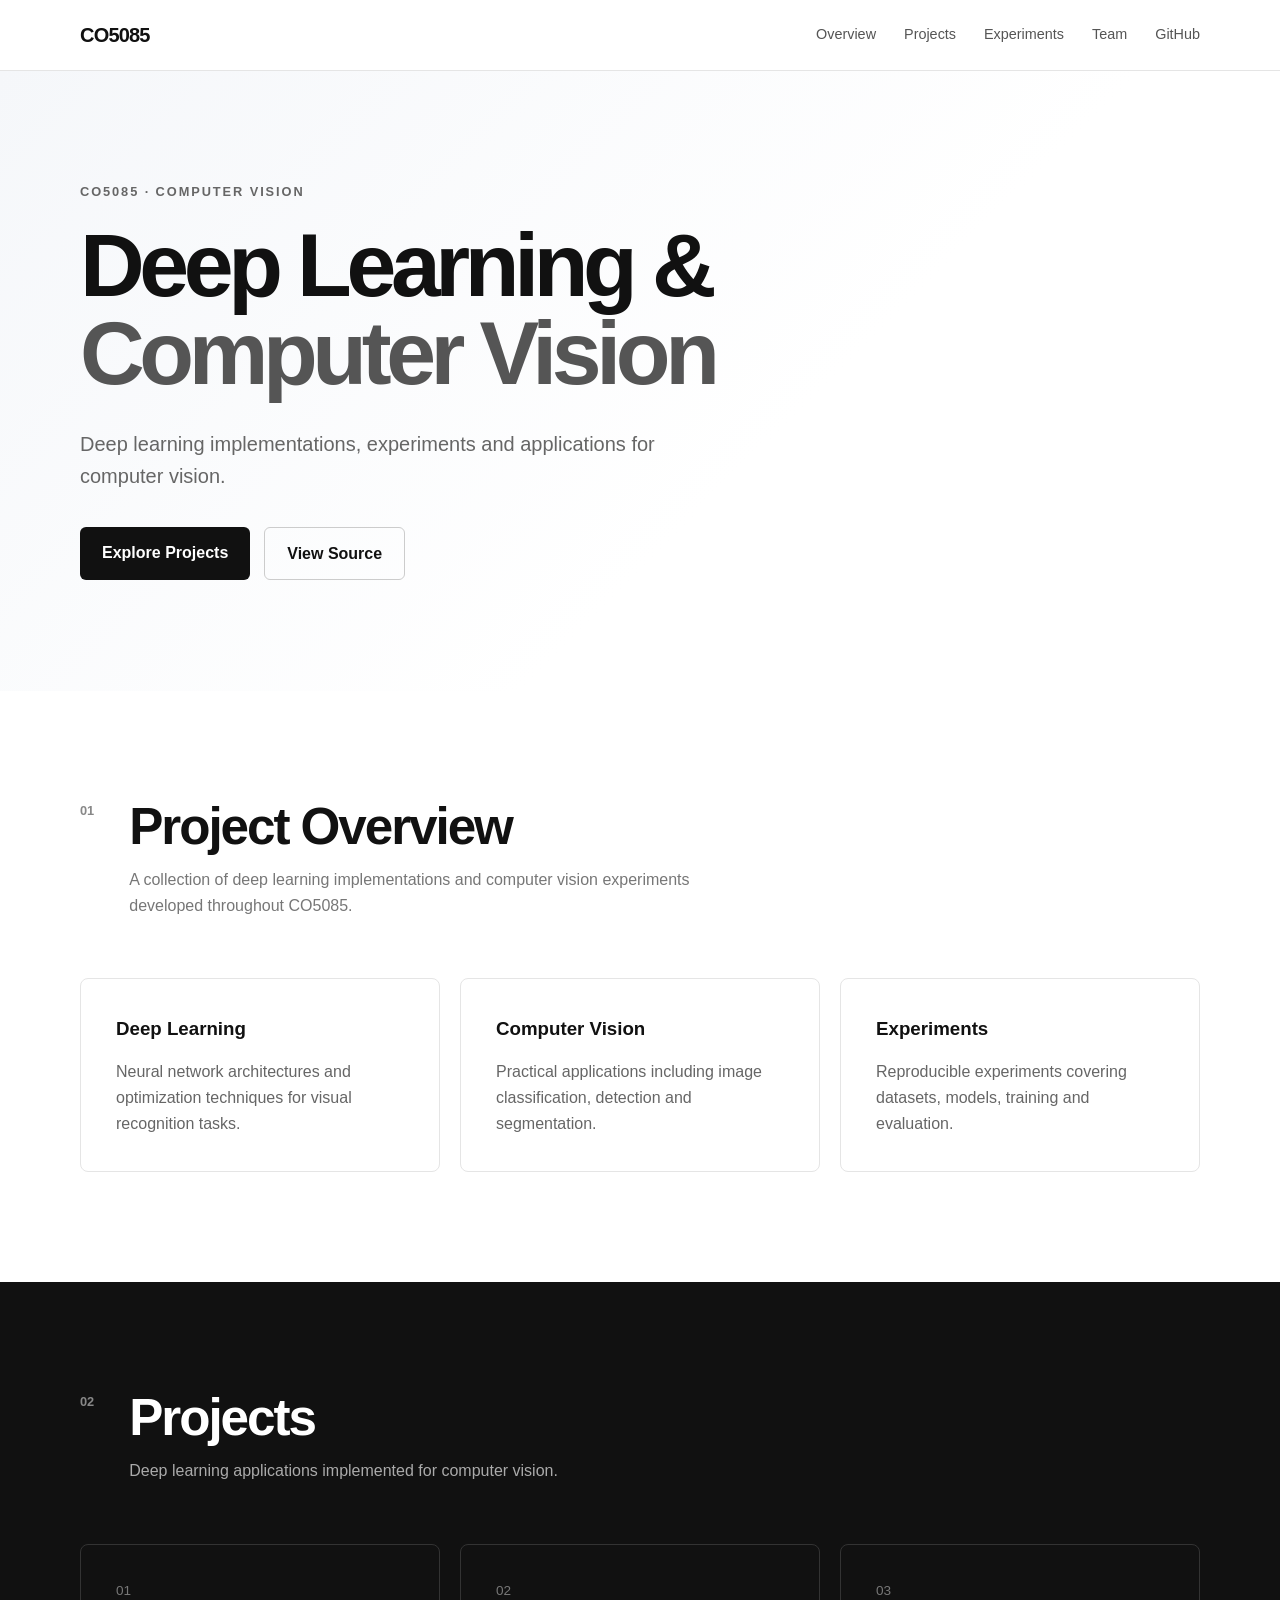
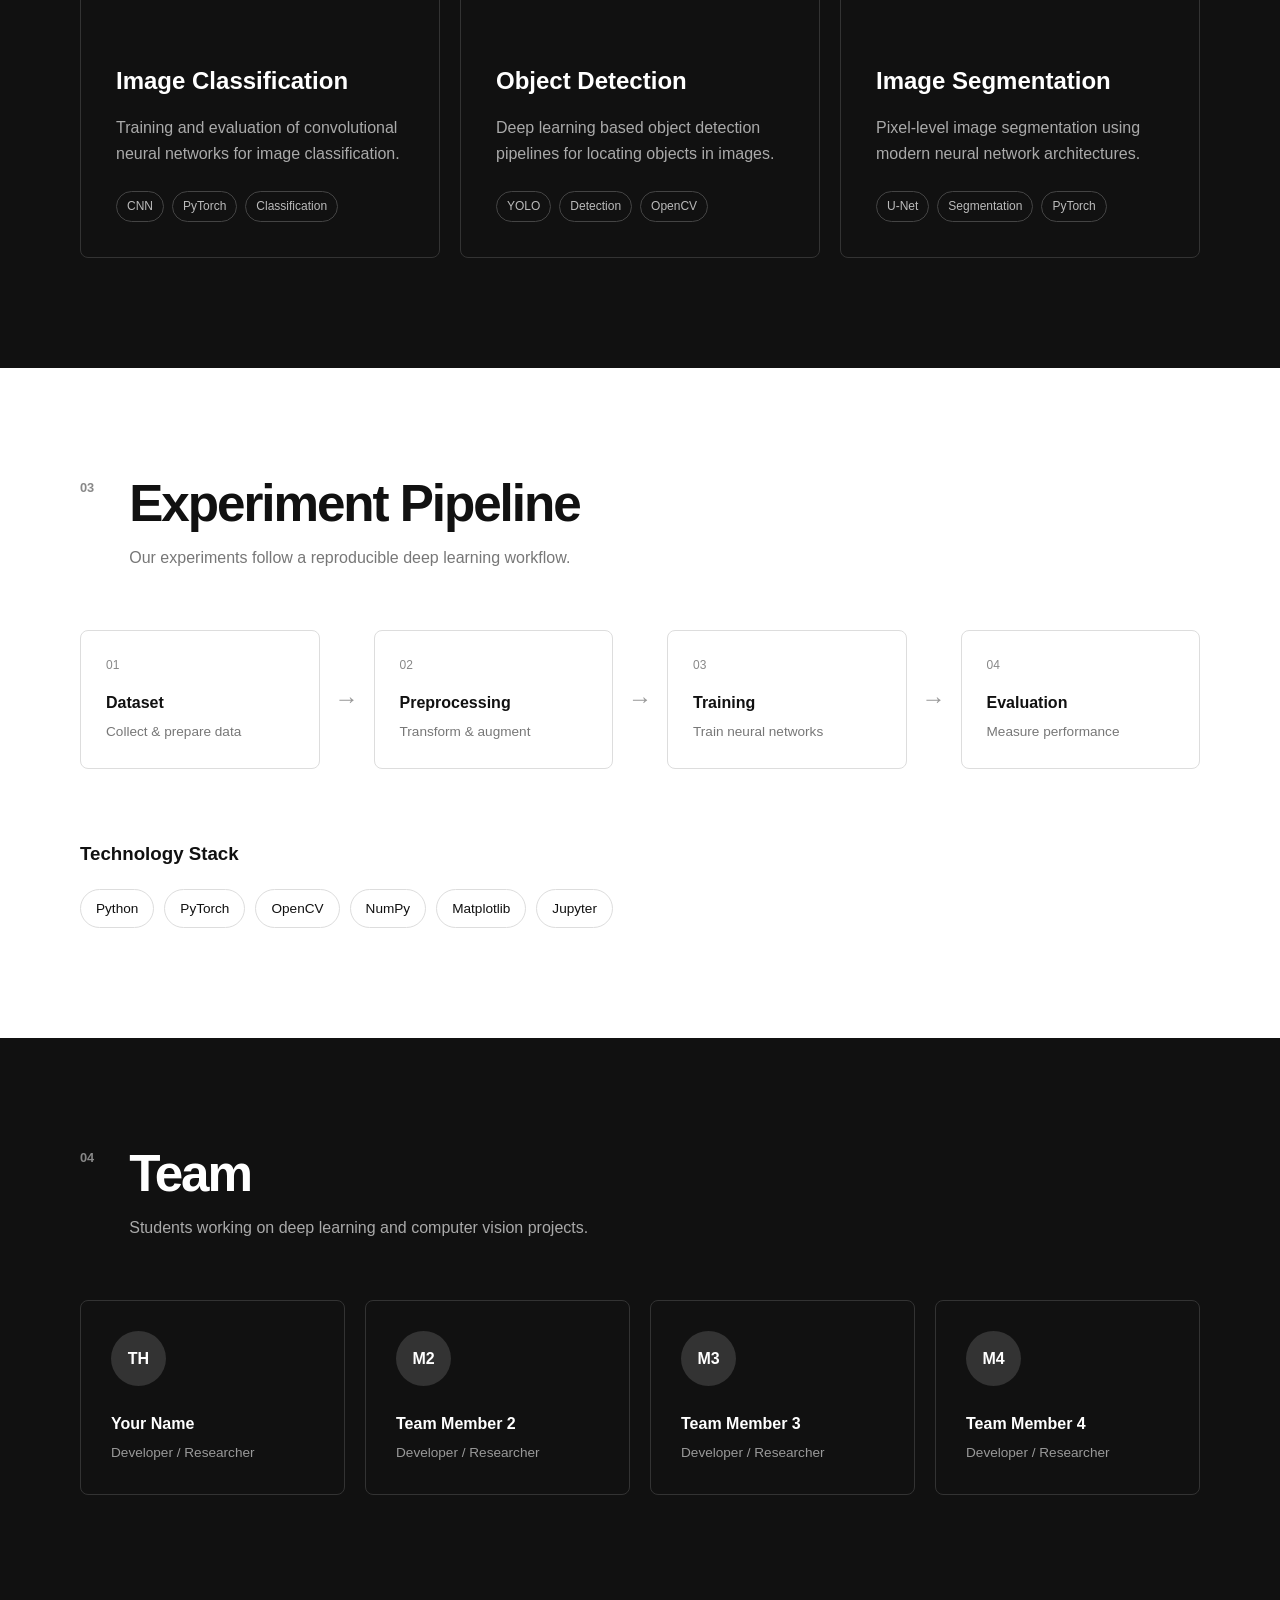
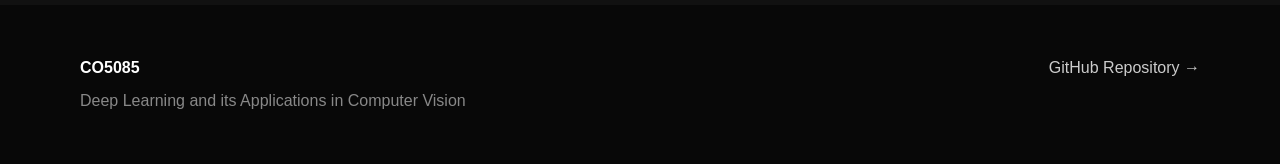
==== index.html @ f558cd43 "Create CO5085 computer vision project website" ====
<!DOCTYPE html>
<html lang="en">

<head>
    <meta charset="UTF-8">
    <meta name="viewport" content="width=device-width, initial-scale=1.0">

    <meta
        name="description"
        content="CO5085 Deep Learning and Computer Vision projects, implementations and experiments."
    >

    <title>CO5085 — Deep Learning & Computer Vision</title>

    <link rel="stylesheet" href="css/style.css">
</head>

<body>

    <!-- Navigation -->
    <header class="navbar">
        <div class="container nav-container">

            <a href="#" class="logo">
                CO5085
            </a>

            <nav>
                <a href="#overview">Overview</a>
                <a href="#projects">Projects</a>
                <a href="#experiments">Experiments</a>
                <a href="#team">Team</a>
                <a href="https://github.com/hoctran19-cyber/deep-learning-computer-vision-co5085"
                   target="_blank">
                    GitHub
                </a>
            </nav>

        </div>
    </header>


    <!-- Hero -->
    <main>

        <section class="hero">

            <div class="container hero-content">

                <div class="hero-label">
                    CO5085 · COMPUTER VISION
                </div>

                <h1>
                    Deep Learning &
                    <span>Computer Vision</span>
                </h1>

                <p class="hero-description">
                    Deep learning implementations, experiments and
                    applications for computer vision.
                </p>

                <div class="hero-buttons">
                    <a href="#projects" class="button primary">
                        Explore Projects
                    </a>

                    <a
                        href="https://github.com/hoctran19-cyber/deep-learning-computer-vision-co5085"
                        target="_blank"
                        class="button secondary"
                    >
                        View Source
                    </a>
                </div>

            </div>

        </section>


        <!-- Overview -->
        <section id="overview" class="section">

            <div class="container">

                <div class="section-header">

                    <span class="section-number">
                        01
                    </span>

                    <div>
                        <h2>Project Overview</h2>

                        <p>
                            A collection of deep learning implementations
                            and computer vision experiments developed
                            throughout CO5085.
                        </p>
                    </div>

                </div>


                <div class="overview-grid">

                    <div class="info-card">
                        <h3>Deep Learning</h3>

                        <p>
                            Neural network architectures and optimization
                            techniques for visual recognition tasks.
                        </p>
                    </div>


                    <div class="info-card">
                        <h3>Computer Vision</h3>

                        <p>
                            Practical applications including image
                            classification, detection and segmentation.
                        </p>
                    </div>


                    <div class="info-card">
                        <h3>Experiments</h3>

                        <p>
                            Reproducible experiments covering datasets,
                            models, training and evaluation.
                        </p>
                    </div>

                </div>

            </div>

        </section>


        <!-- Projects -->
        <section id="projects" class="section section-dark">

            <div class="container">

                <div class="section-header">

                    <span class="section-number">
                        02
                    </span>

                    <div>
                        <h2>Projects</h2>

                        <p>
                            Deep learning applications implemented
                            for computer vision.
                        </p>
                    </div>

                </div>


                <div class="projects-grid">

                    <article class="project-card">

                        <div class="project-number">
                            01
                        </div>

                        <h3>Image Classification</h3>

                        <p>
                            Training and evaluation of convolutional
                            neural networks for image classification.
                        </p>

                        <div class="tags">
                            <span>CNN</span>
                            <span>PyTorch</span>
                            <span>Classification</span>
                        </div>

                    </article>


                    <article class="project-card">

                        <div class="project-number">
                            02
                        </div>

                        <h3>Object Detection</h3>

                        <p>
                            Deep learning based object detection
                            pipelines for locating objects in images.
                        </p>

                        <div class="tags">
                            <span>YOLO</span>
                            <span>Detection</span>
                            <span>OpenCV</span>
                        </div>

                    </article>


                    <article class="project-card">

                        <div class="project-number">
                            03
                        </div>

                        <h3>Image Segmentation</h3>

                        <p>
                            Pixel-level image segmentation using
                            modern neural network architectures.
                        </p>

                        <div class="tags">
                            <span>U-Net</span>
                            <span>Segmentation</span>
                            <span>PyTorch</span>
                        </div>

                    </article>

                </div>

            </div>

        </section>


        <!-- Experiments -->
        <section id="experiments" class="section">

            <div class="container">

                <div class="section-header">

                    <span class="section-number">
                        03
                    </span>

                    <div>
                        <h2>Experiment Pipeline</h2>

                        <p>
                            Our experiments follow a reproducible
                            deep learning workflow.
                        </p>
                    </div>

                </div>


                <div class="pipeline">

                    <div class="pipeline-step">
                        <span>01</span>
                        <strong>Dataset</strong>
                        <p>Collect & prepare data</p>
                    </div>

                    <div class="pipeline-arrow">→</div>

                    <div class="pipeline-step">
                        <span>02</span>
                        <strong>Preprocessing</strong>
                        <p>Transform & augment</p>
                    </div>

                    <div class="pipeline-arrow">→</div>

                    <div class="pipeline-step">
                        <span>03</span>
                        <strong>Training</strong>
                        <p>Train neural networks</p>
                    </div>

                    <div class="pipeline-arrow">→</div>

                    <div class="pipeline-step">
                        <span>04</span>
                        <strong>Evaluation</strong>
                        <p>Measure performance</p>
                    </div>

                </div>


                <div class="technology">

                    <h3>Technology Stack</h3>

                    <div class="tech-list">
                        <span>Python</span>
                        <span>PyTorch</span>
                        <span>OpenCV</span>
                        <span>NumPy</span>
                        <span>Matplotlib</span>
                        <span>Jupyter</span>
                    </div>

                </div>

            </div>

        </section>


        <!-- Team -->
        <section id="team" class="section section-dark">

            <div class="container">

                <div class="section-header">

                    <span class="section-number">
                        04
                    </span>

                    <div>
                        <h2>Team</h2>

                        <p>
                            Students working on deep learning
                            and computer vision projects.
                        </p>
                    </div>

                </div>


                <div class="team-grid">

                    <div class="member-card">
                        <div class="avatar">TH</div>
                        <h3>Your Name</h3>
                        <p>Developer / Researcher</p>
                    </div>


                    <div class="member-card">
                        <div class="avatar">M2</div>
                        <h3>Team Member 2</h3>
                        <p>Developer / Researcher</p>
                    </div>


                    <div class="member-card">
                        <div class="avatar">M3</div>
                        <h3>Team Member 3</h3>
                        <p>Developer / Researcher</p>
                    </div>


                    <div class="member-card">
                        <div class="avatar">M4</div>
                        <h3>Team Member 4</h3>
                        <p>Developer / Researcher</p>
                    </div>

                </div>

            </div>

        </section>

    </main>


    <!-- Footer -->
    <footer>

        <div class="container footer-content">

            <div>
                <strong>CO5085</strong>

                <p>
                    Deep Learning and its Applications
                    in Computer Vision
                </p>
            </div>

            <div>
                <a
                    href="https://github.com/hoctran19-cyber/deep-learning-computer-vision-co5085"
                    target="_blank"
                >
                    GitHub Repository →
                </a>
            </div>

        </div>

    </footer>

</body>

</html>
---- css/style.css ----
* {
    margin: 0;
    padding: 0;
    box-sizing: border-box;
}

html {
    scroll-behavior: smooth;
}

body {
    font-family:
        Inter,
        -apple-system,
        BlinkMacSystemFont,
        "Segoe UI",
        sans-serif;

    line-height: 1.6;
    background: #ffffff;
    color: #111111;
}

a {
    color: inherit;
    text-decoration: none;
}

.container {
    width: min(1120px, 90%);
    margin: 0 auto;
}


/* =========================
   Navigation
========================= */

.navbar {
    position: sticky;
    top: 0;
    z-index: 100;

    background: rgba(255, 255, 255, 0.95);
    border-bottom: 1px solid #e5e5e5;
}

.nav-container {
    height: 70px;

    display: flex;
    align-items: center;
    justify-content: space-between;
}

.logo {
    font-size: 1.25rem;
    font-weight: 800;
    letter-spacing: -0.04em;
}

nav {
    display: flex;
    gap: 28px;
}

nav a {
    font-size: 0.9rem;
    color: #555;
}

nav a:hover {
    color: #000;
}


/* =========================
   Hero
========================= */

.hero {
    min-height: 620px;

    display: flex;
    align-items: center;

    background:
        linear-gradient(
            135deg,
            #f5f7fa 0%,
            #ffffff 60%
        );
}

.hero-content {
    padding: 100px 0;
}

.hero-label {
    margin-bottom: 20px;

    font-size: 0.8rem;
    font-weight: 700;

    letter-spacing: 0.15em;
    color: #666;
}

h1 {
    max-width: 850px;

    font-size: clamp(3rem, 7vw, 6rem);
    line-height: 0.98;
    letter-spacing: -0.06em;
}

h1 span {
    display: block;
    color: #555;
}

.hero-description {
    max-width: 650px;

    margin-top: 30px;

    font-size: 1.25rem;
    color: #666;
}

.hero-buttons {
    display: flex;
    gap: 14px;

    margin-top: 35px;
}

.button {
    padding: 13px 22px;

    border-radius: 6px;

    font-weight: 600;
}

.button.primary {
    background: #111;
    color: white;
}

.button.secondary {
    border: 1px solid #ccc;
}


/* =========================
   Sections
========================= */

.section {
    padding: 110px 0;
}

.section-dark {
    background: #111;
    color: white;
}

.section-header {
    display: flex;
    gap: 35px;

    margin-bottom: 60px;
}

.section-number {
    font-size: 0.8rem;
    font-weight: 700;
    color: #888;
}

.section-header h2 {
    font-size: clamp(2rem, 4vw, 3.5rem);

    line-height: 1;
    letter-spacing: -0.04em;
}

.section-header p {
    max-width: 600px;

    margin-top: 15px;

    color: #777;
}

.section-dark .section-header p {
    color: #aaa;
}


/* =========================
   Overview
========================= */

.overview-grid {
    display: grid;

    grid-template-columns:
        repeat(3, 1fr);

    gap: 20px;
}

.info-card {
    padding: 35px;

    border: 1px solid #e5e5e5;
    border-radius: 8px;
}

.info-card h3 {
    margin-bottom: 15px;
}

.info-card p {
    color: #666;
}


/* =========================
   Projects
========================= */

.projects-grid {
    display: grid;

    grid-template-columns:
        repeat(3, 1fr);

    gap: 20px;
}

.project-card {
    padding: 35px;

    border: 1px solid #333;
    border-radius: 8px;

    transition:
        transform 0.2s,
        border-color 0.2s;
}

.project-card:hover {
    transform: translateY(-5px);
    border-color: #777;
}

.project-number {
    margin-bottom: 60px;

    color: #777;
    font-size: 0.85rem;
}

.project-card h3 {
    font-size: 1.5rem;

    margin-bottom: 15px;
}

.project-card p {
    color: #aaa;
}

.tags {
    display: flex;
    flex-wrap: wrap;

    gap: 8px;

    margin-top: 25px;
}

.tags span {
    padding: 5px 10px;

    border: 1px solid #444;
    border-radius: 20px;

    font-size: 0.75rem;
    color: #bbb;
}


/* =========================
   Pipeline
========================= */

.pipeline {
    display: flex;
    align-items: center;

    gap: 15px;
}

.pipeline-step {
    flex: 1;

    padding: 25px;

    border: 1px solid #ddd;
    border-radius: 8px;
}

.pipeline-step span {
    display: block;

    margin-bottom: 15px;

    font-size: 0.75rem;
    color: #888;
}

.pipeline-step strong {
    display: block;

    margin-bottom: 5px;
}

.pipeline-step p {
    font-size: 0.85rem;
    color: #777;
}

.pipeline-arrow {
    font-size: 1.5rem;
    color: #999;
}

.technology {
    margin-top: 70px;
}

.technology h3 {
    margin-bottom: 20px;
}

.tech-list {
    display: flex;
    flex-wrap: wrap;

    gap: 10px;
}

.tech-list span {
    padding: 8px 15px;

    border: 1px solid #ddd;
    border-radius: 20px;

    font-size: 0.85rem;
}


/* =========================
   Team
========================= */

.team-grid {
    display: grid;

    grid-template-columns:
        repeat(4, 1fr);

    gap: 20px;
}

.member-card {
    padding: 30px;

    border: 1px solid #333;
    border-radius: 8px;
}

.avatar {
    width: 55px;
    height: 55px;

    display: flex;
    align-items: center;
    justify-content: center;

    margin-bottom: 25px;

    border-radius: 50%;

    background: #333;

    font-weight: 700;
}

.member-card h3 {
    font-size: 1rem;
}

.member-card p {
    margin-top: 5px;

    font-size: 0.85rem;
    color: #999;
}


/* =========================
   Footer
========================= */

footer {
    padding: 50px 0;

    background: #080808;
    color: white;
}

.footer-content {
    display: flex;
    justify-content: space-between;
    gap: 30px;
}

.footer-content p {
    margin-top: 8px;

    color: #888;
}

.footer-content a {
    color: #ccc;
}


/* =========================
   Responsive
========================= */

@media (max-width: 800px) {

    nav {
        display: none;
    }

    .overview-grid,
    .projects-grid,
    .team-grid {
        grid-template-columns: 1fr;
    }

    .pipeline {
        flex-direction: column;
        align-items: stretch;
    }

    .pipeline-arrow {
        text-align: center;
        transform: rotate(90deg);
    }

    .section {
        padding: 80px 0;
    }

    .section-header {
        gap: 15px;
    }

    .footer-content {
        flex-direction: column;
    }
}
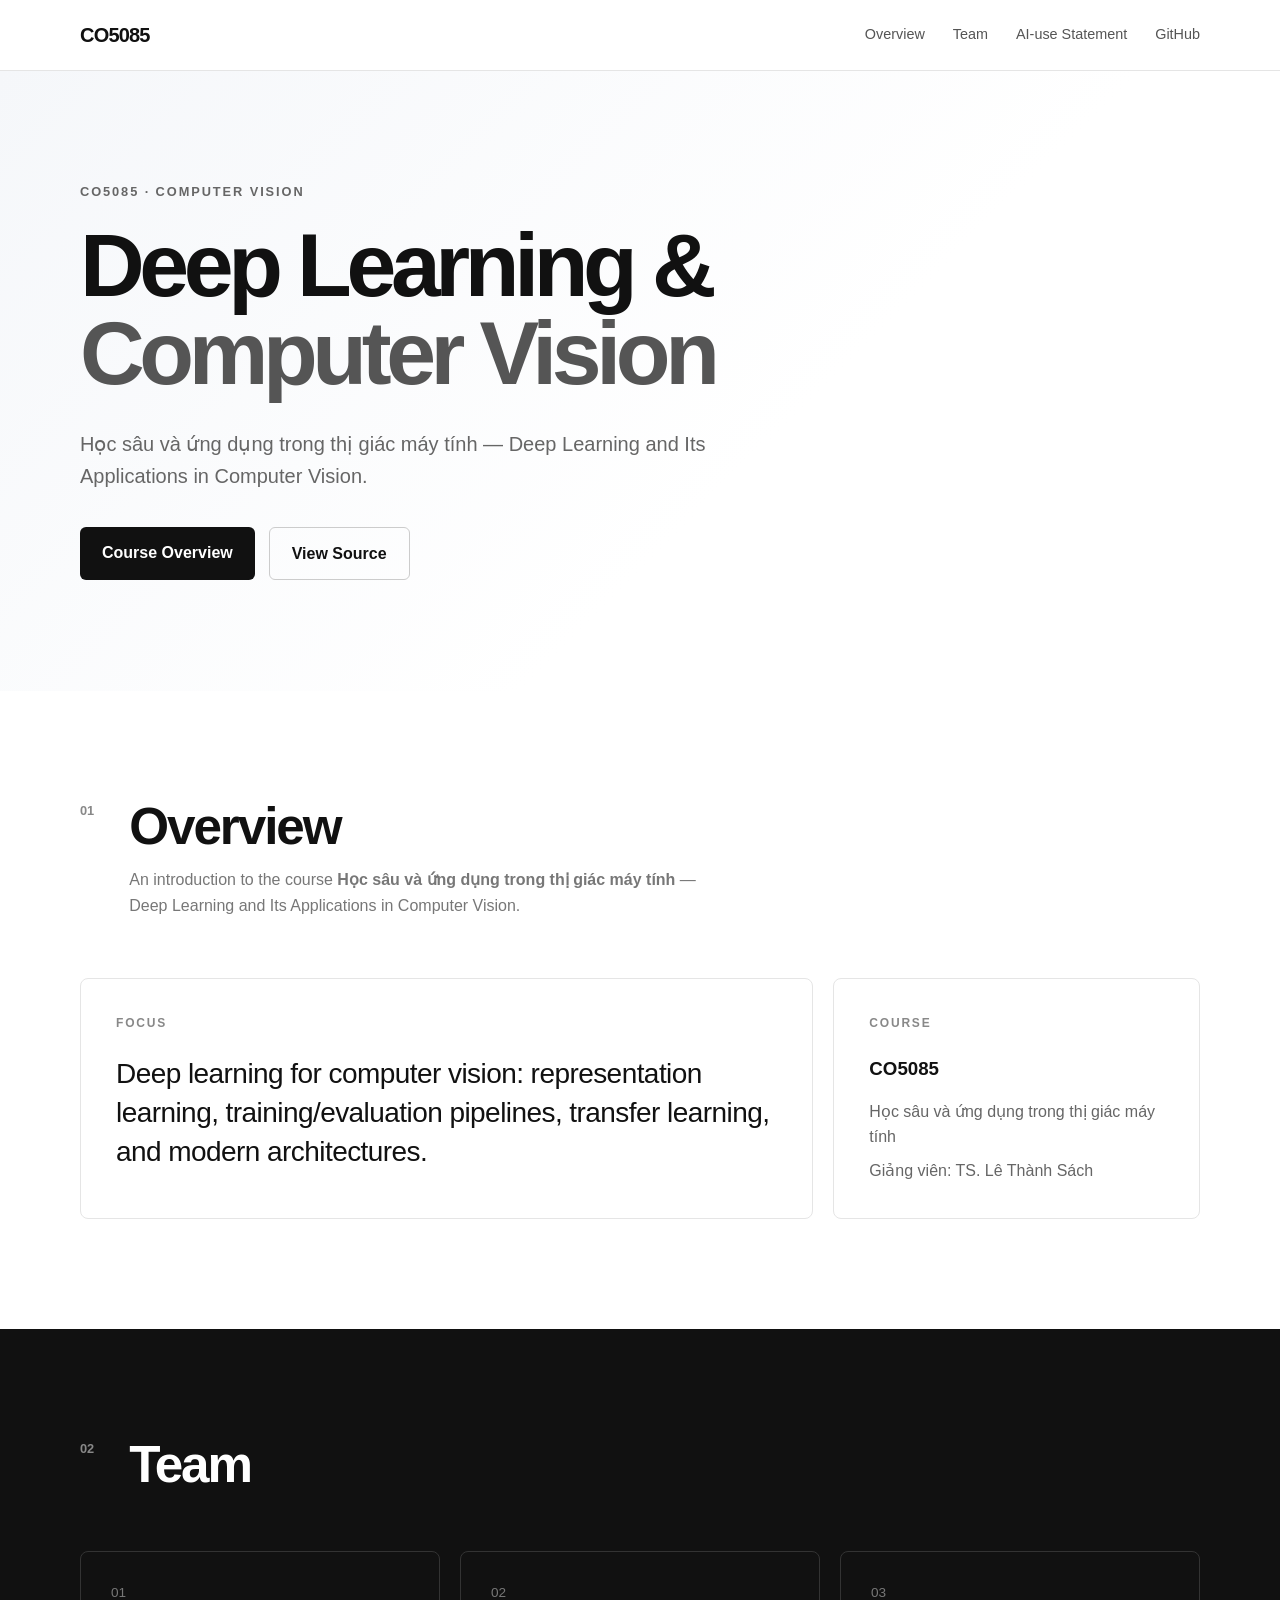
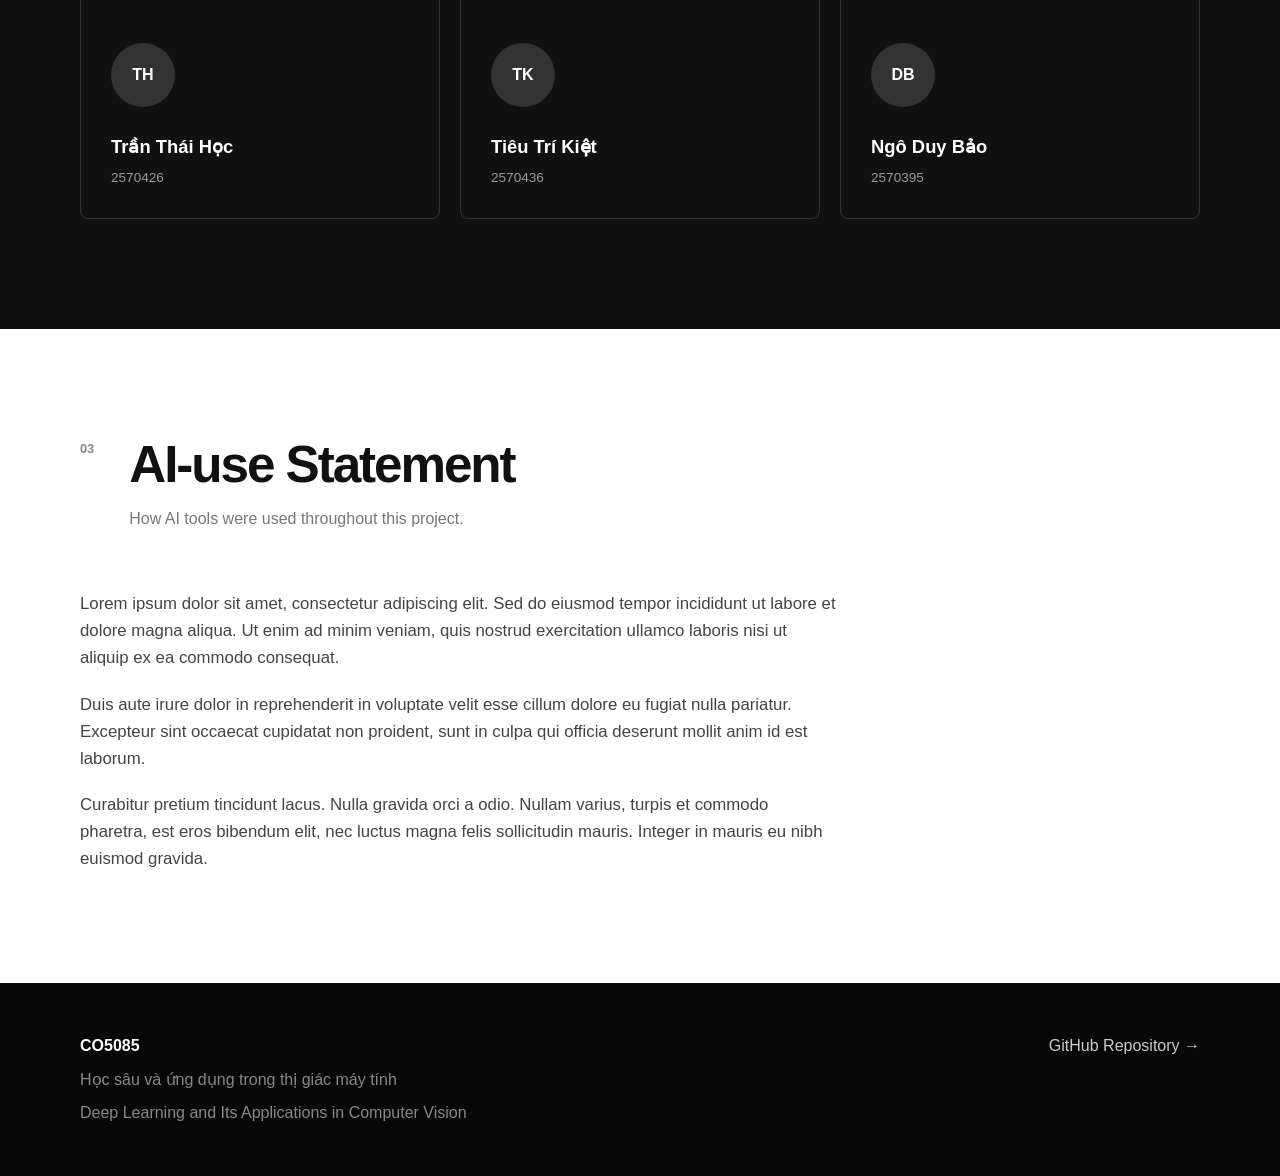
==== commit d2509854: "feat: update home page (index) layouts as 3 sections overview, team, AI-use statement" ====
--- a/index.html
+++ b/index.html
@@ -7,7 +7,7 @@
 
     <meta
         name="description"
-        content="CO5085 Deep Learning and Computer Vision projects, implementations and experiments."
+        content="CO5085 — Deep Learning and Its Applications in Computer Vision. Course overview, team and AI-use statement."
     >
 
     <title>CO5085 — Deep Learning & Computer Vision</title>
@@ -27,9 +27,8 @@
 
             <nav>
                 <a href="#overview">Overview</a>
-                <a href="#projects">Projects</a>
-                <a href="#experiments">Experiments</a>
                 <a href="#team">Team</a>
+                <a href="#ai-use">AI-use Statement</a>
                 <a href="https://github.com/hoctran19-cyber/deep-learning-computer-vision-co5085"
                    target="_blank">
                     GitHub
@@ -57,13 +56,13 @@
                 </h1>
 
                 <p class="hero-description">
-                    Deep learning implementations, experiments and
-                    applications for computer vision.
+                    Học sâu và ứng dụng trong thị giác máy tính —
+                    Deep Learning and Its Applications in Computer Vision.
                 </p>
 
                 <div class="hero-buttons">
-                    <a href="#projects" class="button primary">
-                        Explore Projects
+                    <a href="#overview" class="button primary">
+                        Course Overview
                     </a>
 
                     <a
@@ -80,7 +79,7 @@
         </section>
 
 
-        <!-- Overview -->
+        <!-- 01 · Overview -->
         <section id="overview" class="section">
 
             <div class="container">
@@ -92,12 +91,12 @@
                     </span>
 
                     <div>
-                        <h2>Project Overview</h2>
-
-                        <p>
-                            A collection of deep learning implementations
-                            and computer vision experiments developed
-                            throughout CO5085.
+                        <h2>Overview</h2>
+
+                        <p>
+                            An introduction to the course
+                            <strong>Học sâu và ứng dụng trong thị giác máy tính</strong>
+                            — Deep Learning and Its Applications in Computer Vision.
                         </p>
                     </div>
 
@@ -106,44 +105,41 @@
 
                 <div class="overview-grid">
 
+                    <div class="info-card info-card-wide">
+                        <span class="card-label">Focus</span>
+
+                        <p class="focus-text">
+                            Deep learning for computer vision:
+                            representation learning, training/evaluation
+                            pipelines, transfer learning, and modern
+                            architectures.
+                        </p>
+                    </div>
+
+
                     <div class="info-card">
-                        <h3>Deep Learning</h3>
-
-                        <p>
-                            Neural network architectures and optimization
-                            techniques for visual recognition tasks.
-                        </p>
-                    </div>
-
-
-                    <div class="info-card">
-                        <h3>Computer Vision</h3>
-
-                        <p>
-                            Practical applications including image
-                            classification, detection and segmentation.
-                        </p>
-                    </div>
-
-
-                    <div class="info-card">
-                        <h3>Experiments</h3>
-
-                        <p>
-                            Reproducible experiments covering datasets,
-                            models, training and evaluation.
-                        </p>
-                    </div>
-
-                </div>
-
-            </div>
-
-        </section>
-
-
-        <!-- Projects -->
-        <section id="projects" class="section section-dark">
+                        <span class="card-label">Course</span>
+
+                        <h3>CO5085</h3>
+
+                        <p>
+                            Học sâu và ứng dụng trong thị giác máy tính
+                        </p>
+
+                        <p>
+                            Giảng viên: TS. Lê Thành Sách
+                        </p>
+                    </div>
+
+                </div>
+
+            </div>
+
+        </section>
+
+
+        <!-- 02 · Team -->
+        <section id="team" class="section section-dark">
 
             <div class="container">
 
@@ -154,93 +150,60 @@
                     </span>
 
                     <div>
-                        <h2>Projects</h2>
-
-                        <p>
-                            Deep learning applications implemented
-                            for computer vision.
-                        </p>
-                    </div>
-
-                </div>
-
-
-                <div class="projects-grid">
-
-                    <article class="project-card">
-
-                        <div class="project-number">
-                            01
-                        </div>
-
-                        <h3>Image Classification</h3>
-
-                        <p>
-                            Training and evaluation of convolutional
-                            neural networks for image classification.
-                        </p>
-
-                        <div class="tags">
-                            <span>CNN</span>
-                            <span>PyTorch</span>
-                            <span>Classification</span>
-                        </div>
-
-                    </article>
-
-
-                    <article class="project-card">
-
-                        <div class="project-number">
-                            02
-                        </div>
-
-                        <h3>Object Detection</h3>
-
-                        <p>
-                            Deep learning based object detection
-                            pipelines for locating objects in images.
-                        </p>
-
-                        <div class="tags">
-                            <span>YOLO</span>
-                            <span>Detection</span>
-                            <span>OpenCV</span>
-                        </div>
-
-                    </article>
-
-
-                    <article class="project-card">
-
-                        <div class="project-number">
-                            03
-                        </div>
-
-                        <h3>Image Segmentation</h3>
-
-                        <p>
-                            Pixel-level image segmentation using
-                            modern neural network architectures.
-                        </p>
-
-                        <div class="tags">
-                            <span>U-Net</span>
-                            <span>Segmentation</span>
-                            <span>PyTorch</span>
-                        </div>
-
-                    </article>
-
-                </div>
-
-            </div>
-
-        </section>
-
-
-        <!-- Experiments -->
-        <section id="experiments" class="section">
+                        <h2>Team</h2>
+
+                    </div>
+
+                </div>
+
+
+                <div class="team-grid">
+
+                    <div class="member-card">
+                        <span class="member-number">01</span>
+
+                        <!-- <div class="avatar">
+                            <img
+                                src="assets/tranthaihoc_profile.jpg"
+                                alt="Trần Thái Học"
+                            >
+                        </div> -->
+
+                        <div class="avatar">TH</div>
+
+                        <h3>Trần Thái Học</h3>
+                        <p>2570426</p>
+                    </div>
+
+
+                    <div class="member-card">
+                        <span class="member-number">02</span>
+
+                        <div class="avatar">TK</div>
+
+                        <h3>Tiêu Trí Kiệt</h3>
+                        <p>2570436</p>
+                    </div>
+
+
+                    <div class="member-card">
+                        <span class="member-number">03</span>
+
+                        <div class="avatar">DB</div>
+
+                        <h3>Ngô Duy Bảo</h3>
+                        <p>2570395</p>
+                    </div>
+
+                </div>
+
+            </div>
+
+        </section>
+
+
+        <!-- 03 · AI-use Statement -->
+        <section id="ai-use" class="section">
 
             <div class="container">
 
@@ -251,123 +214,40 @@
                     </span>
 
                     <div>
-                        <h2>Experiment Pipeline</h2>
-
-                        <p>
-                            Our experiments follow a reproducible
-                            deep learning workflow.
-                        </p>
-                    </div>
-
-                </div>
-
-
-                <div class="pipeline">
-
-                    <div class="pipeline-step">
-                        <span>01</span>
-                        <strong>Dataset</strong>
-                        <p>Collect & prepare data</p>
-                    </div>
-
-                    <div class="pipeline-arrow">→</div>
-
-                    <div class="pipeline-step">
-                        <span>02</span>
-                        <strong>Preprocessing</strong>
-                        <p>Transform & augment</p>
-                    </div>
-
-                    <div class="pipeline-arrow">→</div>
-
-                    <div class="pipeline-step">
-                        <span>03</span>
-                        <strong>Training</strong>
-                        <p>Train neural networks</p>
-                    </div>
-
-                    <div class="pipeline-arrow">→</div>
-
-                    <div class="pipeline-step">
-                        <span>04</span>
-                        <strong>Evaluation</strong>
-                        <p>Measure performance</p>
-                    </div>
-
-                </div>
-
-
-                <div class="technology">
-
-                    <h3>Technology Stack</h3>
-
-                    <div class="tech-list">
-                        <span>Python</span>
-                        <span>PyTorch</span>
-                        <span>OpenCV</span>
-                        <span>NumPy</span>
-                        <span>Matplotlib</span>
-                        <span>Jupyter</span>
-                    </div>
-
-                </div>
-
-            </div>
-
-        </section>
-
-
-        <!-- Team -->
-        <section id="team" class="section section-dark">
-
-            <div class="container">
-
-                <div class="section-header">
-
-                    <span class="section-number">
-                        04
-                    </span>
-
-                    <div>
-                        <h2>Team</h2>
-
-                        <p>
-                            Students working on deep learning
-                            and computer vision projects.
-                        </p>
-                    </div>
-
-                </div>
-
-
-                <div class="team-grid">
-
-                    <div class="member-card">
-                        <div class="avatar">TH</div>
-                        <h3>Your Name</h3>
-                        <p>Developer / Researcher</p>
-                    </div>
-
-
-                    <div class="member-card">
-                        <div class="avatar">M2</div>
-                        <h3>Team Member 2</h3>
-                        <p>Developer / Researcher</p>
-                    </div>
-
-
-                    <div class="member-card">
-                        <div class="avatar">M3</div>
-                        <h3>Team Member 3</h3>
-                        <p>Developer / Researcher</p>
-                    </div>
-
-
-                    <div class="member-card">
-                        <div class="avatar">M4</div>
-                        <h3>Team Member 4</h3>
-                        <p>Developer / Researcher</p>
-                    </div>
+                        <h2>AI-use Statement</h2>
+
+                        <p>
+                            How AI tools were used throughout this project.
+                        </p>
+                    </div>
+
+                </div>
+
+
+                <div class="statement">
+
+                    <p>
+                        Lorem ipsum dolor sit amet, consectetur adipiscing elit.
+                        Sed do eiusmod tempor incididunt ut labore et dolore
+                        magna aliqua. Ut enim ad minim veniam, quis nostrud
+                        exercitation ullamco laboris nisi ut aliquip ex ea
+                        commodo consequat.
+                    </p>
+
+                    <p>
+                        Duis aute irure dolor in reprehenderit in voluptate
+                        velit esse cillum dolore eu fugiat nulla pariatur.
+                        Excepteur sint occaecat cupidatat non proident, sunt
+                        in culpa qui officia deserunt mollit anim id est
+                        laborum.
+                    </p>
+
+                    <p>
+                        Curabitur pretium tincidunt lacus. Nulla gravida orci
+                        a odio. Nullam varius, turpis et commodo pharetra, est
+                        eros bibendum elit, nec luctus magna felis sollicitudin
+                        mauris. Integer in mauris eu nibh euismod gravida.
+                    </p>
 
                 </div>
 
@@ -387,7 +267,11 @@
                 <strong>CO5085</strong>
 
                 <p>
-                    Deep Learning and its Applications
+                    Học sâu và ứng dụng trong thị giác máy tính
+                </p>
+
+                <p>
+                    Deep Learning and Its Applications
                     in Computer Vision
                 </p>
             </div>
@@ -407,4 +291,4 @@
 
 </body>
 
-</html>+</html>
--- a/css/style.css
+++ b/css/style.css
@@ -207,7 +207,7 @@
     display: grid;
 
     grid-template-columns:
-        repeat(3, 1fr);
+        2fr 1fr;
 
     gap: 20px;
 }
@@ -227,12 +227,36 @@
     color: #666;
 }
 
-
-/* =========================
-   Projects
-========================= */
-
-.projects-grid {
+.info-card p + p {
+    margin-top: 8px;
+}
+
+.card-label {
+    display: block;
+
+    margin-bottom: 20px;
+
+    font-size: 0.75rem;
+    font-weight: 700;
+
+    letter-spacing: 0.15em;
+    text-transform: uppercase;
+    color: #888;
+}
+
+.focus-text {
+    font-size: clamp(1.25rem, 2.2vw, 1.75rem);
+    line-height: 1.4;
+    letter-spacing: -0.02em;
+    color: #111 !important;
+}
+
+
+/* =========================
+   Team
+========================= */
+
+.team-grid {
     display: grid;
 
     grid-template-columns:
@@ -241,152 +265,25 @@
     gap: 20px;
 }
 
-.project-card {
-    padding: 35px;
+.member-card {
+    padding: 30px;
 
     border: 1px solid #333;
     border-radius: 8px;
-
-    transition:
-        transform 0.2s,
-        border-color 0.2s;
-}
-
-.project-card:hover {
-    transform: translateY(-5px);
-    border-color: #777;
-}
-
-.project-number {
-    margin-bottom: 60px;
-
-    color: #777;
-    font-size: 0.85rem;
-}
-
-.project-card h3 {
-    font-size: 1.5rem;
-
-    margin-bottom: 15px;
-}
-
-.project-card p {
-    color: #aaa;
-}
-
-.tags {
-    display: flex;
-    flex-wrap: wrap;
-
-    gap: 8px;
-
-    margin-top: 25px;
-}
-
-.tags span {
-    padding: 5px 10px;
-
-    border: 1px solid #444;
-    border-radius: 20px;
-
-    font-size: 0.75rem;
-    color: #bbb;
-}
-
-
-/* =========================
-   Pipeline
-========================= */
-
-.pipeline {
-    display: flex;
-    align-items: center;
-
-    gap: 15px;
-}
-
-.pipeline-step {
-    flex: 1;
-
-    padding: 25px;
-
-    border: 1px solid #ddd;
-    border-radius: 8px;
-}
-
-.pipeline-step span {
+}
+
+.member-number {
     display: block;
 
-    margin-bottom: 15px;
-
-    font-size: 0.75rem;
-    color: #888;
-}
-
-.pipeline-step strong {
-    display: block;
-
-    margin-bottom: 5px;
-}
-
-.pipeline-step p {
+    margin-bottom: 40px;
+
     font-size: 0.85rem;
     color: #777;
 }
 
-.pipeline-arrow {
-    font-size: 1.5rem;
-    color: #999;
-}
-
-.technology {
-    margin-top: 70px;
-}
-
-.technology h3 {
-    margin-bottom: 20px;
-}
-
-.tech-list {
-    display: flex;
-    flex-wrap: wrap;
-
-    gap: 10px;
-}
-
-.tech-list span {
-    padding: 8px 15px;
-
-    border: 1px solid #ddd;
-    border-radius: 20px;
-
-    font-size: 0.85rem;
-}
-
-
-/* =========================
-   Team
-========================= */
-
-.team-grid {
-    display: grid;
-
-    grid-template-columns:
-        repeat(4, 1fr);
-
-    gap: 20px;
-}
-
-.member-card {
-    padding: 30px;
-
-    border: 1px solid #333;
-    border-radius: 8px;
-}
-
 .avatar {
-    width: 55px;
-    height: 55px;
+    width: 64px;
+    height: 64px;
 
     display: flex;
     align-items: center;
@@ -395,14 +292,22 @@
     margin-bottom: 25px;
 
     border-radius: 50%;
+    overflow: hidden;
 
     background: #333;
 
     font-weight: 700;
 }
 
+.avatar img {
+    width: 100%;
+    height: 100%;
+
+    object-fit: cover;
+}
+
 .member-card h3 {
-    font-size: 1rem;
+    font-size: 1.15rem;
 }
 
 .member-card p {
@@ -414,6 +319,24 @@
 
 
 /* =========================
+   AI-use Statement
+========================= */
+
+.statement {
+    max-width: 760px;
+}
+
+.statement p {
+    font-size: 1.05rem;
+    color: #444;
+}
+
+.statement p + p {
+    margin-top: 20px;
+}
+
+
+/* =========================
    Footer
 ========================= */
 
@@ -452,21 +375,10 @@
     }
 
     .overview-grid,
-    .projects-grid,
     .team-grid {
         grid-template-columns: 1fr;
     }
 
-    .pipeline {
-        flex-direction: column;
-        align-items: stretch;
-    }
-
-    .pipeline-arrow {
-        text-align: center;
-        transform: rotate(90deg);
-    }
-
     .section {
         padding: 80px 0;
     }
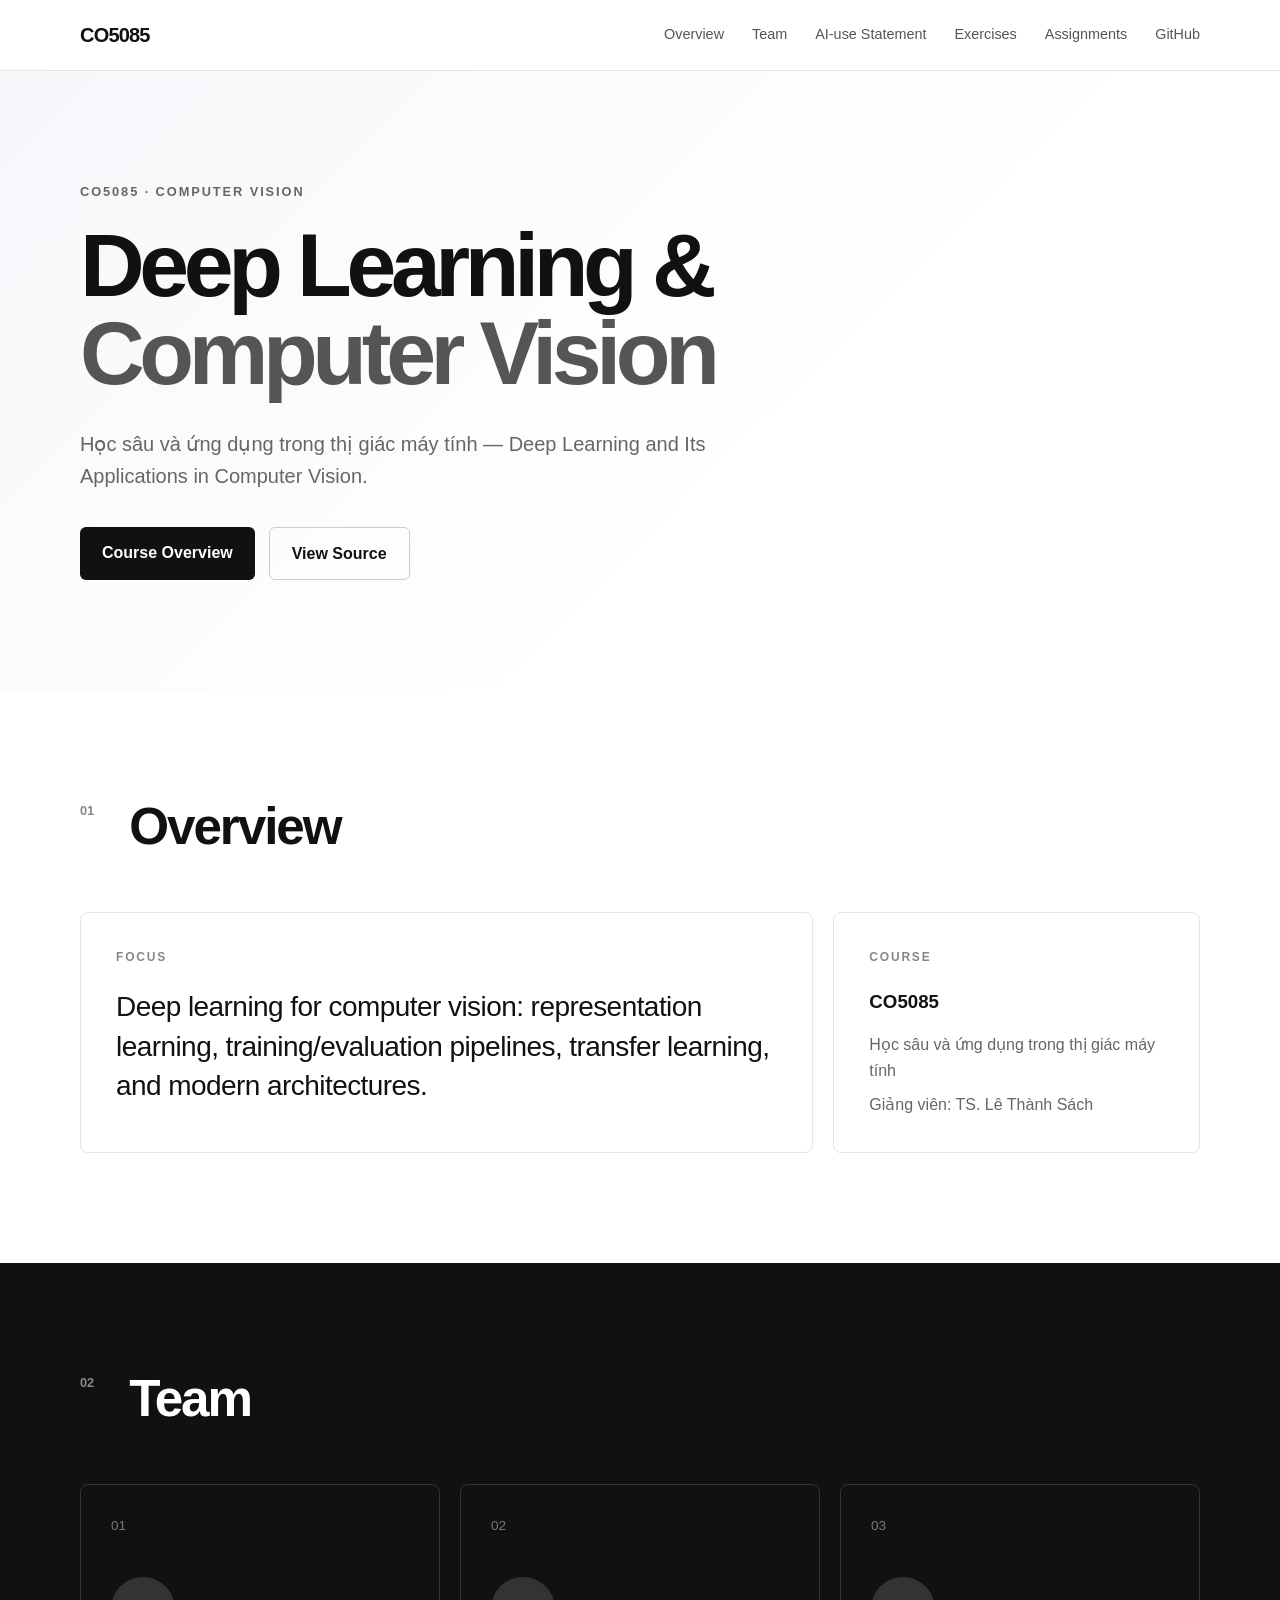
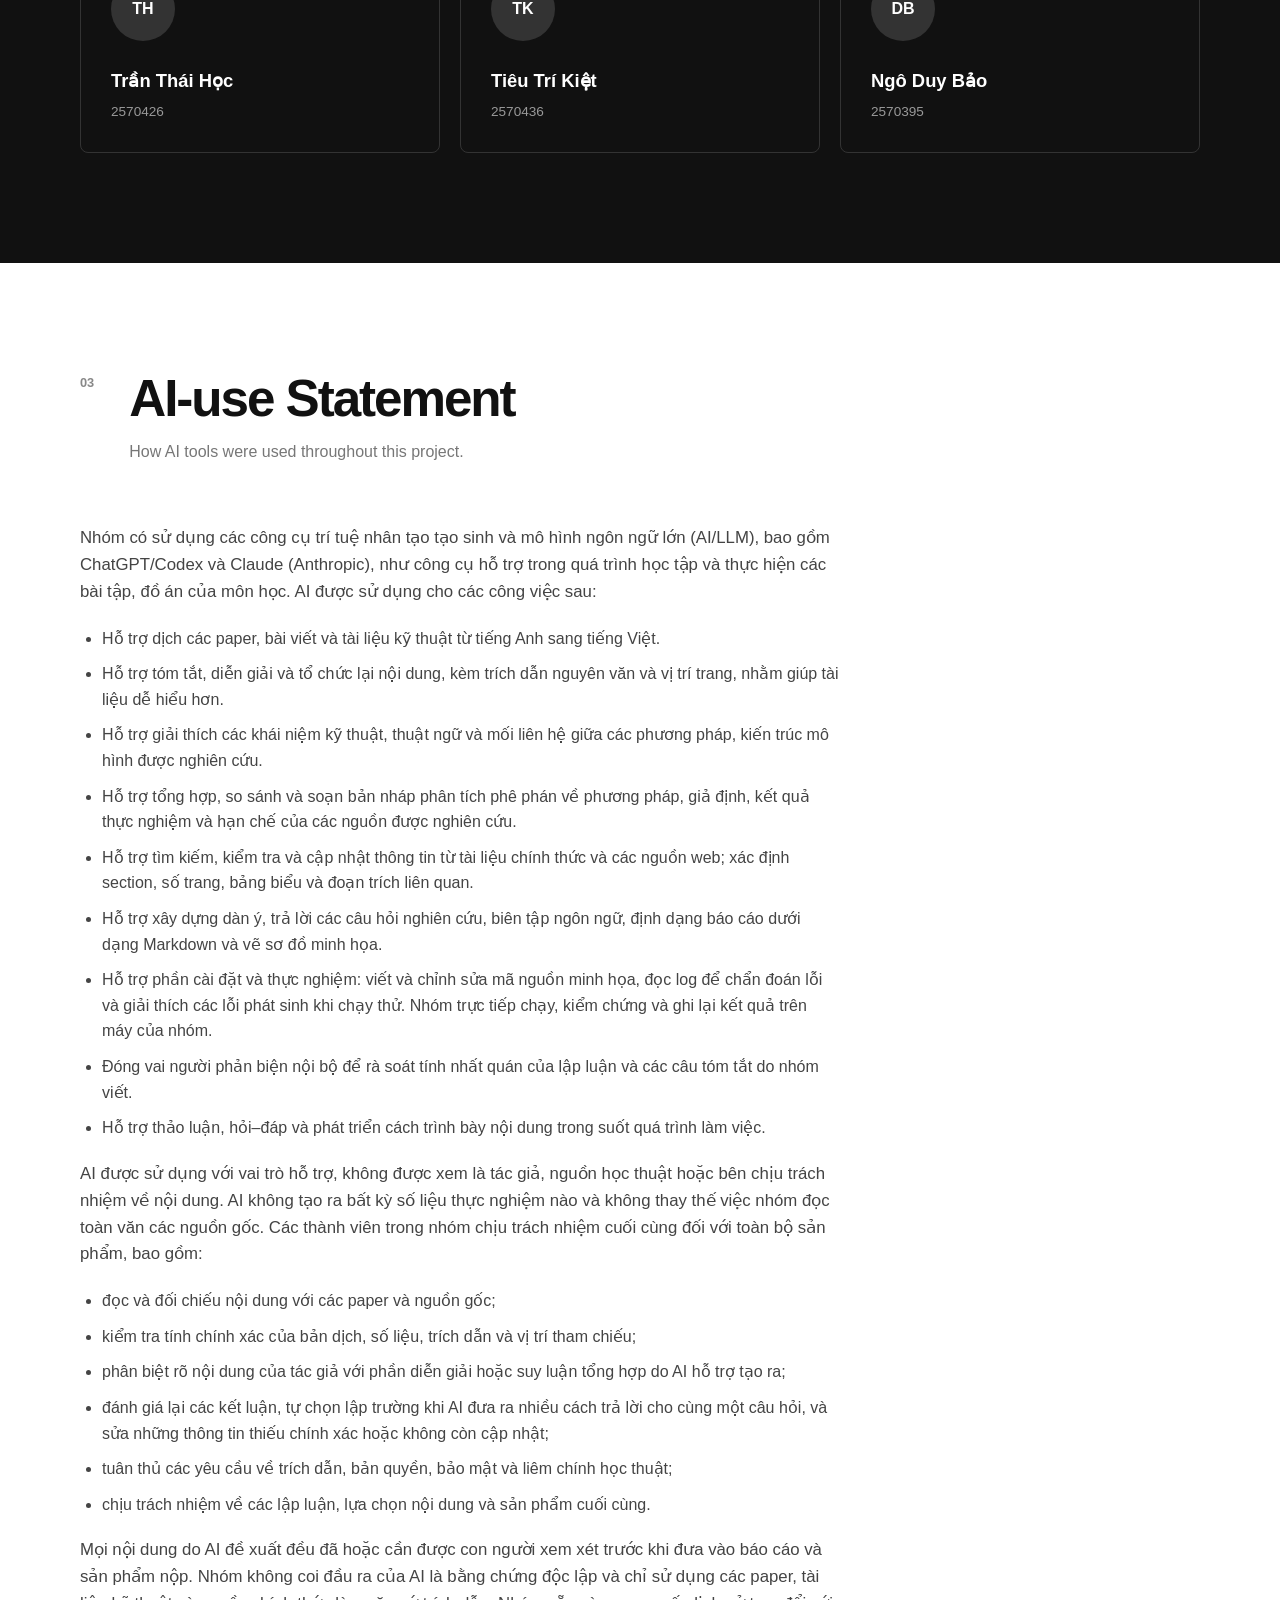
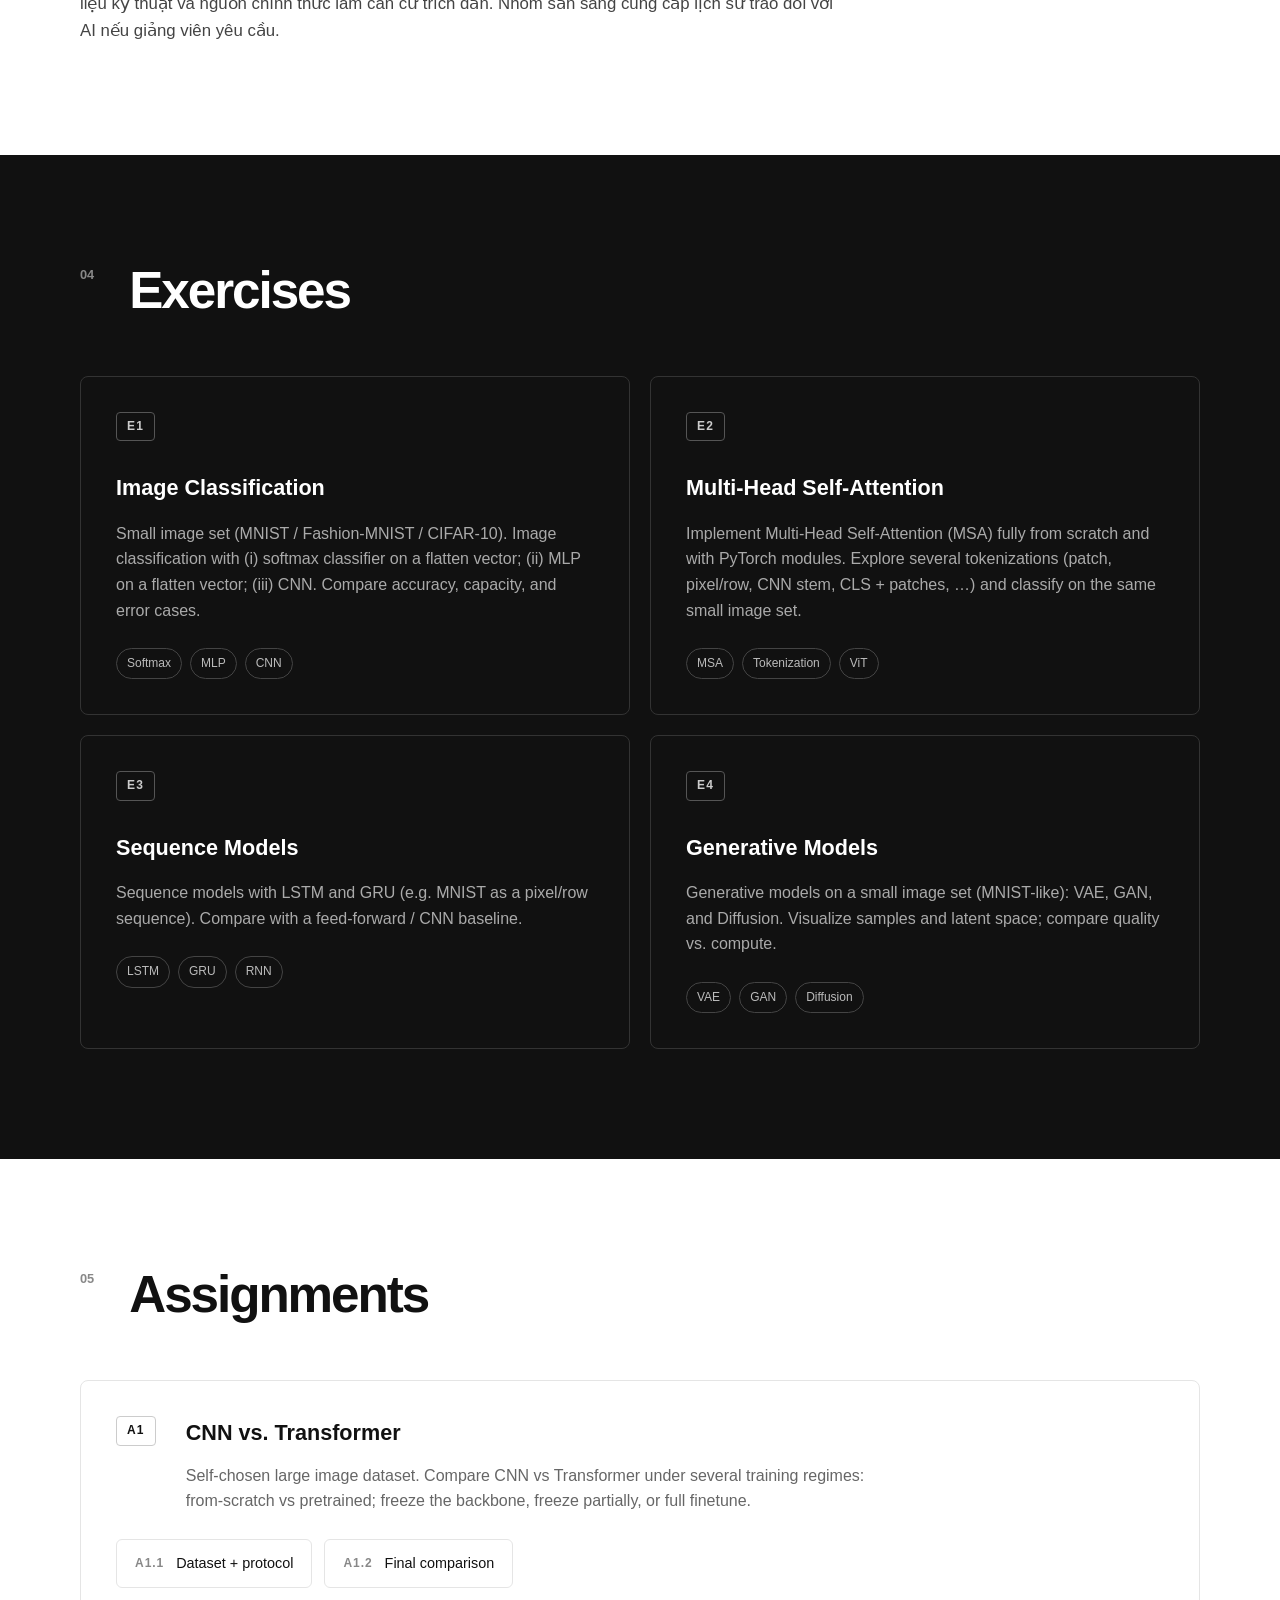
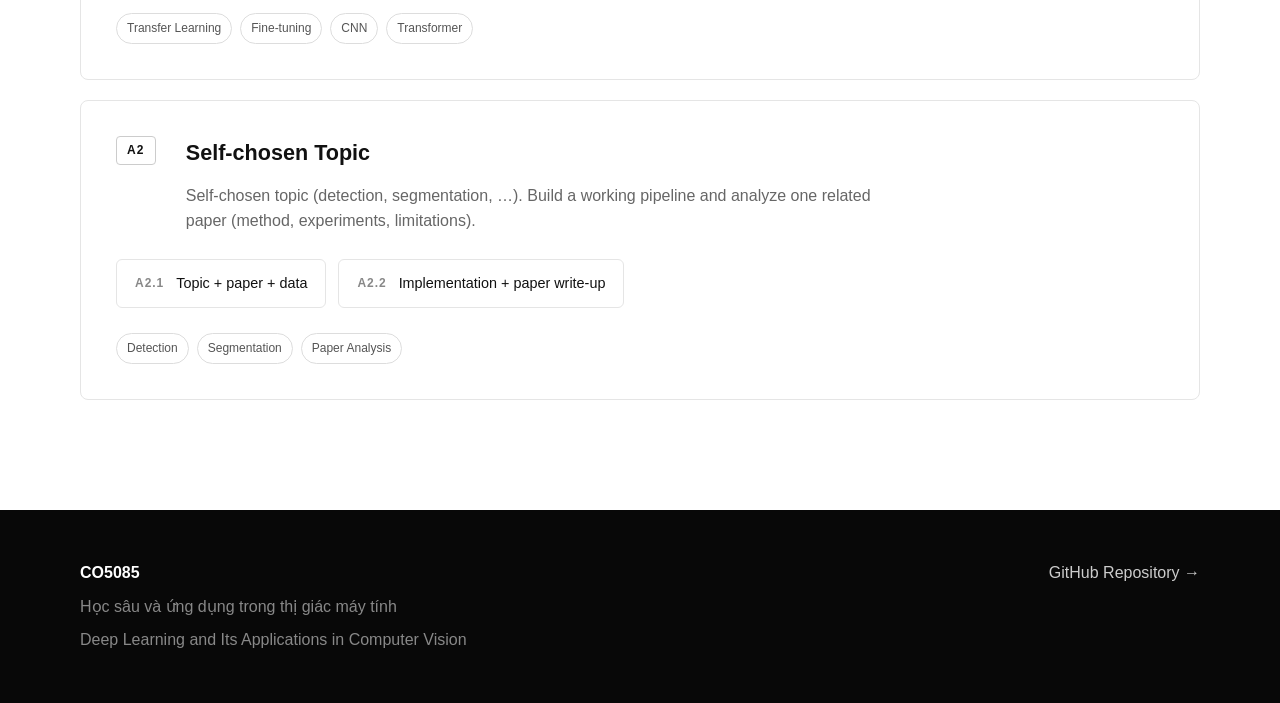
==== commit 3b037c11: "feat: update AI_USAGE and per-assignment disclosure" ====
--- a/index.html
+++ b/index.html
@@ -29,6 +29,8 @@
                 <a href="#overview">Overview</a>
                 <a href="#team">Team</a>
                 <a href="#ai-use">AI-use Statement</a>
+                <a href="#exercises">Exercises</a>
+                <a href="#assignments">Assignments</a>
                 <a href="https://github.com/hoctran19-cyber/deep-learning-computer-vision-co5085"
                    target="_blank">
                     GitHub
@@ -93,11 +95,11 @@
                     <div>
                         <h2>Overview</h2>
 
-                        <p>
+                        <!-- <p>
                             An introduction to the course
                             <strong>Học sâu và ứng dụng trong thị giác máy tính</strong>
                             — Deep Learning and Its Applications in Computer Vision.
-                        </p>
+                        </p> -->
                     </div>
 
                 </div>
@@ -227,27 +229,350 @@
                 <div class="statement">
 
                     <p>
-                        Lorem ipsum dolor sit amet, consectetur adipiscing elit.
-                        Sed do eiusmod tempor incididunt ut labore et dolore
-                        magna aliqua. Ut enim ad minim veniam, quis nostrud
-                        exercitation ullamco laboris nisi ut aliquip ex ea
-                        commodo consequat.
+                        Nhóm có sử dụng các công cụ trí tuệ nhân tạo tạo sinh
+                        và mô hình ngôn ngữ lớn (AI/LLM), bao gồm ChatGPT/Codex
+                        và Claude (Anthropic), như công cụ hỗ trợ trong quá
+                        trình học tập và thực hiện các bài tập, đồ án của môn
+                        học. AI được sử dụng cho các công việc sau:
                     </p>
 
+                    <ul>
+                        <li>
+                            Hỗ trợ dịch các paper, bài viết và tài liệu kỹ
+                            thuật từ tiếng Anh sang tiếng Việt.
+                        </li>
+                        <li>
+                            Hỗ trợ tóm tắt, diễn giải và tổ chức lại nội dung,
+                            kèm trích dẫn nguyên văn và vị trí trang, nhằm giúp
+                            tài liệu dễ hiểu hơn.
+                        </li>
+                        <li>
+                            Hỗ trợ giải thích các khái niệm kỹ thuật, thuật ngữ
+                            và mối liên hệ giữa các phương pháp, kiến trúc mô
+                            hình được nghiên cứu.
+                        </li>
+                        <li>
+                            Hỗ trợ tổng hợp, so sánh và soạn bản nháp phân tích
+                            phê phán về phương pháp, giả định, kết quả thực
+                            nghiệm và hạn chế của các nguồn được nghiên cứu.
+                        </li>
+                        <li>
+                            Hỗ trợ tìm kiếm, kiểm tra và cập nhật thông tin từ
+                            tài liệu chính thức và các nguồn web; xác định
+                            section, số trang, bảng biểu và đoạn trích liên
+                            quan.
+                        </li>
+                        <li>
+                            Hỗ trợ xây dựng dàn ý, trả lời các câu hỏi nghiên
+                            cứu, biên tập ngôn ngữ, định dạng báo cáo dưới dạng
+                            Markdown và vẽ sơ đồ minh họa.
+                        </li>
+                        <li>
+                            Hỗ trợ phần cài đặt và thực nghiệm: viết và chỉnh
+                            sửa mã nguồn minh họa, đọc log để chẩn đoán lỗi và
+                            giải thích các lỗi phát sinh khi chạy thử. Nhóm
+                            trực tiếp chạy, kiểm chứng và ghi lại kết quả trên
+                            máy của nhóm.
+                        </li>
+                        <li>
+                            Đóng vai người phản biện nội bộ để rà soát tính
+                            nhất quán của lập luận và các câu tóm tắt do nhóm
+                            viết.
+                        </li>
+                        <li>
+                            Hỗ trợ thảo luận, hỏi–đáp và phát triển cách trình
+                            bày nội dung trong suốt quá trình làm việc.
+                        </li>
+                    </ul>
+
                     <p>
-                        Duis aute irure dolor in reprehenderit in voluptate
-                        velit esse cillum dolore eu fugiat nulla pariatur.
-                        Excepteur sint occaecat cupidatat non proident, sunt
-                        in culpa qui officia deserunt mollit anim id est
-                        laborum.
+                        AI được sử dụng với vai trò hỗ trợ, không được xem là
+                        tác giả, nguồn học thuật hoặc bên chịu trách nhiệm về
+                        nội dung. AI không tạo ra bất kỳ số liệu thực nghiệm
+                        nào và không thay thế việc nhóm đọc toàn văn các nguồn
+                        gốc. Các thành viên trong nhóm chịu trách nhiệm cuối
+                        cùng đối với toàn bộ sản phẩm, bao gồm:
                     </p>
 
+                    <ul>
+                        <li>
+                            đọc và đối chiếu nội dung với các paper và nguồn
+                            gốc;
+                        </li>
+                        <li>
+                            kiểm tra tính chính xác của bản dịch, số liệu,
+                            trích dẫn và vị trí tham chiếu;
+                        </li>
+                        <li>
+                            phân biệt rõ nội dung của tác giả với phần diễn
+                            giải hoặc suy luận tổng hợp do AI hỗ trợ tạo ra;
+                        </li>
+                        <li>
+                            đánh giá lại các kết luận, tự chọn lập trường khi
+                            AI đưa ra nhiều cách trả lời cho cùng một câu hỏi,
+                            và sửa những thông tin thiếu chính xác hoặc không
+                            còn cập nhật;
+                        </li>
+                        <li>
+                            tuân thủ các yêu cầu về trích dẫn, bản quyền, bảo
+                            mật và liêm chính học thuật;
+                        </li>
+                        <li>
+                            chịu trách nhiệm về các lập luận, lựa chọn nội dung
+                            và sản phẩm cuối cùng.
+                        </li>
+                    </ul>
+
                     <p>
-                        Curabitur pretium tincidunt lacus. Nulla gravida orci
-                        a odio. Nullam varius, turpis et commodo pharetra, est
-                        eros bibendum elit, nec luctus magna felis sollicitudin
-                        mauris. Integer in mauris eu nibh euismod gravida.
+                        Mọi nội dung do AI đề xuất đều đã hoặc cần được con
+                        người xem xét trước khi đưa vào báo cáo và sản phẩm
+                        nộp. Nhóm không coi đầu ra của AI là bằng chứng độc lập
+                        và chỉ sử dụng các paper, tài liệu kỹ thuật và nguồn
+                        chính thức làm căn cứ trích dẫn. Nhóm sẵn sàng cung cấp
+                        lịch sử trao đổi với AI nếu giảng viên yêu cầu.
                     </p>
+
+                    <!-- <p class="statement-note">
+                        Full text:
+                        <a href="AI_USAGE.md" target="_blank">AI_USAGE.md</a>
+                    </p> -->
+
+                </div>
+
+            </div>
+
+        </section>
+
+
+        <!-- 04 · Exercises -->
+        <section id="exercises" class="section section-dark">
+
+            <div class="container">
+
+                <div class="section-header">
+
+                    <span class="section-number">
+                        04
+                    </span>
+
+                    <div>
+                        <h2>Exercises</h2>
+
+                        <!-- <p>
+                            Hands-on exercises on small image sets, covering
+                            classification, attention, sequence models and
+                            generative models.
+                        </p> -->
+                    </div>
+
+                </div>
+
+
+                <div class="work-grid">
+
+                    <a href="E1/" class="work-card">
+
+                        <span class="work-code">E1</span>
+
+                        <h3>Image Classification</h3>
+
+                        <p>
+                            Small image set (MNIST / Fashion-MNIST / CIFAR-10).
+                            Image classification with (i) softmax classifier
+                            on a flatten vector; (ii) MLP on a flatten vector;
+                            (iii) CNN. Compare accuracy, capacity, and error
+                            cases.
+                        </p>
+
+                        <div class="tags">
+                            <span>Softmax</span>
+                            <span>MLP</span>
+                            <span>CNN</span>
+                        </div>
+
+                    </a>
+
+
+                    <a href="E2/" class="work-card">
+
+                        <span class="work-code">E2</span>
+
+                        <h3>Multi-Head Self-Attention</h3>
+
+                        <p>
+                            Implement Multi-Head Self-Attention (MSA) fully
+                            from scratch and with PyTorch modules. Explore
+                            several tokenizations (patch, pixel/row, CNN stem,
+                            CLS + patches, …) and classify on the same small
+                            image set.
+                        </p>
+
+                        <div class="tags">
+                            <span>MSA</span>
+                            <span>Tokenization</span>
+                            <span>ViT</span>
+                        </div>
+
+                    </a>
+
+
+                    <a href="E3/" class="work-card">
+
+                        <span class="work-code">E3</span>
+
+                        <h3>Sequence Models</h3>
+
+                        <p>
+                            Sequence models with LSTM and GRU (e.g. MNIST as a
+                            pixel/row sequence). Compare with a feed-forward /
+                            CNN baseline.
+                        </p>
+
+                        <div class="tags">
+                            <span>LSTM</span>
+                            <span>GRU</span>
+                            <span>RNN</span>
+                        </div>
+
+                    </a>
+
+
+                    <a href="E4/" class="work-card">
+
+                        <span class="work-code">E4</span>
+
+                        <h3>Generative Models</h3>
+
+                        <p>
+                            Generative models on a small image set
+                            (MNIST-like): VAE, GAN, and Diffusion. Visualize
+                            samples and latent space; compare quality vs.
+                            compute.
+                        </p>
+
+                        <div class="tags">
+                            <span>VAE</span>
+                            <span>GAN</span>
+                            <span>Diffusion</span>
+                        </div>
+
+                    </a>
+
+                </div>
+
+            </div>
+
+        </section>
+
+
+        <!-- 05 · Assignments -->
+        <section id="assignments" class="section">
+
+            <div class="container">
+
+                <div class="section-header">
+
+                    <span class="section-number">
+                        05
+                    </span>
+
+                    <div>
+                        <h2>Assignments</h2>
+
+                        <!-- <p>
+                            Larger, self-chosen projects with a defined
+                            protocol, a working pipeline and a written
+                            analysis.
+                        </p> -->
+                    </div>
+
+                </div>
+
+
+                <div class="assignment-list">
+
+                    <article class="assignment-card">
+
+                        <div class="assignment-head">
+                            <div class="work-code">A1</div>
+
+                            <div>
+                                <h3>CNN vs. Transformer</h3>
+
+                                <p>
+                                    Self-chosen large image dataset. Compare
+                                    CNN vs Transformer under several training
+                                    regimes: from-scratch vs pretrained; freeze
+                                    the backbone, freeze partially, or full
+                                    finetune.
+                                </p>
+                            </div>
+                        </div>
+
+                        <ol class="milestones">
+                            <li>
+                                <a href="A1-1/">
+                                    <span>A1.1</span>
+                                    Dataset + protocol
+                                </a>
+                            </li>
+                            <li>
+                                <a href="A1-2/">
+                                    <span>A1.2</span>
+                                    Final comparison
+                                </a>
+                            </li>
+                        </ol>
+
+                        <div class="tags">
+                            <span>Transfer Learning</span>
+                            <span>Fine-tuning</span>
+                            <span>CNN</span>
+                            <span>Transformer</span>
+                        </div>
+
+                    </article>
+
+
+                    <article class="assignment-card">
+
+                        <div class="assignment-head">
+                            <div class="work-code">A2</div>
+
+                            <div>
+                                <h3>Self-chosen Topic</h3>
+
+                                <p>
+                                    Self-chosen topic (detection, segmentation,
+                                    …). Build a working pipeline and analyze
+                                    one related paper (method, experiments,
+                                    limitations).
+                                </p>
+                            </div>
+                        </div>
+
+                        <ol class="milestones">
+                            <li>
+                                <a href="A2-1/">
+                                    <span>A2.1</span>
+                                    Topic + paper + data
+                                </a>
+                            </li>
+                            <li>
+                                <a href="A2-2/">
+                                    <span>A2.2</span>
+                                    Implementation + paper write-up
+                                </a>
+                            </li>
+                        </ol>
+
+                        <div class="tags">
+                            <span>Detection</span>
+                            <span>Segmentation</span>
+                            <span>Paper Analysis</span>
+                        </div>
+
+                    </article>
 
                 </div>
 
--- a/css/style.css
+++ b/css/style.css
@@ -331,8 +331,256 @@
     color: #444;
 }
 
-.statement p + p {
+.statement p + p,
+.statement p + ul,
+.statement ul + p {
     margin-top: 20px;
+}
+
+.statement ul {
+    padding-left: 22px;
+}
+
+.statement li {
+    margin-bottom: 10px;
+
+    color: #444;
+}
+
+.statement-note {
+    font-size: 0.9rem;
+    color: #888;
+}
+
+.statement-note a {
+    color: #111;
+    text-decoration: underline;
+}
+
+
+/* =========================
+   Exercises & Assignments
+========================= */
+
+.work-grid {
+    display: grid;
+
+    grid-template-columns:
+        repeat(2, 1fr);
+
+    gap: 20px;
+}
+
+.work-card {
+    display: block;
+
+    padding: 35px;
+
+    border: 1px solid #333;
+    border-radius: 8px;
+
+    transition:
+        transform 0.2s,
+        border-color 0.2s;
+}
+
+.work-card:hover {
+    transform: translateY(-5px);
+    border-color: #777;
+}
+
+.work-code {
+    display: inline-block;
+
+    margin-bottom: 30px;
+    padding: 4px 10px;
+
+    border: 1px solid #555;
+    border-radius: 4px;
+
+    font-size: 0.75rem;
+    font-weight: 700;
+    letter-spacing: 0.1em;
+    color: #ccc;
+
+    transition:
+        background 0.2s,
+        color 0.2s,
+        border-color 0.2s;
+}
+
+.work-card:hover .work-code {
+    background: #fff;
+    border-color: #fff;
+    color: #111;
+}
+
+.work-card h3 {
+    font-size: 1.35rem;
+
+    margin-bottom: 15px;
+}
+
+.work-card p {
+    color: #aaa;
+}
+
+.tags {
+    display: flex;
+    flex-wrap: wrap;
+
+    gap: 8px;
+
+    margin-top: 25px;
+}
+
+.tags span {
+    padding: 5px 10px;
+
+    border: 1px solid #444;
+    border-radius: 20px;
+
+    font-size: 0.75rem;
+    color: #bbb;
+}
+
+
+.assignment-list {
+    display: grid;
+
+    gap: 20px;
+}
+
+.assignment-card {
+    padding: 35px;
+
+    border: 1px solid #e5e5e5;
+    border-radius: 8px;
+}
+
+.assignment-head {
+    display: flex;
+    align-items: flex-start;
+    gap: 30px;
+}
+
+.assignment-card .work-code {
+    flex-shrink: 0;
+
+    margin-bottom: 0;
+
+    border-color: #ccc;
+    color: #111;
+}
+
+.assignment-card h3 {
+    font-size: 1.35rem;
+
+    margin-bottom: 12px;
+}
+
+.assignment-card > .assignment-head p {
+    max-width: 720px;
+
+    color: #666;
+}
+
+.milestones {
+    display: flex;
+    flex-wrap: wrap;
+    gap: 12px;
+
+    margin-top: 25px;
+
+    list-style: none;
+}
+
+.milestones a {
+    display: flex;
+    align-items: center;
+    gap: 12px;
+
+    padding: 12px 18px;
+
+    border: 1px solid #e5e5e5;
+    border-radius: 6px;
+
+    font-size: 0.9rem;
+
+    transition:
+        border-color 0.2s,
+        background 0.2s;
+}
+
+.milestones a:hover {
+    background: #111;
+    border-color: #111;
+    color: #fff;
+}
+
+.milestones a span {
+    font-size: 0.75rem;
+    font-weight: 700;
+    letter-spacing: 0.08em;
+    color: #888;
+}
+
+.milestones a:hover span {
+    color: #aaa;
+}
+
+.assignment-card .tags span {
+    border-color: #ddd;
+    color: #555;
+}
+
+
+/* =========================
+   Sub-pages
+========================= */
+
+.subpage {
+    min-height: calc(100vh - 70px);
+}
+
+.back-link {
+    display: inline-block;
+
+    margin-bottom: 50px;
+
+    font-size: 0.9rem;
+    color: #666;
+}
+
+.back-link:hover {
+    color: #000;
+}
+
+.subpage .hero-label {
+    display: block;
+
+    margin-bottom: 12px;
+}
+
+.placeholder {
+    padding: 50px 35px;
+
+    border: 1px dashed #ccc;
+    border-radius: 8px;
+
+    text-align: center;
+}
+
+.placeholder strong {
+    display: block;
+
+    margin-bottom: 8px;
+
+    font-size: 1.1rem;
+}
+
+.placeholder p {
+    color: #777;
 }
 
 
@@ -375,8 +623,14 @@
     }
 
     .overview-grid,
-    .team-grid {
+    .team-grid,
+    .work-grid {
         grid-template-columns: 1fr;
+    }
+
+    .assignment-head {
+        flex-direction: column;
+        gap: 15px;
     }
 
     .section {
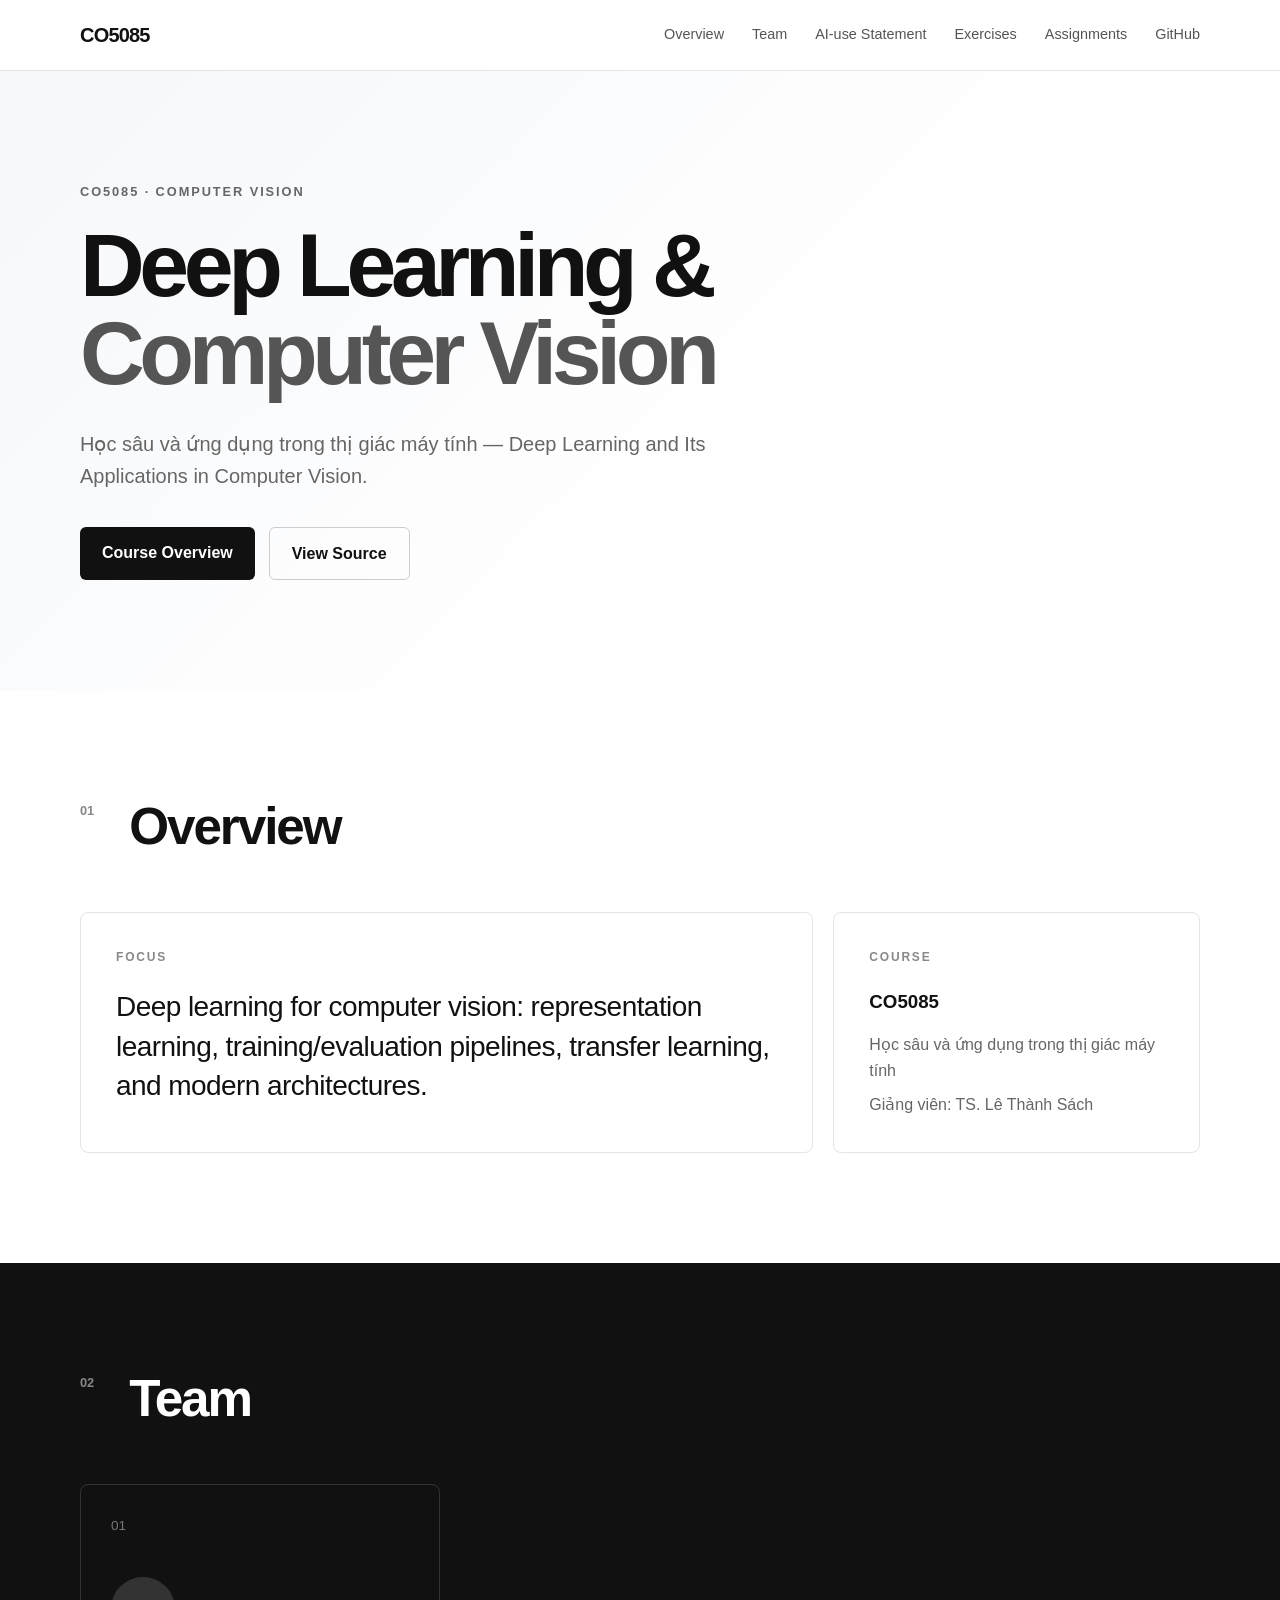
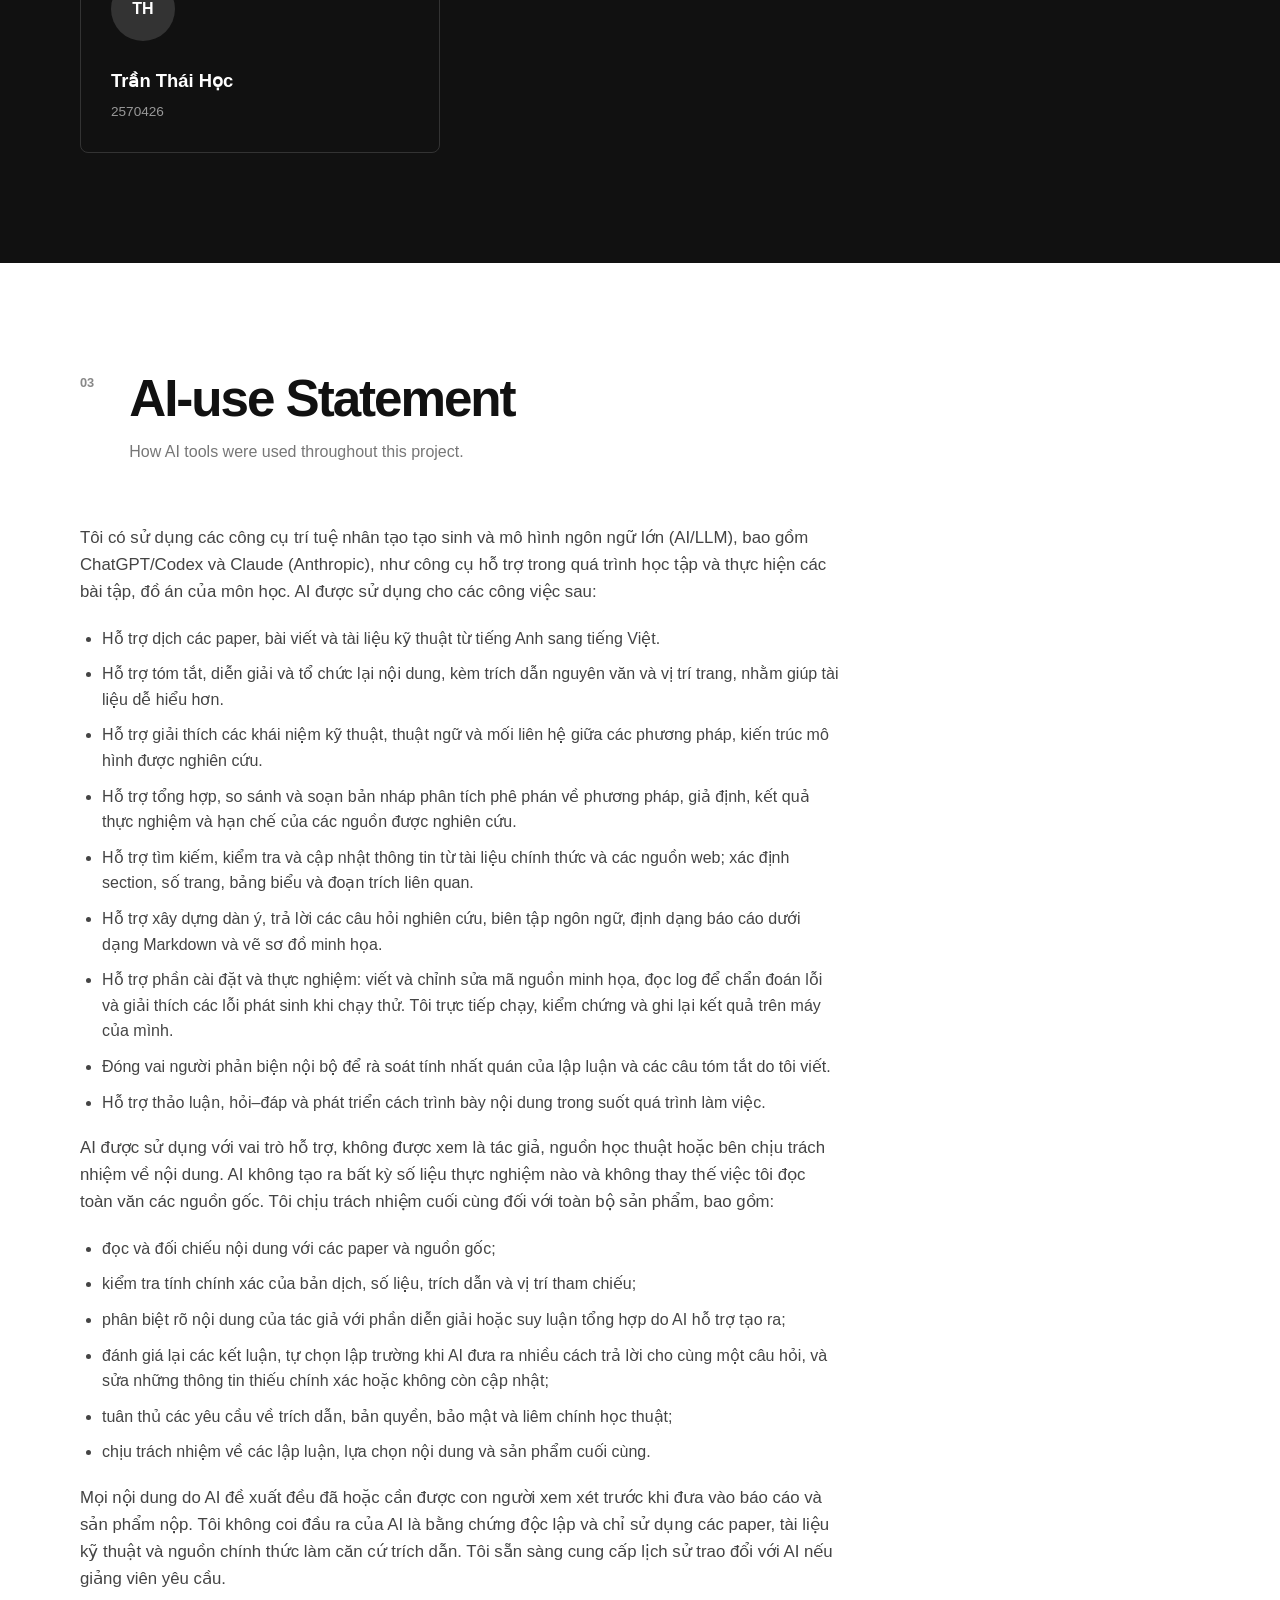
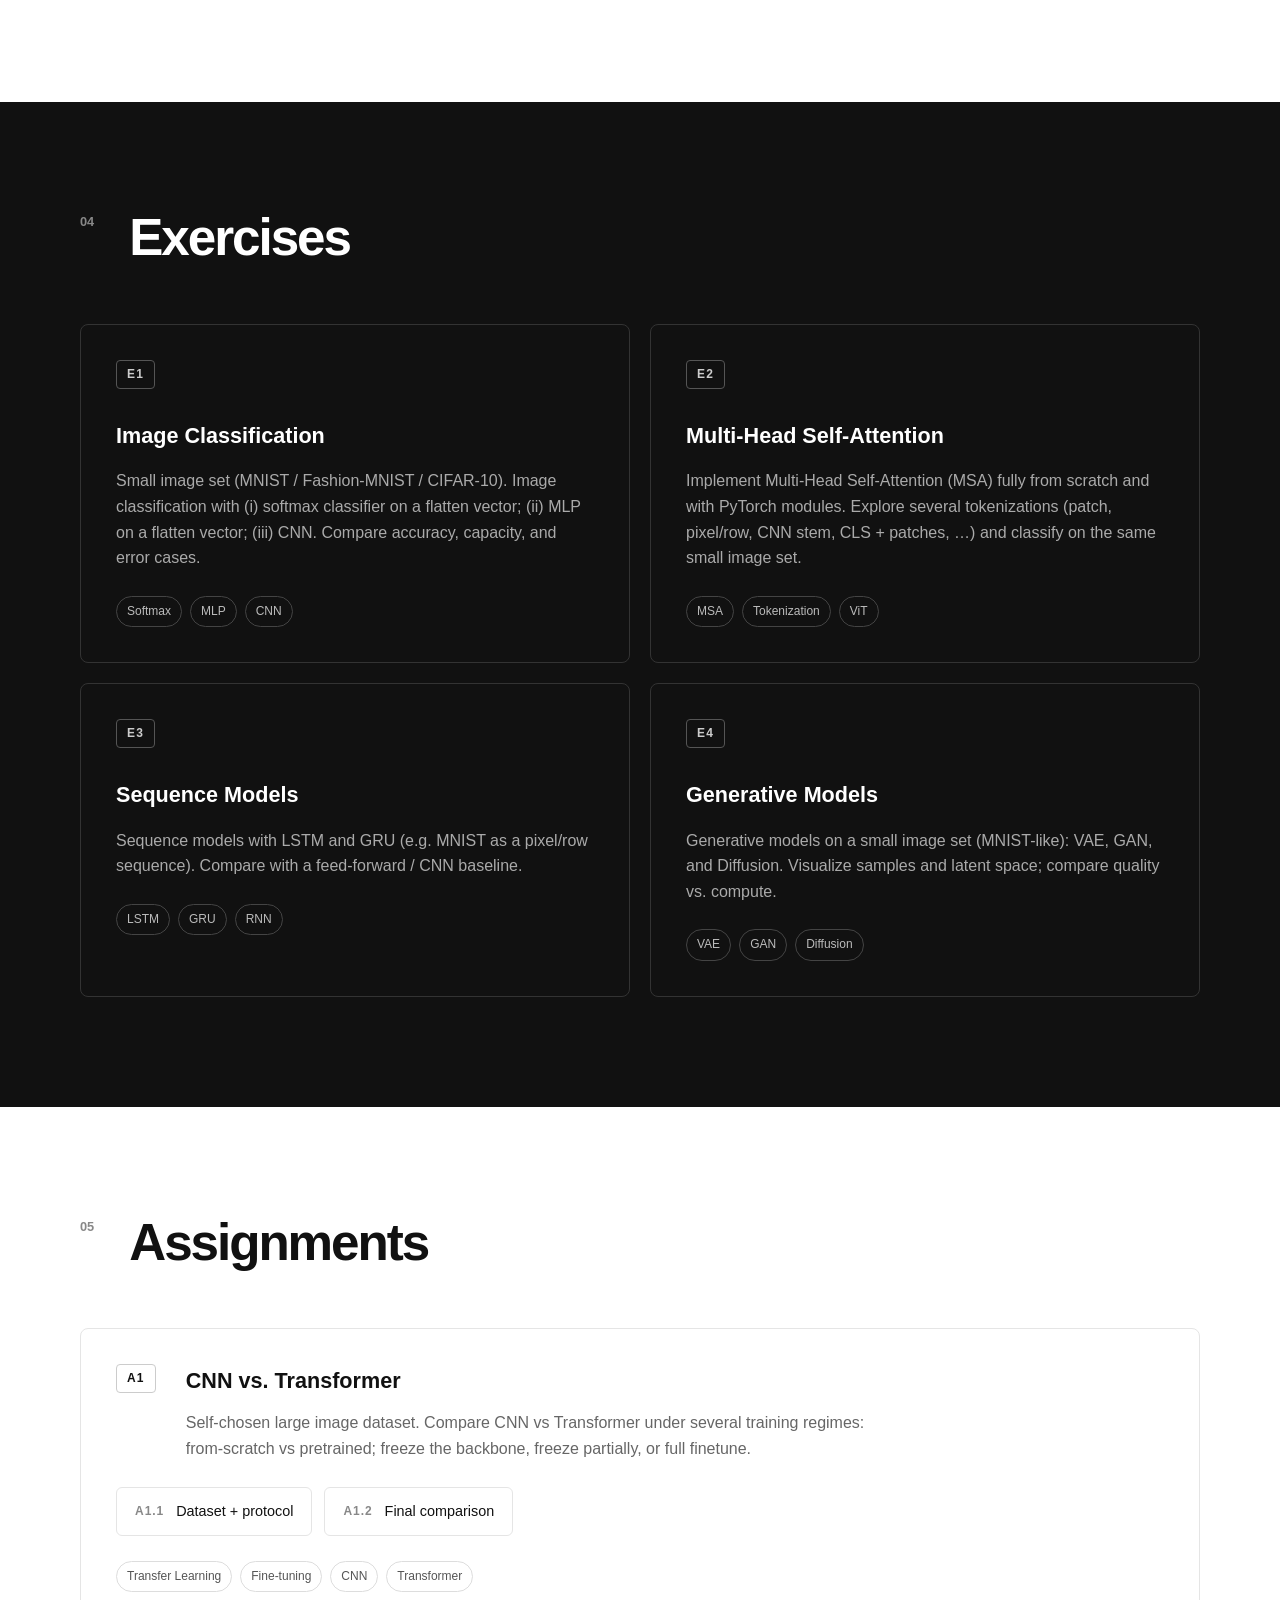
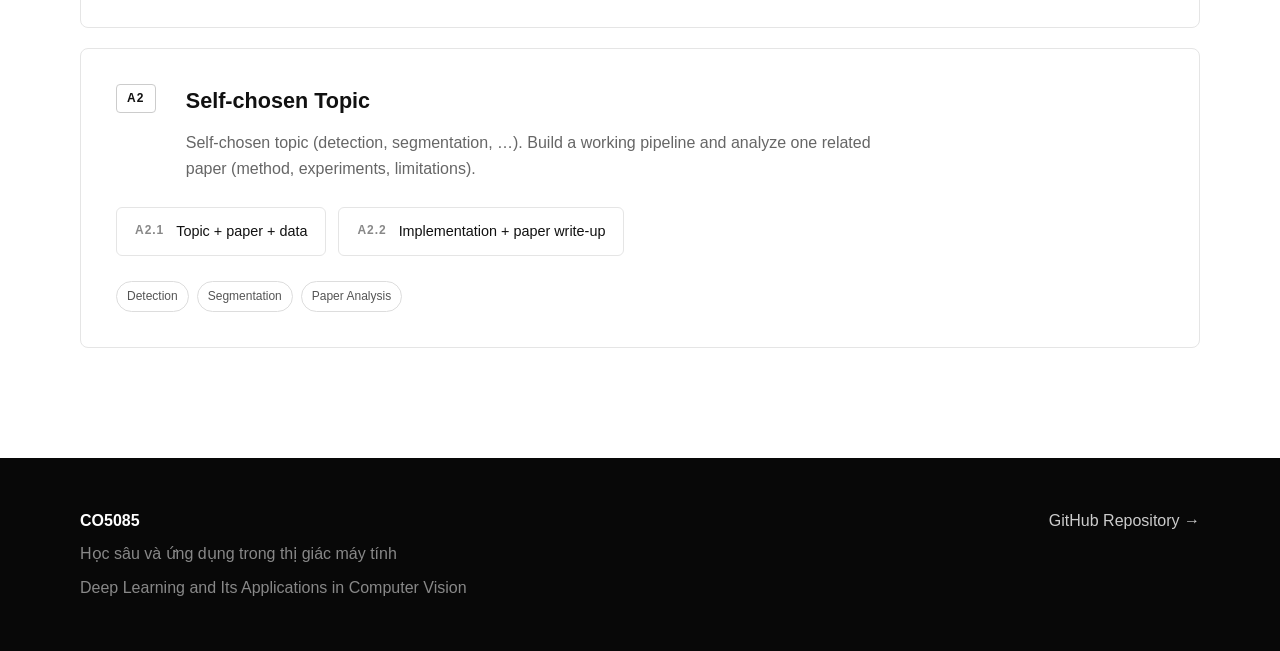
==== commit 69b8edcc: "Refactor attention mechanism and update HTML content - Added a line to improve clarity in the attent" ====
--- a/index.html
+++ b/index.html
@@ -178,25 +178,6 @@
                     </div>
 
 
-                    <div class="member-card">
-                        <span class="member-number">02</span>
-
-                        <div class="avatar">TK</div>
-
-                        <h3>Tiêu Trí Kiệt</h3>
-                        <p>2570436</p>
-                    </div>
-
-
-                    <div class="member-card">
-                        <span class="member-number">03</span>
-
-                        <div class="avatar">DB</div>
-
-                        <h3>Ngô Duy Bảo</h3>
-                        <p>2570395</p>
-                    </div>
-
                 </div>
 
             </div>
@@ -229,7 +210,7 @@
                 <div class="statement">
 
                     <p>
-                        Nhóm có sử dụng các công cụ trí tuệ nhân tạo tạo sinh
+                        Tôi có sử dụng các công cụ trí tuệ nhân tạo tạo sinh
                         và mô hình ngôn ngữ lớn (AI/LLM), bao gồm ChatGPT/Codex
                         và Claude (Anthropic), như công cụ hỗ trợ trong quá
                         trình học tập và thực hiện các bài tập, đồ án của môn
@@ -270,13 +251,13 @@
                         <li>
                             Hỗ trợ phần cài đặt và thực nghiệm: viết và chỉnh
                             sửa mã nguồn minh họa, đọc log để chẩn đoán lỗi và
-                            giải thích các lỗi phát sinh khi chạy thử. Nhóm
+                            giải thích các lỗi phát sinh khi chạy thử. Tôi
                             trực tiếp chạy, kiểm chứng và ghi lại kết quả trên
-                            máy của nhóm.
+                            máy của mình.
                         </li>
                         <li>
                             Đóng vai người phản biện nội bộ để rà soát tính
-                            nhất quán của lập luận và các câu tóm tắt do nhóm
+                            nhất quán của lập luận và các câu tóm tắt do tôi
                             viết.
                         </li>
                         <li>
@@ -289,8 +270,8 @@
                         AI được sử dụng với vai trò hỗ trợ, không được xem là
                         tác giả, nguồn học thuật hoặc bên chịu trách nhiệm về
                         nội dung. AI không tạo ra bất kỳ số liệu thực nghiệm
-                        nào và không thay thế việc nhóm đọc toàn văn các nguồn
-                        gốc. Các thành viên trong nhóm chịu trách nhiệm cuối
+                        nào và không thay thế việc tôi đọc toàn văn các nguồn
+                        gốc. Tôi chịu trách nhiệm cuối
                         cùng đối với toàn bộ sản phẩm, bao gồm:
                     </p>
 
@@ -326,9 +307,9 @@
                     <p>
                         Mọi nội dung do AI đề xuất đều đã hoặc cần được con
                         người xem xét trước khi đưa vào báo cáo và sản phẩm
-                        nộp. Nhóm không coi đầu ra của AI là bằng chứng độc lập
+                        nộp. Tôi không coi đầu ra của AI là bằng chứng độc lập
                         và chỉ sử dụng các paper, tài liệu kỹ thuật và nguồn
-                        chính thức làm căn cứ trích dẫn. Nhóm sẵn sàng cung cấp
+                        chính thức làm căn cứ trích dẫn. Tôi sẵn sàng cung cấp
                         lịch sử trao đổi với AI nếu giảng viên yêu cầu.
                     </p>
 
@@ -370,7 +351,8 @@
 
                 <div class="work-grid">
 
-                    <a href="E1/" class="work-card">
+                    <a href="https://github.com/hoctran19-cyber/deep-learning-computer-vision-co5085/tree/main/E1"
+                        target="_blank" rel="noopener" class="work-card">
 
                         <span class="work-code">E1</span>
 
@@ -393,7 +375,8 @@
                     </a>
 
 
-                    <a href="E2/" class="work-card">
+                    <a href="https://github.com/hoctran19-cyber/deep-learning-computer-vision-co5085/tree/main/E2"
+                        target="_blank" rel="noopener" class="work-card">
 
                         <span class="work-code">E2</span>
 
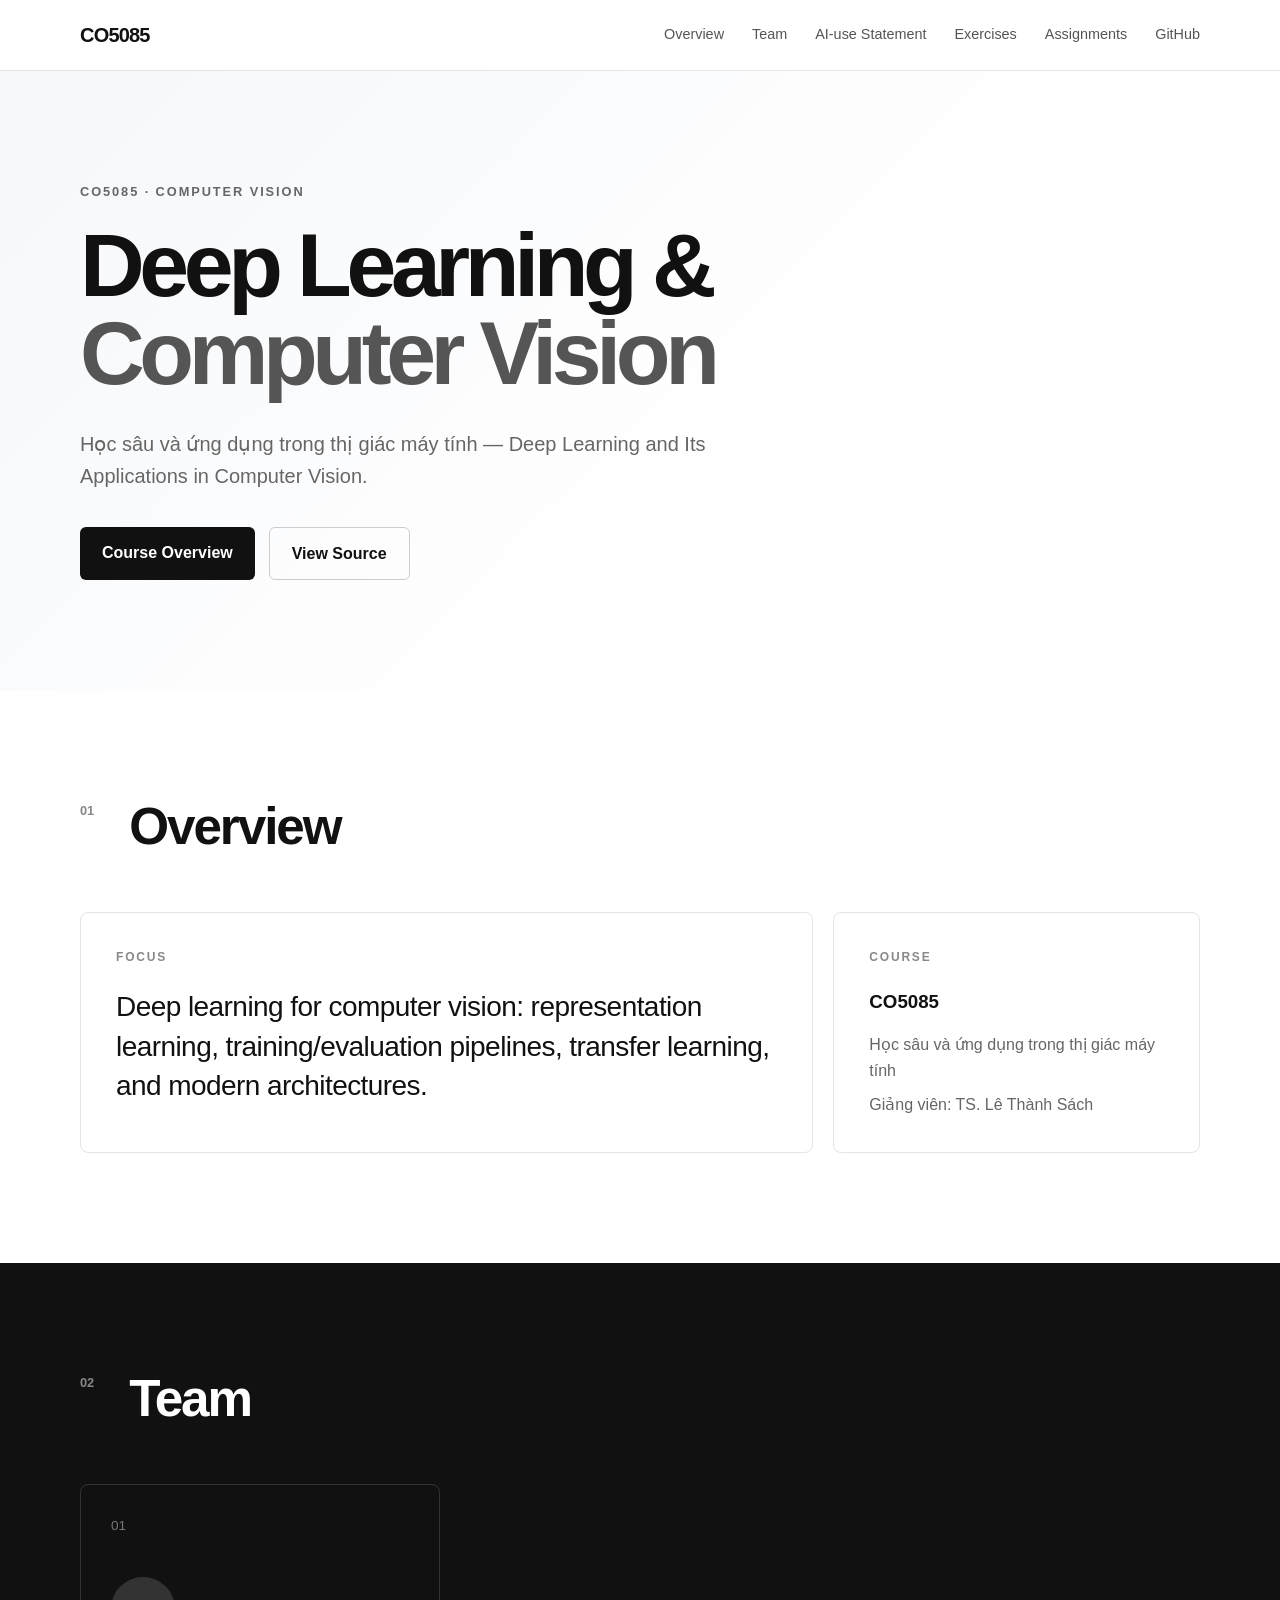
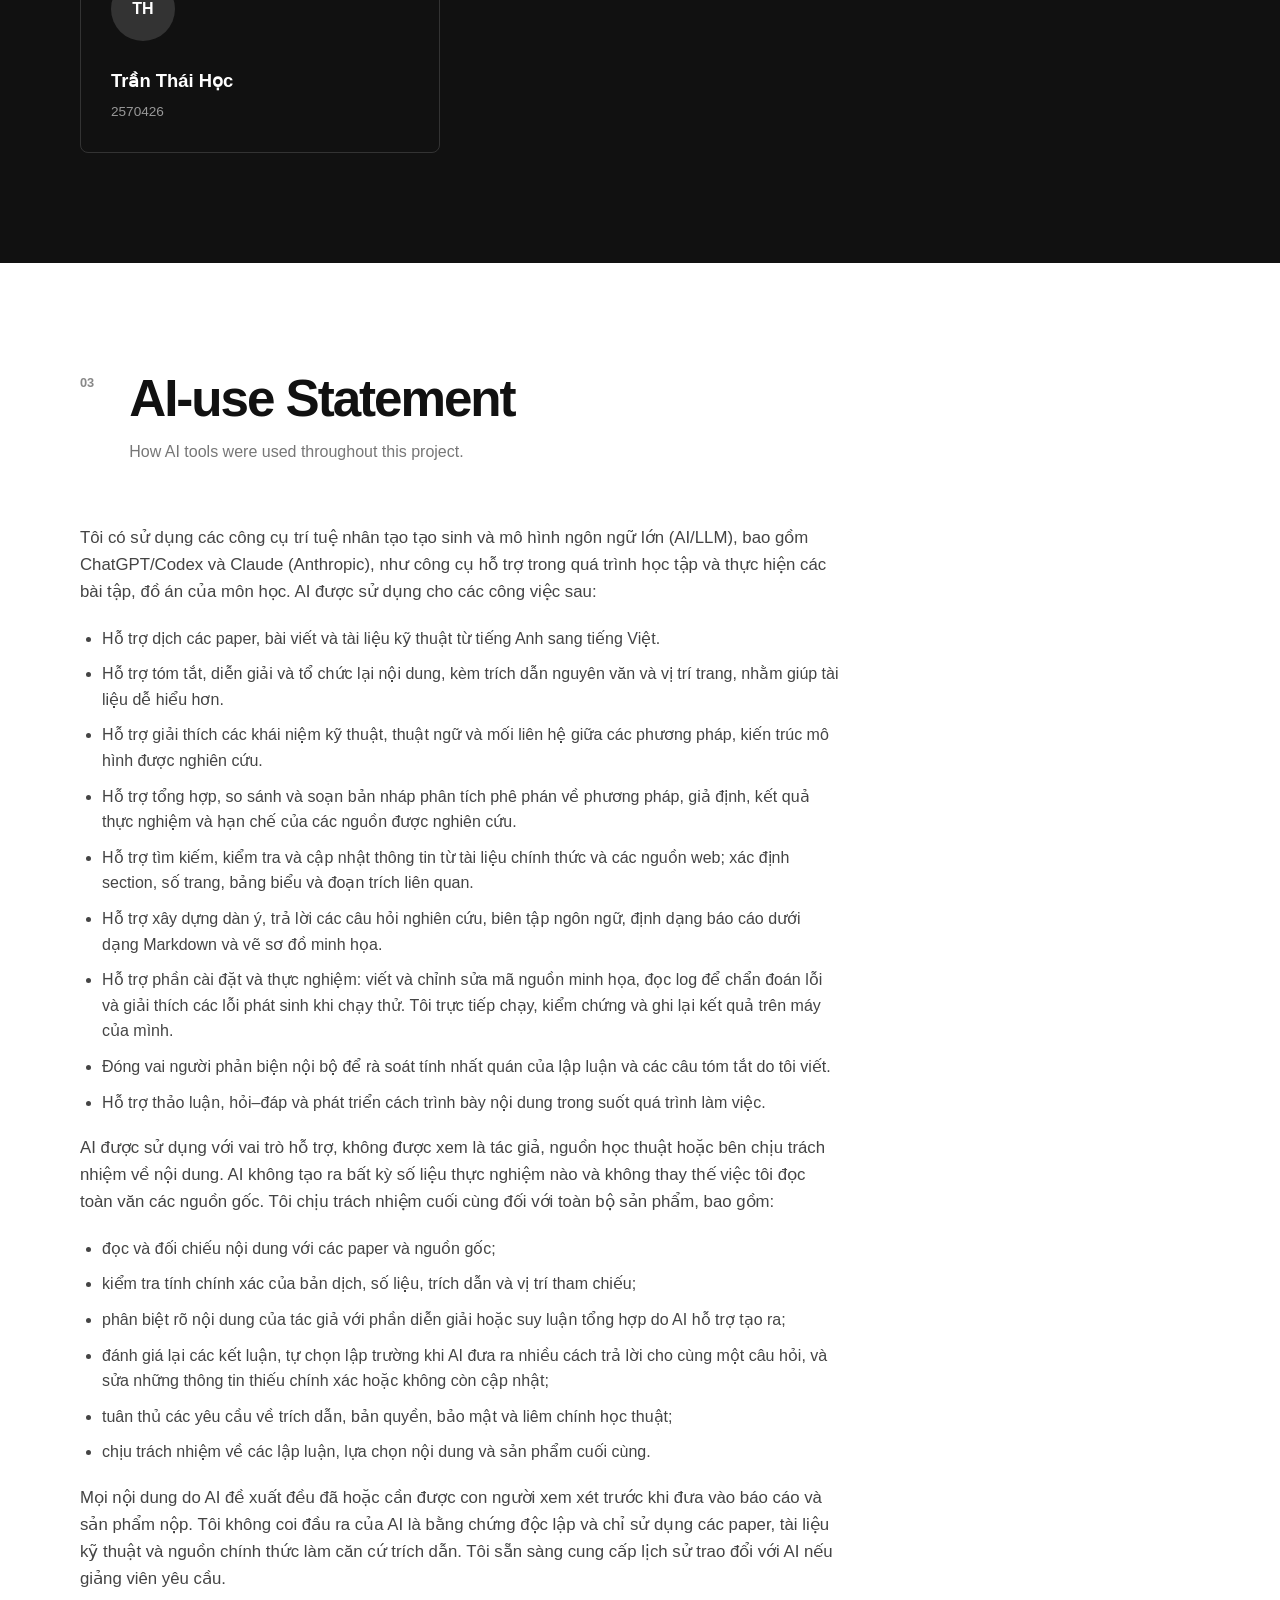
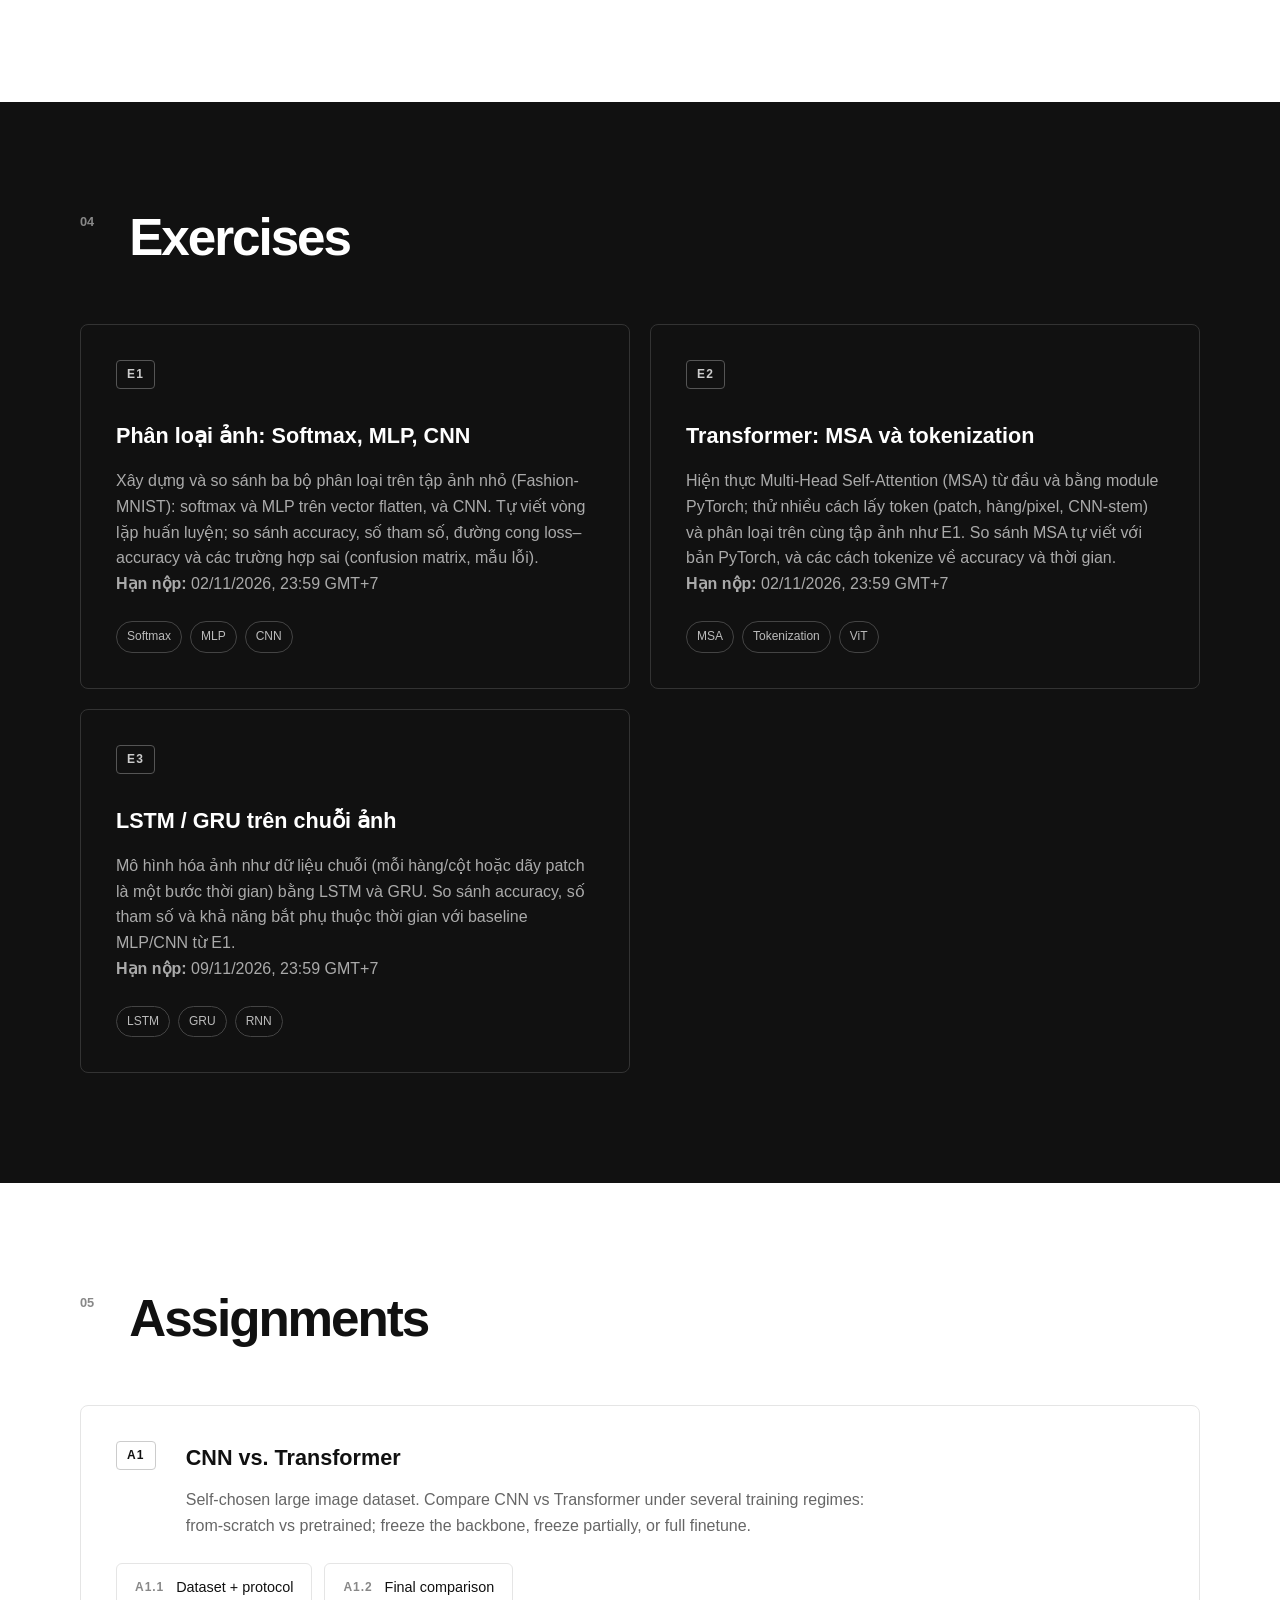
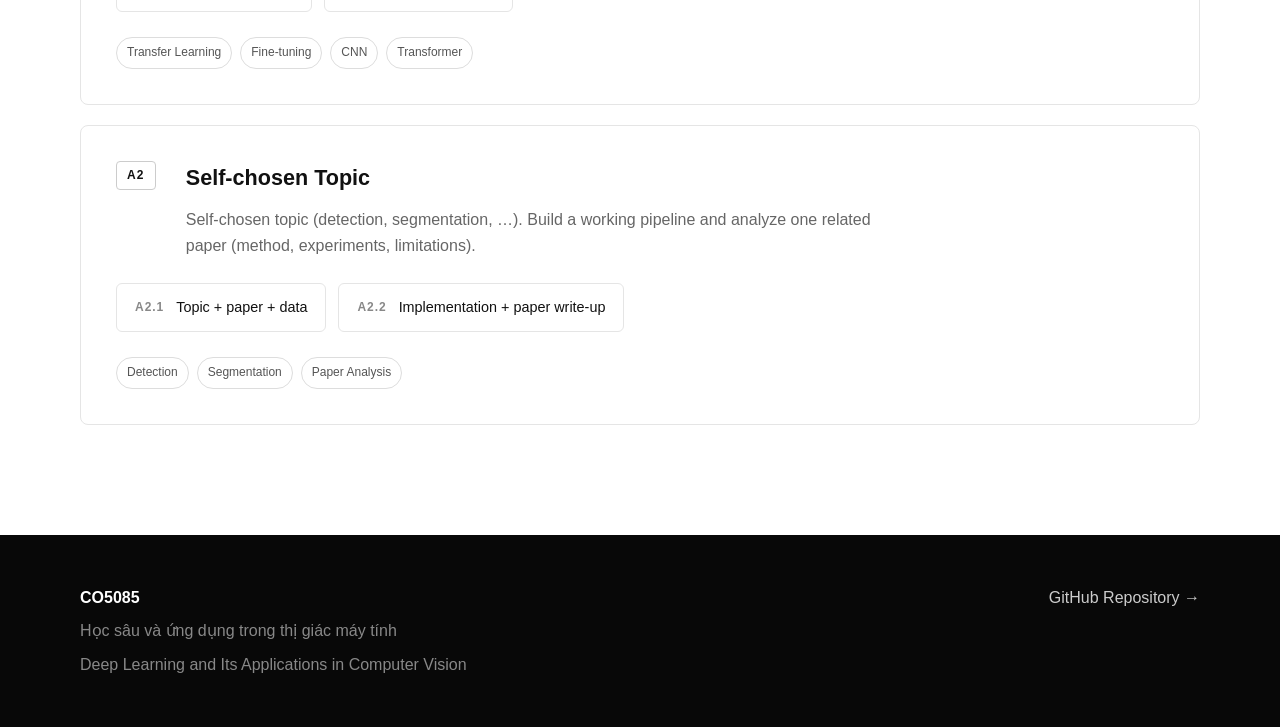
==== commit 5f1429f3: "Update exercise descriptions in index.html with Vietnamese translations and deadlines" ====
--- a/index.html
+++ b/index.html
@@ -356,15 +356,17 @@
 
                         <span class="work-code">E1</span>
 
-                        <h3>Image Classification</h3>
+                        <h3>Phân loại ảnh: Softmax, MLP, CNN</h3>
 
                         <p>
-                            Small image set (MNIST / Fashion-MNIST / CIFAR-10).
-                            Image classification with (i) softmax classifier
-                            on a flatten vector; (ii) MLP on a flatten vector;
-                            (iii) CNN. Compare accuracy, capacity, and error
-                            cases.
-                        </p>
+                            Xây dựng và so sánh ba bộ phân loại trên tập ảnh
+                            nhỏ (Fashion-MNIST): softmax và MLP trên vector
+                            flatten, và CNN. Tự viết vòng lặp huấn luyện; so
+                            sánh accuracy, số tham số, đường cong loss–accuracy
+                            và các trường hợp sai (confusion matrix, mẫu lỗi).
+                        </p>
+
+                        <p><strong>Hạn nộp:</strong> 02/11/2026, 23:59 GMT+7</p>
 
                         <div class="tags">
                             <span>Softmax</span>
@@ -380,15 +382,18 @@
 
                         <span class="work-code">E2</span>
 
-                        <h3>Multi-Head Self-Attention</h3>
+                        <h3>Transformer: MSA và tokenization</h3>
 
                         <p>
-                            Implement Multi-Head Self-Attention (MSA) fully
-                            from scratch and with PyTorch modules. Explore
-                            several tokenizations (patch, pixel/row, CNN stem,
-                            CLS + patches, …) and classify on the same small
-                            image set.
-                        </p>
+                            Hiện thực Multi-Head Self-Attention (MSA) từ đầu
+                            và bằng module PyTorch; thử nhiều cách lấy token
+                            (patch, hàng/pixel, CNN-stem) và phân loại trên
+                            cùng tập ảnh như E1. So sánh MSA tự viết với bản
+                            PyTorch, và các cách tokenize về accuracy và thời
+                            gian.
+                        </p>
+
+                        <p><strong>Hạn nộp:</strong> 02/11/2026, 23:59 GMT+7</p>
 
                         <div class="tags">
                             <span>MSA</span>
@@ -403,40 +408,21 @@
 
                         <span class="work-code">E3</span>
 
-                        <h3>Sequence Models</h3>
+                        <h3>LSTM / GRU trên chuỗi ảnh</h3>
 
                         <p>
-                            Sequence models with LSTM and GRU (e.g. MNIST as a
-                            pixel/row sequence). Compare with a feed-forward /
-                            CNN baseline.
-                        </p>
+                            Mô hình hóa ảnh như dữ liệu chuỗi (mỗi hàng/cột
+                            hoặc dãy patch là một bước thời gian) bằng LSTM và
+                            GRU. So sánh accuracy, số tham số và khả năng bắt
+                            phụ thuộc thời gian với baseline MLP/CNN từ E1.
+                        </p>
+
+                        <p><strong>Hạn nộp:</strong> 09/11/2026, 23:59 GMT+7</p>
 
                         <div class="tags">
                             <span>LSTM</span>
                             <span>GRU</span>
                             <span>RNN</span>
-                        </div>
-
-                    </a>
-
-
-                    <a href="E4/" class="work-card">
-
-                        <span class="work-code">E4</span>
-
-                        <h3>Generative Models</h3>
-
-                        <p>
-                            Generative models on a small image set
-                            (MNIST-like): VAE, GAN, and Diffusion. Visualize
-                            samples and latent space; compare quality vs.
-                            compute.
-                        </p>
-
-                        <div class="tags">
-                            <span>VAE</span>
-                            <span>GAN</span>
-                            <span>Diffusion</span>
                         </div>
 
                     </a>
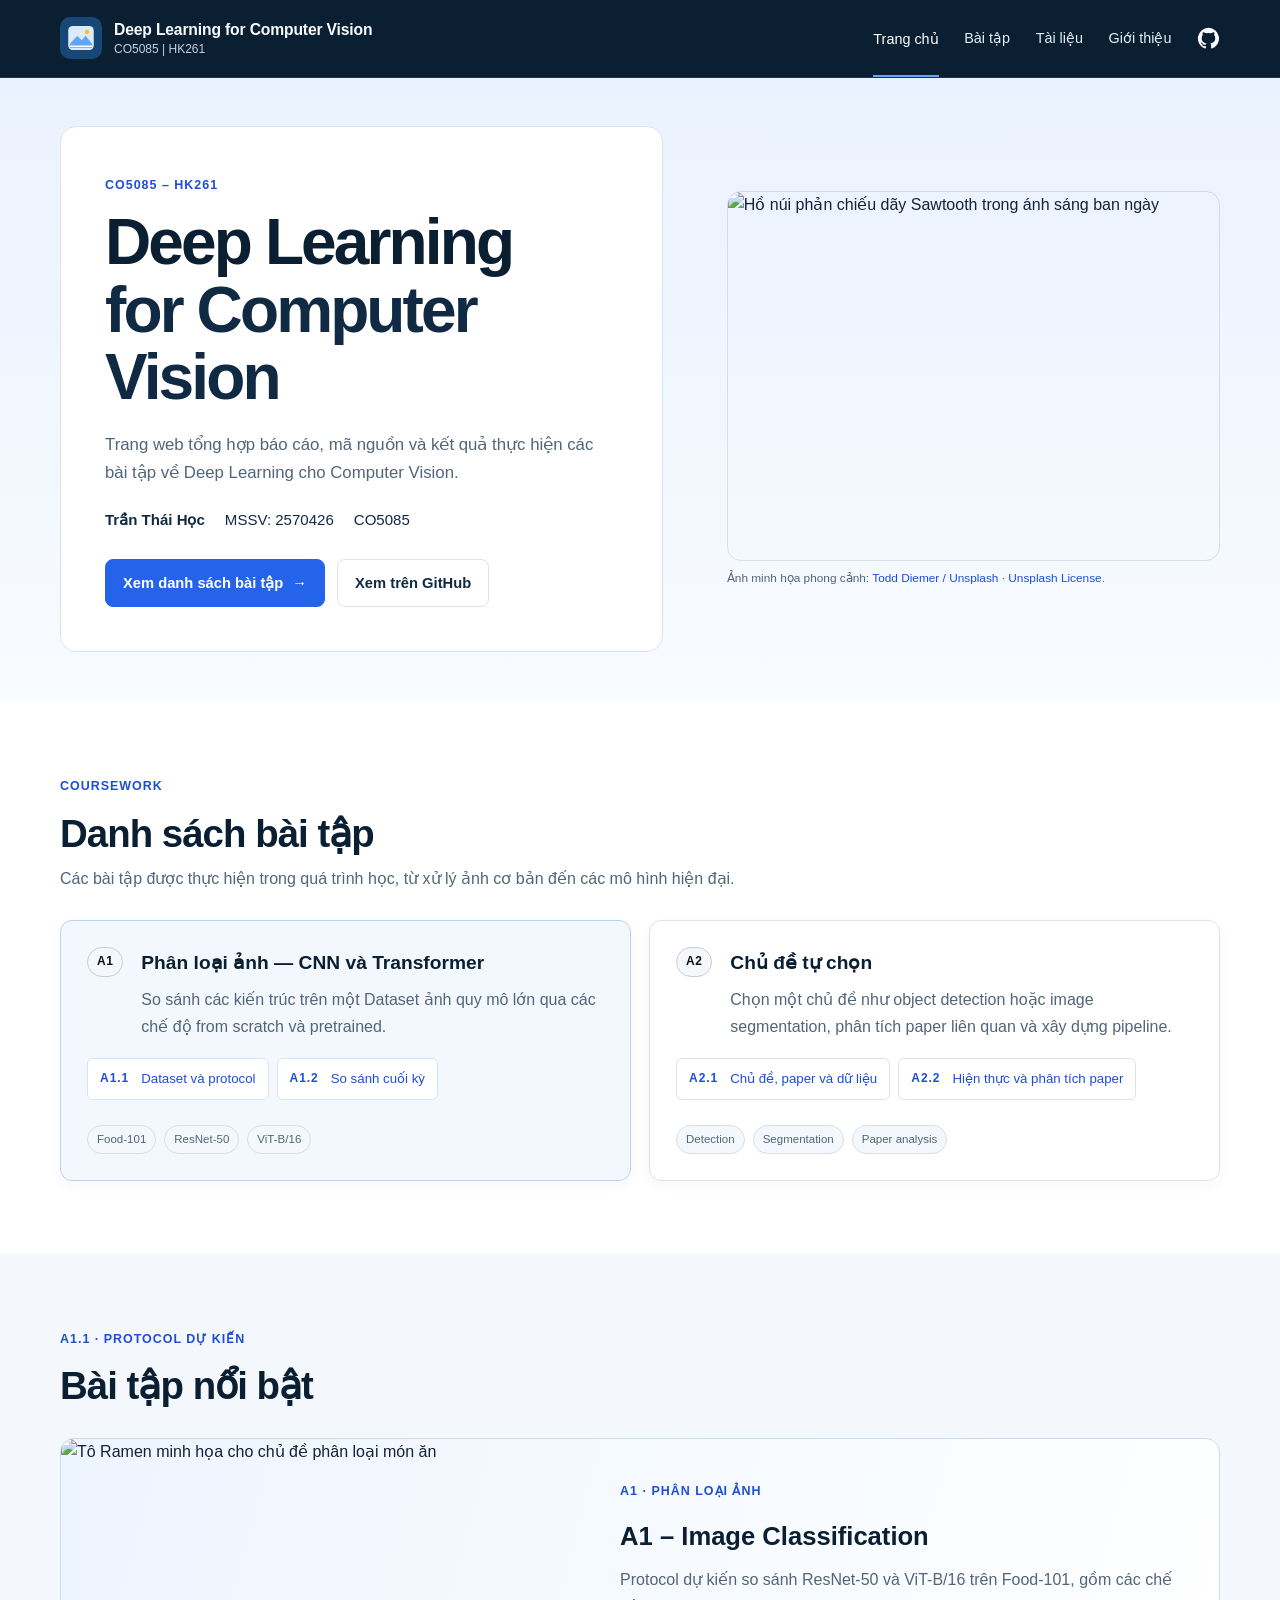
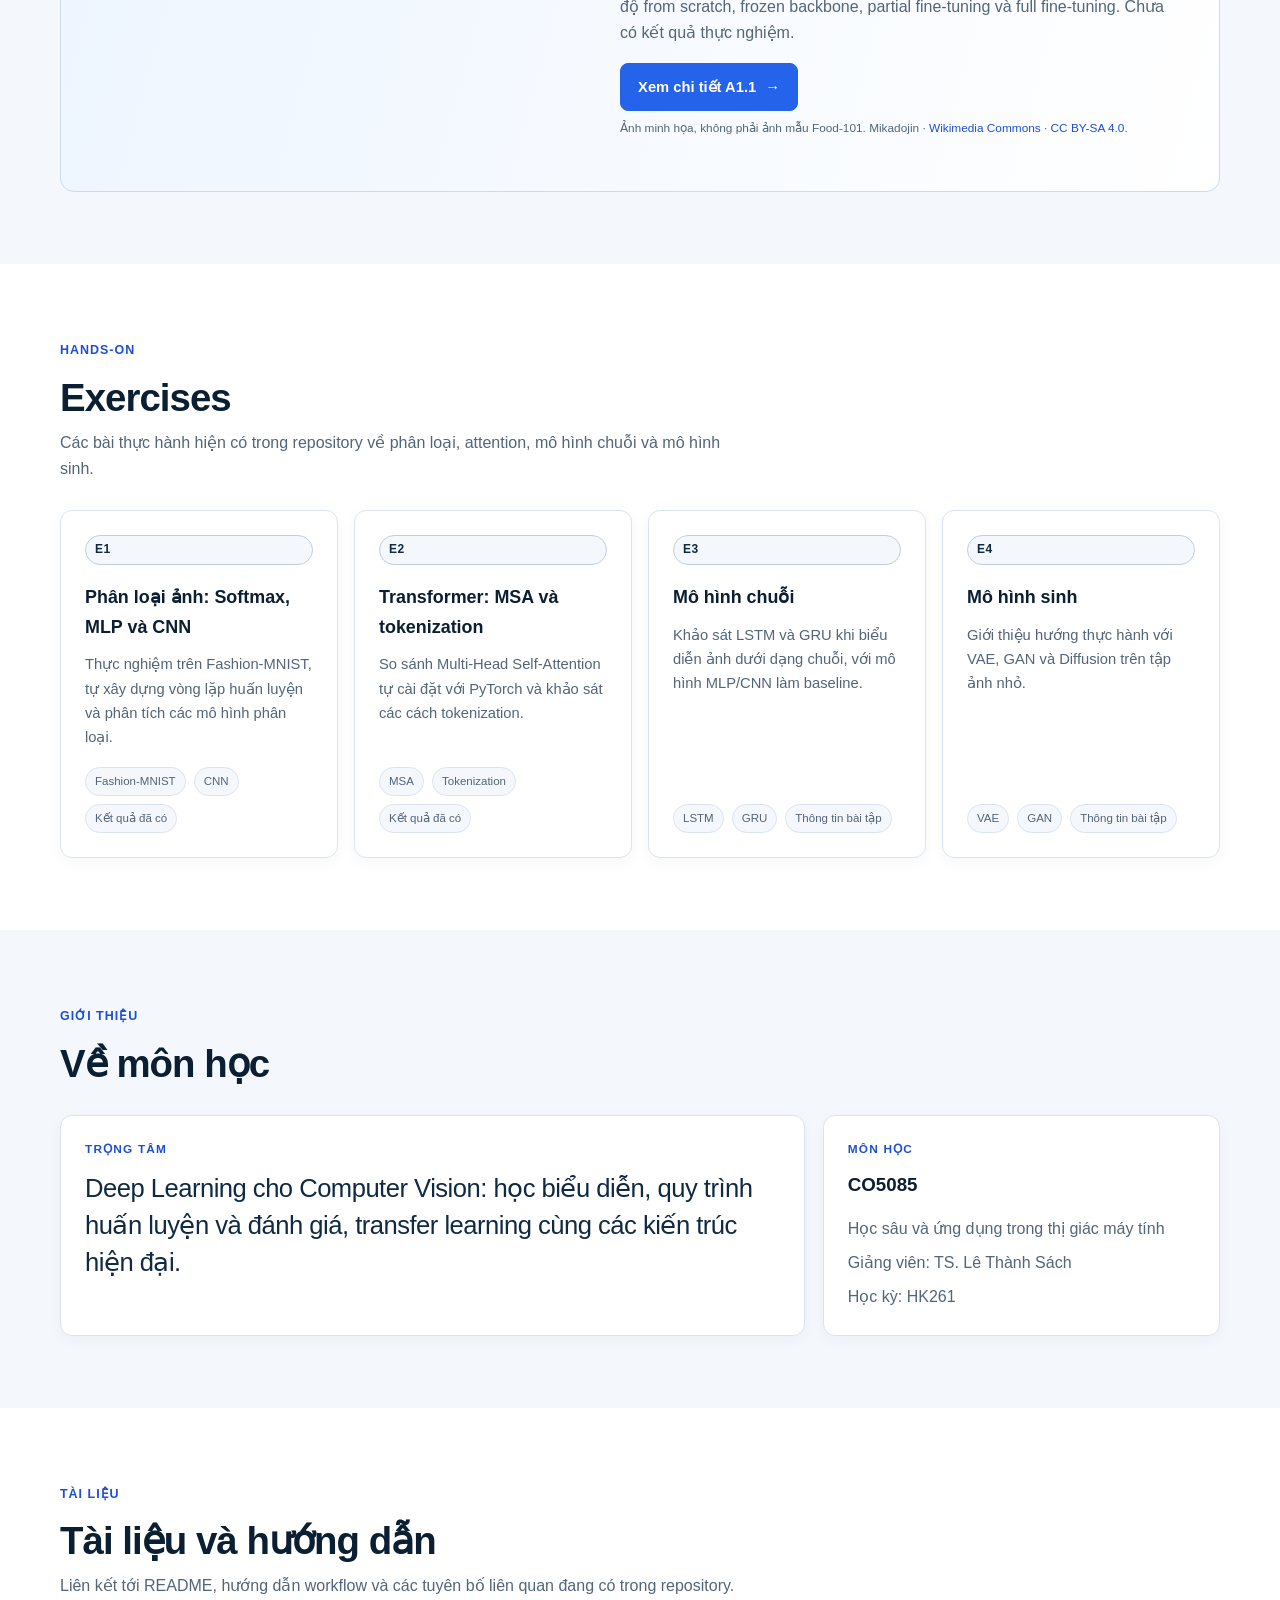
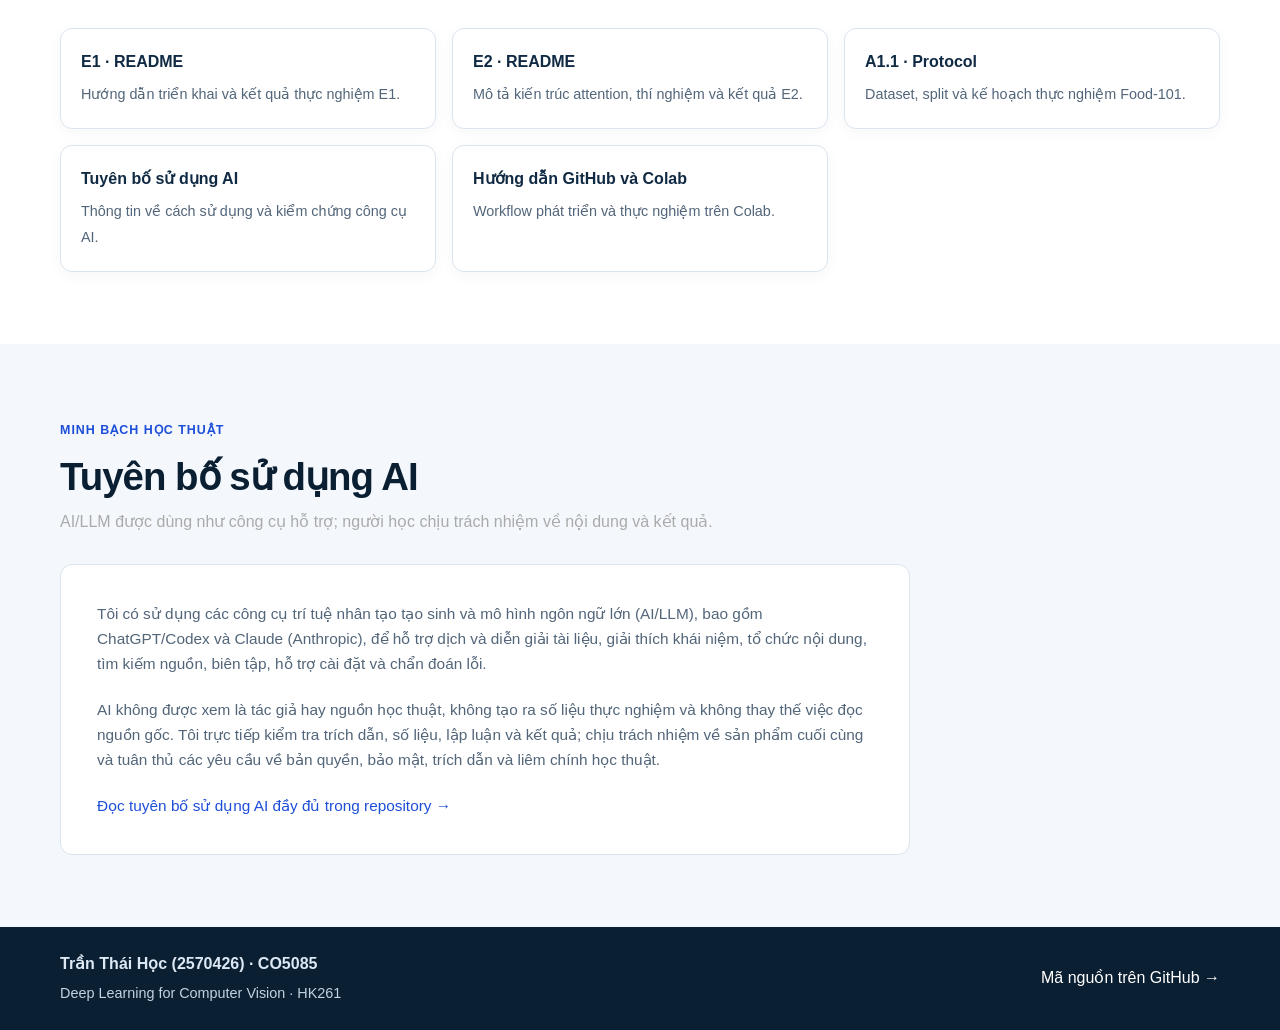
==== commit 12829ce5: "Update index.html for Vietnamese localization and course details; restructure navigation and content" ====
--- a/index.html
+++ b/index.html
@@ -1,588 +1,294 @@
 <!DOCTYPE html>
-<html lang="en">
+<html lang="vi">
 
 <head>
     <meta charset="UTF-8">
     <meta name="viewport" content="width=device-width, initial-scale=1.0">
-
-    <meta
-        name="description"
-        content="CO5085 — Deep Learning and Its Applications in Computer Vision. Course overview, team and AI-use statement."
-    >
-
-    <title>CO5085 — Deep Learning & Computer Vision</title>
-
+    <meta name="description" content="Trang học tập cá nhân môn CO5085 — Deep Learning and its Applications in Computer Vision, học kỳ HK261.">
+    <title>Deep Learning for Computer Vision — CO5085 HK261</title>
     <link rel="stylesheet" href="css/style.css">
 </head>
 
 <body>
-
-    <!-- Navigation -->
     <header class="navbar">
         <div class="container nav-container">
-
-            <a href="#" class="logo">
-                CO5085
+            <a class="brand" href="#home" aria-label="Deep Learning for Computer Vision — Trang chủ">
+                <span class="brand-mark" aria-hidden="true">
+                    <svg viewBox="0 0 40 40" width="30" height="30" fill="none">
+                        <rect x="3" y="4" width="34" height="32" rx="6" fill="#DCEBFA"/>
+                        <path d="M5 28 15 17l6 6 5-6 9 11v5H5z" fill="#60A5FA"/>
+                        <circle cx="28" cy="12" r="3" fill="#FBBF24"/>
+                        <path d="M5 31h30" stroke="#fff" stroke-width="2"/>
+                    </svg>
+                </span>
+                <span class="brand-copy">
+                    <span class="brand-title">Deep Learning for Computer Vision</span>
+                    <span class="brand-subtitle">CO5085 | HK261</span>
+                </span>
             </a>
 
-            <nav>
-                <a href="#overview">Overview</a>
-                <a href="#team">Team</a>
-                <a href="#ai-use">AI-use Statement</a>
-                <a href="#exercises">Exercises</a>
-                <a href="#assignments">Assignments</a>
-                <a href="https://github.com/hoctran19-cyber/deep-learning-computer-vision-co5085"
-                   target="_blank">
-                    GitHub
+            <nav class="primary-nav" aria-label="Điều hướng chính">
+                <a href="#home" aria-current="page">Trang chủ</a>
+                <a href="#assignments">Bài tập</a>
+                <a href="#documents">Tài liệu</a>
+                <a href="#about">Giới thiệu</a>
+                <a class="github-link" href="https://github.com/hoctran19-cyber/deep-learning-computer-vision-co5085" target="_blank" rel="noopener noreferrer" aria-label="Mở repository CO5085 trên GitHub">
+                    <svg viewBox="0 0 24 24" fill="currentColor" aria-hidden="true">
+                        <path d="M12 .9a11.1 11.1 0 0 0-3.51 21.63c.55.1.76-.24.76-.54v-2.1c-3.1.67-3.76-1.32-3.76-1.32-.5-1.29-1.23-1.63-1.23-1.63-1.01-.69.08-.68.08-.68 1.12.08 1.7 1.15 1.7 1.15.99 1.7 2.6 1.21 3.23.93.1-.72.39-1.21.7-1.49-2.47-.28-5.07-1.24-5.07-5.5 0-1.22.44-2.21 1.15-2.99-.12-.28-.5-1.42.11-2.95 0 0 .94-.3 3.05 1.14a10.6 10.6 0 0 1 5.55 0c2.12-1.44 3.05-1.14 3.05-1.14.61 1.53.23 2.67.11 2.95.72.78 1.15 1.77 1.15 2.99 0 4.27-2.6 5.21-5.08 5.49.4.35.75 1.02.75 2.06v3.06c0 .3.2.65.76.54A11.1 11.1 0 0 0 12 .9Z"/>
+                    </svg>
                 </a>
             </nav>
 
+            <details class="mobile-nav">
+                <summary aria-label="Mở menu điều hướng">☰</summary>
+                <nav class="mobile-nav-panel" aria-label="Điều hướng trên thiết bị di động">
+                    <a href="#home" aria-current="page">Trang chủ</a>
+                    <a href="#assignments">Bài tập</a>
+                    <a href="#documents">Tài liệu</a>
+                    <a href="#about">Giới thiệu</a>
+                    <a href="https://github.com/hoctran19-cyber/deep-learning-computer-vision-co5085" target="_blank" rel="noopener noreferrer">GitHub</a>
+                </nav>
+            </details>
         </div>
     </header>
 
-
-    <!-- Hero -->
     <main>
-
-        <section class="hero">
-
+        <section class="hero" id="home">
             <div class="container hero-content">
-
-                <div class="hero-label">
-                    CO5085 · COMPUTER VISION
-                </div>
-
-                <h1>
-                    Deep Learning &
-                    <span>Computer Vision</span>
-                </h1>
-
-                <p class="hero-description">
-                    Học sâu và ứng dụng trong thị giác máy tính —
-                    Deep Learning and Its Applications in Computer Vision.
-                </p>
-
-                <div class="hero-buttons">
-                    <a href="#overview" class="button primary">
-                        Course Overview
-                    </a>
-
-                    <a
-                        href="https://github.com/hoctran19-cyber/deep-learning-computer-vision-co5085"
-                        target="_blank"
-                        class="button secondary"
-                    >
-                        View Source
-                    </a>
-                </div>
-
-            </div>
-
-        </section>
-
-
-        <!-- 01 · Overview -->
-        <section id="overview" class="section">
-
-            <div class="container">
-
-                <div class="section-header">
-
-                    <span class="section-number">
-                        01
-                    </span>
-
-                    <div>
-                        <h2>Overview</h2>
-
-                        <!-- <p>
-                            An introduction to the course
-                            <strong>Học sâu và ứng dụng trong thị giác máy tính</strong>
-                            — Deep Learning and Its Applications in Computer Vision.
-                        </p> -->
-                    </div>
-
-                </div>
-
-
-                <div class="overview-grid">
-
-                    <div class="info-card info-card-wide">
-                        <span class="card-label">Focus</span>
-
-                        <p class="focus-text">
-                            Deep learning for computer vision:
-                            representation learning, training/evaluation
-                            pipelines, transfer learning, and modern
-                            architectures.
-                        </p>
-                    </div>
-
-
-                    <div class="info-card">
-                        <span class="card-label">Course</span>
-
-                        <h3>CO5085</h3>
-
-                        <p>
-                            Học sâu và ứng dụng trong thị giác máy tính
-                        </p>
-
-                        <p>
-                            Giảng viên: TS. Lê Thành Sách
-                        </p>
-                    </div>
-
-                </div>
-
-            </div>
-
-        </section>
-
-
-        <!-- 02 · Team -->
-        <section id="team" class="section section-dark">
-
-            <div class="container">
-
-                <div class="section-header">
-
-                    <span class="section-number">
-                        02
-                    </span>
-
-                    <div>
-                        <h2>Team</h2>
-
-                    </div>
-
-                </div>
-
-
-                <div class="team-grid">
-
-                    <div class="member-card">
-                        <span class="member-number">01</span>
-
-                        <!-- <div class="avatar">
-                            <img
-                                src="assets/tranthaihoc_profile.jpg"
-                                alt="Trần Thái Học"
-                            >
-                        </div> -->
-
-                        <div class="avatar">TH</div>
-
-                        <h3>Trần Thái Học</h3>
-                        <p>2570426</p>
-                    </div>
-
-
-                </div>
-
-            </div>
-
-        </section>
-
-
-        <!-- 03 · AI-use Statement -->
-        <section id="ai-use" class="section">
-
-            <div class="container">
-
-                <div class="section-header">
-
-                    <span class="section-number">
-                        03
-                    </span>
-
-                    <div>
-                        <h2>AI-use Statement</h2>
-
-                        <p>
-                            How AI tools were used throughout this project.
-                        </p>
-                    </div>
-
-                </div>
-
-
-                <div class="statement">
-
-                    <p>
-                        Tôi có sử dụng các công cụ trí tuệ nhân tạo tạo sinh
-                        và mô hình ngôn ngữ lớn (AI/LLM), bao gồm ChatGPT/Codex
-                        và Claude (Anthropic), như công cụ hỗ trợ trong quá
-                        trình học tập và thực hiện các bài tập, đồ án của môn
-                        học. AI được sử dụng cho các công việc sau:
-                    </p>
-
-                    <ul>
-                        <li>
-                            Hỗ trợ dịch các paper, bài viết và tài liệu kỹ
-                            thuật từ tiếng Anh sang tiếng Việt.
-                        </li>
-                        <li>
-                            Hỗ trợ tóm tắt, diễn giải và tổ chức lại nội dung,
-                            kèm trích dẫn nguyên văn và vị trí trang, nhằm giúp
-                            tài liệu dễ hiểu hơn.
-                        </li>
-                        <li>
-                            Hỗ trợ giải thích các khái niệm kỹ thuật, thuật ngữ
-                            và mối liên hệ giữa các phương pháp, kiến trúc mô
-                            hình được nghiên cứu.
-                        </li>
-                        <li>
-                            Hỗ trợ tổng hợp, so sánh và soạn bản nháp phân tích
-                            phê phán về phương pháp, giả định, kết quả thực
-                            nghiệm và hạn chế của các nguồn được nghiên cứu.
-                        </li>
-                        <li>
-                            Hỗ trợ tìm kiếm, kiểm tra và cập nhật thông tin từ
-                            tài liệu chính thức và các nguồn web; xác định
-                            section, số trang, bảng biểu và đoạn trích liên
-                            quan.
-                        </li>
-                        <li>
-                            Hỗ trợ xây dựng dàn ý, trả lời các câu hỏi nghiên
-                            cứu, biên tập ngôn ngữ, định dạng báo cáo dưới dạng
-                            Markdown và vẽ sơ đồ minh họa.
-                        </li>
-                        <li>
-                            Hỗ trợ phần cài đặt và thực nghiệm: viết và chỉnh
-                            sửa mã nguồn minh họa, đọc log để chẩn đoán lỗi và
-                            giải thích các lỗi phát sinh khi chạy thử. Tôi
-                            trực tiếp chạy, kiểm chứng và ghi lại kết quả trên
-                            máy của mình.
-                        </li>
-                        <li>
-                            Đóng vai người phản biện nội bộ để rà soát tính
-                            nhất quán của lập luận và các câu tóm tắt do tôi
-                            viết.
-                        </li>
-                        <li>
-                            Hỗ trợ thảo luận, hỏi–đáp và phát triển cách trình
-                            bày nội dung trong suốt quá trình làm việc.
-                        </li>
-                    </ul>
-
-                    <p>
-                        AI được sử dụng với vai trò hỗ trợ, không được xem là
-                        tác giả, nguồn học thuật hoặc bên chịu trách nhiệm về
-                        nội dung. AI không tạo ra bất kỳ số liệu thực nghiệm
-                        nào và không thay thế việc tôi đọc toàn văn các nguồn
-                        gốc. Tôi chịu trách nhiệm cuối
-                        cùng đối với toàn bộ sản phẩm, bao gồm:
-                    </p>
-
-                    <ul>
-                        <li>
-                            đọc và đối chiếu nội dung với các paper và nguồn
-                            gốc;
-                        </li>
-                        <li>
-                            kiểm tra tính chính xác của bản dịch, số liệu,
-                            trích dẫn và vị trí tham chiếu;
-                        </li>
-                        <li>
-                            phân biệt rõ nội dung của tác giả với phần diễn
-                            giải hoặc suy luận tổng hợp do AI hỗ trợ tạo ra;
-                        </li>
-                        <li>
-                            đánh giá lại các kết luận, tự chọn lập trường khi
-                            AI đưa ra nhiều cách trả lời cho cùng một câu hỏi,
-                            và sửa những thông tin thiếu chính xác hoặc không
-                            còn cập nhật;
-                        </li>
-                        <li>
-                            tuân thủ các yêu cầu về trích dẫn, bản quyền, bảo
-                            mật và liêm chính học thuật;
-                        </li>
-                        <li>
-                            chịu trách nhiệm về các lập luận, lựa chọn nội dung
-                            và sản phẩm cuối cùng.
-                        </li>
-                    </ul>
-
-                    <p>
-                        Mọi nội dung do AI đề xuất đều đã hoặc cần được con
-                        người xem xét trước khi đưa vào báo cáo và sản phẩm
-                        nộp. Tôi không coi đầu ra của AI là bằng chứng độc lập
-                        và chỉ sử dụng các paper, tài liệu kỹ thuật và nguồn
-                        chính thức làm căn cứ trích dẫn. Tôi sẵn sàng cung cấp
-                        lịch sử trao đổi với AI nếu giảng viên yêu cầu.
-                    </p>
-
-                    <!-- <p class="statement-note">
-                        Full text:
-                        <a href="AI_USAGE.md" target="_blank">AI_USAGE.md</a>
-                    </p> -->
-
-                </div>
-
-            </div>
-
-        </section>
-
-
-        <!-- 04 · Exercises -->
-        <section id="exercises" class="section section-dark">
-
-            <div class="container">
-
-                <div class="section-header">
-
-                    <span class="section-number">
-                        04
-                    </span>
-
-                    <div>
-                        <h2>Exercises</h2>
-
-                        <!-- <p>
-                            Hands-on exercises on small image sets, covering
-                            classification, attention, sequence models and
-                            generative models.
-                        </p> -->
-                    </div>
-
-                </div>
-
-
-                <div class="work-grid">
-
-                    <a href="https://github.com/hoctran19-cyber/deep-learning-computer-vision-co5085/tree/main/E1"
-                        target="_blank" rel="noopener" class="work-card">
-
-                        <span class="work-code">E1</span>
-
-                        <h3>Phân loại ảnh: Softmax, MLP, CNN</h3>
-
-                        <p>
-                            Xây dựng và so sánh ba bộ phân loại trên tập ảnh
-                            nhỏ (Fashion-MNIST): softmax và MLP trên vector
-                            flatten, và CNN. Tự viết vòng lặp huấn luyện; so
-                            sánh accuracy, số tham số, đường cong loss–accuracy
-                            và các trường hợp sai (confusion matrix, mẫu lỗi).
-                        </p>
-
-                        <p><strong>Hạn nộp:</strong> 02/11/2026, 23:59 GMT+7</p>
-
-                        <div class="tags">
-                            <span>Softmax</span>
-                            <span>MLP</span>
-                            <span>CNN</span>
-                        </div>
-
-                    </a>
-
-
-                    <a href="https://github.com/hoctran19-cyber/deep-learning-computer-vision-co5085/tree/main/E2"
-                        target="_blank" rel="noopener" class="work-card">
-
-                        <span class="work-code">E2</span>
-
-                        <h3>Transformer: MSA và tokenization</h3>
-
-                        <p>
-                            Hiện thực Multi-Head Self-Attention (MSA) từ đầu
-                            và bằng module PyTorch; thử nhiều cách lấy token
-                            (patch, hàng/pixel, CNN-stem) và phân loại trên
-                            cùng tập ảnh như E1. So sánh MSA tự viết với bản
-                            PyTorch, và các cách tokenize về accuracy và thời
-                            gian.
-                        </p>
-
-                        <p><strong>Hạn nộp:</strong> 02/11/2026, 23:59 GMT+7</p>
-
-                        <div class="tags">
-                            <span>MSA</span>
-                            <span>Tokenization</span>
-                            <span>ViT</span>
-                        </div>
-
-                    </a>
-
-
-                    <a href="E3/" class="work-card">
-
-                        <span class="work-code">E3</span>
-
-                        <h3>LSTM / GRU trên chuỗi ảnh</h3>
-
-                        <p>
-                            Mô hình hóa ảnh như dữ liệu chuỗi (mỗi hàng/cột
-                            hoặc dãy patch là một bước thời gian) bằng LSTM và
-                            GRU. So sánh accuracy, số tham số và khả năng bắt
-                            phụ thuộc thời gian với baseline MLP/CNN từ E1.
-                        </p>
-
-                        <p><strong>Hạn nộp:</strong> 09/11/2026, 23:59 GMT+7</p>
-
-                        <div class="tags">
-                            <span>LSTM</span>
-                            <span>GRU</span>
-                            <span>RNN</span>
-                        </div>
-
-                    </a>
-
-                </div>
-
-            </div>
-
-        </section>
-
-
-        <!-- 05 · Assignments -->
-        <section id="assignments" class="section">
-
-            <div class="container">
-
-                <div class="section-header">
-
-                    <span class="section-number">
-                        05
-                    </span>
-
-                    <div>
-                        <h2>Assignments</h2>
-
-                        <!-- <p>
-                            Larger, self-chosen projects with a defined
-                            protocol, a working pipeline and a written
-                            analysis.
-                        </p> -->
-                    </div>
-
-                </div>
-
+                <div class="hero-copy">
+                    <span class="hero-label">CO5085 – HK261</span>
+                    <h1>Deep Learning <span>for Computer Vision</span></h1>
+                    <p class="hero-description">
+                        Trang web tổng hợp báo cáo, mã nguồn và kết quả thực hiện các bài tập
+                        về Deep Learning cho Computer Vision.
+                    </p>
+                    <div class="hero-person" aria-label="Thông tin sinh viên và môn học">
+                        <span><strong>Trần Thái Học</strong></span>
+                        <span>MSSV: 2570426</span>
+                        <span>CO5085</span>
+                    </div>
+                    <div class="hero-buttons">
+                        <a class="button primary" href="#assignments">Xem danh sách bài tập <span aria-hidden="true">→</span></a>
+                        <a class="button" href="https://github.com/hoctran19-cyber/deep-learning-computer-vision-co5085" target="_blank" rel="noopener noreferrer">Xem trên GitHub</a>
+                    </div>
+                </div>
+
+                <figure class="hero-media">
+                    <img src="https://images.unsplash.com/photo-1500530855697-b586d89ba3ee?auto=format&amp;fit=crop&amp;w=1400&amp;q=85"
+                         alt="Hồ núi phản chiếu dãy Sawtooth trong ánh sáng ban ngày"
+                         fetchpriority="high">
+                    <figcaption>
+                        Ảnh minh họa phong cảnh: <a href="https://unsplash.com/photos/mountain-lake-2xSTY9JbkkY" target="_blank" rel="noopener noreferrer">Todd Diemer / Unsplash</a> ·
+                        <a href="https://unsplash.com/license" target="_blank" rel="noopener noreferrer">Unsplash License</a>.
+                    </figcaption>
+                </figure>
+            </div>
+        </section>
+
+        <section class="section" id="assignments">
+            <div class="container">
+                <div class="section-header">
+                    <div>
+                        <span class="hero-label">Coursework</span>
+                        <h2>Danh sách bài tập</h2>
+                        <p>Các bài tập được thực hiện trong quá trình học, từ xử lý ảnh cơ bản đến các mô hình hiện đại.</p>
+                    </div>
+                </div>
 
                 <div class="assignment-list">
-
                     <article class="assignment-card">
-
                         <div class="assignment-head">
-                            <div class="work-code">A1</div>
-
+                            <span class="work-code">A1</span>
                             <div>
-                                <h3>CNN vs. Transformer</h3>
-
-                                <p>
-                                    Self-chosen large image dataset. Compare
-                                    CNN vs Transformer under several training
-                                    regimes: from-scratch vs pretrained; freeze
-                                    the backbone, freeze partially, or full
-                                    finetune.
-                                </p>
+                                <h3>Phân loại ảnh — CNN và Transformer</h3>
+                                <p>So sánh các kiến trúc trên một Dataset ảnh quy mô lớn qua các chế độ from scratch và pretrained.</p>
                             </div>
                         </div>
-
                         <ol class="milestones">
-                            <li>
-                                <a href="A1-1/">
-                                    <span>A1.1</span>
-                                    Dataset + protocol
-                                </a>
-                            </li>
-                            <li>
-                                <a href="A1-2/">
-                                    <span>A1.2</span>
-                                    Final comparison
-                                </a>
-                            </li>
+                            <li><a href="A1-1/"><span>A1.1</span>Dataset và protocol</a></li>
+                            <li><a href="A1-2/"><span>A1.2</span>So sánh cuối kỳ</a></li>
                         </ol>
-
-                        <div class="tags">
-                            <span>Transfer Learning</span>
-                            <span>Fine-tuning</span>
-                            <span>CNN</span>
-                            <span>Transformer</span>
-                        </div>
-
-                    </article>
-
+                        <div class="tags"><span>Food-101</span><span>ResNet-50</span><span>ViT-B/16</span></div>
+                    </article>
 
                     <article class="assignment-card">
-
                         <div class="assignment-head">
-                            <div class="work-code">A2</div>
-
+                            <span class="work-code">A2</span>
                             <div>
-                                <h3>Self-chosen Topic</h3>
-
-                                <p>
-                                    Self-chosen topic (detection, segmentation,
-                                    …). Build a working pipeline and analyze
-                                    one related paper (method, experiments,
-                                    limitations).
-                                </p>
+                                <h3>Chủ đề tự chọn</h3>
+                                <p>Chọn một chủ đề như object detection hoặc image segmentation, phân tích paper liên quan và xây dựng pipeline.</p>
                             </div>
                         </div>
-
                         <ol class="milestones">
-                            <li>
-                                <a href="A2-1/">
-                                    <span>A2.1</span>
-                                    Topic + paper + data
-                                </a>
-                            </li>
-                            <li>
-                                <a href="A2-2/">
-                                    <span>A2.2</span>
-                                    Implementation + paper write-up
-                                </a>
-                            </li>
+                            <li><a href="A2-1/"><span>A2.1</span>Chủ đề, paper và dữ liệu</a></li>
+                            <li><a href="A2-2/"><span>A2.2</span>Hiện thực và phân tích paper</a></li>
                         </ol>
-
-                        <div class="tags">
-                            <span>Detection</span>
-                            <span>Segmentation</span>
-                            <span>Paper Analysis</span>
-                        </div>
-
-                    </article>
-
-                </div>
-
-            </div>
-
-        </section>
-
+                        <div class="tags"><span>Detection</span><span>Segmentation</span><span>Paper analysis</span></div>
+                    </article>
+                </div>
+            </div>
+        </section>
+
+        <section class="section section-dark" id="featured">
+            <div class="container">
+                <div class="section-header">
+                    <div>
+                        <span class="hero-label">A1.1 · Protocol dự kiến</span>
+                        <h2>Bài tập nổi bật</h2>
+                    </div>
+                </div>
+                <article class="featured-card">
+                    <img src="https://thumb.wikimedia.org/wikipedia/commons/thumb/a/a5/Saiki-ramen.jpg/960px-Saiki-ramen.jpg"
+                         alt="Tô Ramen minh họa cho chủ đề phân loại món ăn"
+                         loading="lazy">
+                    <div class="featured-copy">
+                        <span class="hero-label">A1 · Phân loại ảnh</span>
+                        <h3>A1 – Image Classification</h3>
+                        <p>
+                            Protocol dự kiến so sánh ResNet-50 và ViT-B/16 trên Food-101,
+                            gồm các chế độ from scratch, frozen backbone, partial fine-tuning
+                            và full fine-tuning.
+                            Chưa có kết quả thực nghiệm.
+                        </p>
+                        <a class="button primary" href="A1-1/">Xem chi tiết A1.1 <span aria-hidden="true">→</span></a>
+                        <p class="image-credit">
+                            Ảnh minh họa, không phải ảnh mẫu Food-101. Mikadojin ·
+                            <a href="https://commons.wikimedia.org/wiki/File:Saiki-ramen.jpg" target="_blank" rel="noopener noreferrer">Wikimedia Commons</a> ·
+                            <a href="https://creativecommons.org/licenses/by-sa/4.0" target="_blank" rel="noopener noreferrer">CC BY-SA 4.0</a>.
+                        </p>
+                    </div>
+                </article>
+            </div>
+        </section>
+
+        <section class="section" id="exercises">
+            <div class="container">
+                <div class="section-header">
+                    <div>
+                        <span class="hero-label">Hands-on</span>
+                        <h2>Exercises</h2>
+                        <p>Các bài thực hành hiện có trong repository về phân loại, attention, mô hình chuỗi và mô hình sinh.</p>
+                    </div>
+                </div>
+                <div class="work-grid">
+                    <a href="E1/" class="work-card">
+                        <span class="work-code">E1</span>
+                        <h3>Phân loại ảnh: Softmax, MLP và CNN</h3>
+                        <p>Thực nghiệm trên Fashion-MNIST, tự xây dựng vòng lặp huấn luyện và phân tích các mô hình phân loại.</p>
+                        <div class="tags"><span>Fashion-MNIST</span><span>CNN</span><span>Kết quả đã có</span></div>
+                    </a>
+                    <a href="E2/" class="work-card">
+                        <span class="work-code">E2</span>
+                        <h3>Transformer: MSA và tokenization</h3>
+                        <p>So sánh Multi-Head Self-Attention tự cài đặt với PyTorch và khảo sát các cách tokenization.</p>
+                        <div class="tags"><span>MSA</span><span>Tokenization</span><span>Kết quả đã có</span></div>
+                    </a>
+                    <a href="E3/" class="work-card">
+                        <span class="work-code">E3</span>
+                        <h3>Mô hình chuỗi</h3>
+                        <p>Khảo sát LSTM và GRU khi biểu diễn ảnh dưới dạng chuỗi, với mô hình MLP/CNN làm baseline.</p>
+                        <div class="tags"><span>LSTM</span><span>GRU</span><span>Thông tin bài tập</span></div>
+                    </a>
+                    <a href="E4/" class="work-card">
+                        <span class="work-code">E4</span>
+                        <h3>Mô hình sinh</h3>
+                        <p>Giới thiệu hướng thực hành với VAE, GAN và Diffusion trên tập ảnh nhỏ.</p>
+                        <div class="tags"><span>VAE</span><span>GAN</span><span>Thông tin bài tập</span></div>
+                    </a>
+                </div>
+            </div>
+        </section>
+
+        <section class="section section-dark" id="about">
+            <div class="container">
+                <div class="section-header">
+                    <div>
+                        <span class="hero-label">Giới thiệu</span>
+                        <h2>Về môn học</h2>
+                    </div>
+                </div>
+                <div class="overview-grid">
+                    <article class="info-card">
+                        <span class="card-label">Trọng tâm</span>
+                        <p class="focus-text">
+                            Deep Learning cho Computer Vision: học biểu diễn,
+                            quy trình huấn luyện và đánh giá, transfer learning
+                            cùng các kiến trúc hiện đại.
+                        </p>
+                    </article>
+                    <article class="info-card">
+                        <span class="card-label">Môn học</span>
+                        <h3>CO5085</h3>
+                        <p>Học sâu và ứng dụng trong thị giác máy tính</p>
+                        <p>Giảng viên: TS. Lê Thành Sách</p>
+                        <p>Học kỳ: HK261</p>
+                    </article>
+                </div>
+            </div>
+        </section>
+
+        <section class="section" id="documents">
+            <div class="container">
+                <div class="section-header">
+                    <div>
+                        <span class="hero-label">Tài liệu</span>
+                        <h2>Tài liệu và hướng dẫn</h2>
+                        <p>Liên kết tới README, hướng dẫn workflow và các tuyên bố liên quan đang có trong repository.</p>
+                    </div>
+                </div>
+                <div class="resource-grid">
+                    <a class="resource-card" href="E1/README.md"><strong>E1 · README</strong><span>Hướng dẫn triển khai và kết quả thực nghiệm E1.</span></a>
+                    <a class="resource-card" href="E2/README.md"><strong>E2 · README</strong><span>Mô tả kiến trúc attention, thí nghiệm và kết quả E2.</span></a>
+                    <a class="resource-card" href="A1-1/README.md"><strong>A1.1 · Protocol</strong><span>Dataset, split và kế hoạch thực nghiệm Food-101.</span></a>
+                    <a class="resource-card" href="AI_USAGE.md"><strong>Tuyên bố sử dụng AI</strong><span>Thông tin về cách sử dụng và kiểm chứng công cụ AI.</span></a>
+                    <a class="resource-card" href="git_colab_guide.md"><strong>Hướng dẫn GitHub và Colab</strong><span>Workflow phát triển và thực nghiệm trên Colab.</span></a>
+                </div>
+            </div>
+        </section>
+
+        <section class="section section-dark" id="ai-use">
+            <div class="container">
+                <div class="section-header">
+                    <div>
+                        <span class="hero-label">Minh bạch học thuật</span>
+                        <h2>Tuyên bố sử dụng AI</h2>
+                        <p>AI/LLM được dùng như công cụ hỗ trợ; người học chịu trách nhiệm về nội dung và kết quả.</p>
+                    </div>
+                </div>
+                <div class="statement">
+                    <p>
+                        Tôi có sử dụng các công cụ trí tuệ nhân tạo tạo sinh và mô hình
+                        ngôn ngữ lớn (AI/LLM), bao gồm ChatGPT/Codex và Claude
+                        (Anthropic), để hỗ trợ dịch và diễn giải tài liệu, giải thích
+                        khái niệm, tổ chức nội dung, tìm kiếm nguồn, biên tập, hỗ trợ
+                        cài đặt và chẩn đoán lỗi.
+                    </p>
+                    <p>
+                        AI không được xem là tác giả hay nguồn học thuật, không tạo ra
+                        số liệu thực nghiệm và không thay thế việc đọc nguồn gốc. Tôi
+                        trực tiếp kiểm tra trích dẫn, số liệu, lập luận và kết quả; chịu
+                        trách nhiệm về sản phẩm cuối cùng và tuân thủ các yêu cầu về
+                        bản quyền, bảo mật, trích dẫn và liêm chính học thuật.
+                    </p>
+                    <p>
+                        <a href="AI_USAGE.md">Đọc tuyên bố sử dụng AI đầy đủ trong repository →</a>
+                    </p>
+                </div>
+            </div>
+        </section>
     </main>
 
-
-    <!-- Footer -->
     <footer>
-
         <div class="container footer-content">
-
             <div>
-                <strong>CO5085</strong>
-
-                <p>
-                    Học sâu và ứng dụng trong thị giác máy tính
-                </p>
-
-                <p>
-                    Deep Learning and Its Applications
-                    in Computer Vision
-                </p>
-            </div>
-
-            <div>
-                <a
-                    href="https://github.com/hoctran19-cyber/deep-learning-computer-vision-co5085"
-                    target="_blank"
-                >
-                    GitHub Repository →
-                </a>
-            </div>
-
+                <strong>Trần Thái Học (2570426) · CO5085</strong>
+                <p>Deep Learning for Computer Vision · HK261</p>
+            </div>
+            <a href="https://github.com/hoctran19-cyber/deep-learning-computer-vision-co5085" target="_blank" rel="noopener noreferrer">
+                Mã nguồn trên GitHub →
+            </a>
         </div>
-
     </footer>
-
 </body>
 
 </html>
--- a/css/style.css
+++ b/css/style.css
@@ -644,4 +644,1065 @@
     .footer-content {
         flex-direction: column;
     }
+}
+
+/* CO5085 academic site design system */
+:root {
+    --navy: #102a43;
+    --navy-deep: #0b1f33;
+    --blue: #2563eb;
+    --blue-dark: #1d4ed8;
+    --ink: #142235;
+    --muted: #526579;
+    --line: #dbe4ee;
+    --surface: #ffffff;
+    --surface-soft: #f4f8fc;
+    --surface-blue: #eaf2ff;
+}
+
+html {
+    scroll-behavior: smooth;
+    scroll-padding-top: 92px;
+}
+
+body {
+    color: var(--ink);
+    background: var(--surface);
+    font-family: Inter, -apple-system, BlinkMacSystemFont, "Segoe UI", sans-serif;
+    line-height: 1.65;
+}
+
+a {
+    color: var(--blue-dark);
+    text-decoration: none;
+}
+
+a:hover {
+    color: var(--navy);
+}
+
+.container {
+    width: min(1160px, 92%);
+    margin-inline: auto;
+}
+
+.navbar {
+    position: sticky;
+    top: 0;
+    z-index: 100;
+    background: var(--navy-deep);
+    border-bottom: 1px solid rgb(255 255 255 / 10%);
+    color: #f8fbff;
+}
+
+.nav-container {
+    min-height: 76px;
+    height: auto;
+    display: flex;
+    align-items: center;
+    justify-content: space-between;
+    gap: 24px;
+}
+
+.brand {
+    display: inline-flex;
+    align-items: center;
+    gap: 12px;
+    color: #f8fbff;
+    min-width: 0;
+}
+
+.brand:hover,
+.brand:focus-visible {
+    color: #fff;
+}
+
+.brand-mark {
+    width: 42px;
+    height: 42px;
+    display: grid;
+    place-items: center;
+    flex: 0 0 auto;
+    border-radius: 10px;
+    color: white;
+    background: #174875;
+}
+
+.brand-copy {
+    display: grid;
+    line-height: 1.25;
+}
+
+.brand-title {
+    font-size: 0.98rem;
+    font-weight: 700;
+    letter-spacing: -0.01em;
+}
+
+.brand-subtitle {
+    margin-top: 3px;
+    color: #c1d2e2;
+    font-size: 0.75rem;
+}
+
+.primary-nav {
+    display: flex;
+    align-items: center;
+    gap: clamp(14px, 2vw, 28px);
+}
+
+.primary-nav a,
+.mobile-nav-panel a {
+    color: #e5eef7;
+    font-size: 0.9rem;
+    font-weight: 500;
+    transition: color 0.15s ease;
+}
+
+.primary-nav a:hover,
+.mobile-nav-panel a:hover {
+    color: white;
+}
+
+.primary-nav a[aria-current="page"] {
+    color: white;
+    box-shadow: inset 0 -2px #60a5fa;
+    padding-block: 28px 25px;
+}
+
+.github-link {
+    display: inline-flex;
+    align-items: center;
+    color: white !important;
+}
+
+.github-link svg {
+    width: 23px;
+    height: 23px;
+}
+
+.mobile-nav {
+    display: none;
+    position: relative;
+}
+
+.mobile-nav summary {
+    list-style: none;
+    cursor: pointer;
+    display: grid;
+    place-items: center;
+    width: 42px;
+    height: 42px;
+    color: white;
+    border: 1px solid rgb(255 255 255 / 28%);
+    border-radius: 8px;
+    font-size: 1.25rem;
+}
+
+.mobile-nav summary::-webkit-details-marker {
+    display: none;
+}
+
+.mobile-nav-panel {
+    position: absolute;
+    top: calc(100% + 12px);
+    right: 0;
+    min-width: 200px;
+    display: grid;
+    gap: 4px;
+    padding: 10px;
+    background: var(--navy-deep);
+    border: 1px solid rgb(255 255 255 / 15%);
+    border-radius: 10px;
+    box-shadow: 0 12px 30px rgb(2 12 27 / 24%);
+}
+
+.mobile-nav-panel a {
+    padding: 10px 12px;
+    border-radius: 6px;
+}
+
+.mobile-nav-panel a[aria-current="page"] {
+    background: #173b5e;
+}
+
+.hero {
+    min-height: 0;
+    display: block;
+    padding: 48px 0;
+    background: linear-gradient(180deg, var(--surface-blue), #f8fbff);
+}
+
+.hero-content {
+    padding: 0;
+    display: grid;
+    grid-template-columns: minmax(0, 1.1fr) minmax(300px, 0.9fr);
+    align-items: center;
+    gap: clamp(28px, 5vw, 64px);
+}
+
+.hero-copy {
+    padding: clamp(24px, 4vw, 44px);
+    background: var(--surface);
+    border: 1px solid var(--line);
+    border-radius: 16px;
+}
+
+.hero-label {
+    display: inline-block;
+    margin-bottom: 14px;
+    color: var(--blue-dark);
+    font-size: 0.78rem;
+    font-weight: 700;
+    letter-spacing: 0.08em;
+    text-transform: uppercase;
+}
+
+h1 {
+    max-width: 760px;
+    color: var(--navy-deep);
+    font-size: clamp(2.5rem, 5vw, 4.25rem);
+    line-height: 1.05;
+    letter-spacing: -0.045em;
+}
+
+h1 span {
+    display: block;
+    color: var(--navy);
+}
+
+.hero-description {
+    max-width: 660px;
+    margin-top: 20px;
+    color: var(--muted);
+    font-size: 1.05rem;
+}
+
+.hero-person {
+    display: flex;
+    align-items: center;
+    flex-wrap: wrap;
+    gap: 10px 20px;
+    margin-top: 22px;
+    color: var(--navy);
+    font-size: 0.94rem;
+}
+
+.hero-person span {
+    display: inline-flex;
+    align-items: center;
+    gap: 8px;
+}
+
+.hero-buttons {
+    display: flex;
+    flex-wrap: wrap;
+    gap: 12px;
+    margin-top: 26px;
+}
+
+.button {
+    display: inline-flex;
+    align-items: center;
+    justify-content: center;
+    gap: 9px;
+    padding: 11px 17px;
+    border: 1px solid var(--line);
+    border-radius: 8px;
+    color: var(--navy);
+    background: white;
+    font-size: 0.92rem;
+    font-weight: 650;
+    transition: background-color 0.15s ease, border-color 0.15s ease;
+}
+
+.button:hover {
+    border-color: #aac4e2;
+    background: #f7faff;
+}
+
+.button.primary {
+    border-color: var(--blue);
+    color: white;
+    background: var(--blue);
+}
+
+.button.primary:hover {
+    border-color: var(--blue-dark);
+    background: var(--blue-dark);
+    color: white;
+}
+
+.hero-media {
+    margin: 0;
+}
+
+.hero-media img {
+    display: block;
+    width: 100%;
+    aspect-ratio: 4 / 3;
+    object-fit: cover;
+    border: 1px solid rgb(16 42 67 / 12%);
+    border-radius: 14px;
+}
+
+.hero-media figcaption,
+.image-credit {
+    margin-top: 9px;
+    color: var(--muted);
+    font-size: 0.74rem;
+    line-height: 1.45;
+}
+
+.section {
+    padding: 72px 0;
+    background: var(--surface);
+}
+
+.section-dark {
+    color: var(--ink);
+    background: var(--surface-soft);
+}
+
+.section-header {
+    display: flex;
+    gap: 20px;
+    margin-bottom: 28px;
+}
+
+.section-number {
+    color: #8495a8;
+}
+
+.section-header h2,
+.subpage h2 {
+    color: var(--navy-deep);
+    font-size: clamp(1.8rem, 3vw, 2.5rem);
+    line-height: 1.2;
+    letter-spacing: -0.025em;
+}
+
+.section-header h3 {
+    color: var(--navy-deep);
+    font-size: clamp(1.25rem, 2vw, 1.65rem);
+    line-height: 1.3;
+}
+
+.section-header p {
+    max-width: 680px;
+    margin-top: 9px;
+    color: var(--muted);
+}
+
+.overview-grid {
+    grid-template-columns: minmax(0, 1.5fr) minmax(240px, 0.8fr);
+    gap: 18px;
+}
+
+.info-card,
+.assignment-card,
+.resource-card,
+.work-card,
+.member-card {
+    padding: 24px;
+    border: 1px solid var(--line);
+    border-radius: 12px;
+    background: var(--surface);
+    box-shadow: 0 4px 14px rgb(16 42 67 / 4%);
+}
+
+.info-card h3,
+.assignment-card h3,
+.work-card h3 {
+    color: var(--navy-deep);
+}
+
+.info-card p,
+.assignment-card p,
+.work-card p {
+    color: var(--muted);
+}
+
+.card-label {
+    margin-bottom: 10px;
+    color: var(--blue-dark);
+    font-size: 0.74rem;
+    letter-spacing: 0.1em;
+}
+
+.focus-text {
+    color: var(--navy) !important;
+    font-size: clamp(1.2rem, 2vw, 1.6rem);
+    line-height: 1.45;
+}
+
+.work-grid {
+    grid-template-columns: repeat(auto-fit, minmax(240px, 1fr));
+    gap: 16px;
+}
+
+.work-card {
+    display: flex;
+    flex-direction: column;
+    min-height: 260px;
+    color: inherit;
+    transition: border-color 0.15s ease, box-shadow 0.15s ease;
+}
+
+.work-card:hover {
+    border-color: #a9c6e8;
+    box-shadow: 0 8px 22px rgb(16 42 67 / 9%);
+    transform: none;
+}
+
+.work-code {
+    margin-bottom: 18px;
+    padding: 4px 9px;
+    border: 1px solid #bfcee0;
+    border-radius: 999px;
+    color: var(--navy);
+    background: #f4f8fc;
+    font-size: 0.75rem;
+    letter-spacing: 0.04em;
+}
+
+.work-card:hover .work-code {
+    border-color: #bfcee0;
+    color: var(--navy);
+    background: #f4f8fc;
+}
+
+.work-card h3 {
+    margin-bottom: 10px;
+    font-size: 1.12rem;
+}
+
+.work-card p {
+    font-size: 0.92rem;
+}
+
+.work-card .tags {
+    margin-top: auto;
+    padding-top: 18px;
+}
+
+.tags span {
+    padding: 4px 9px;
+    border: 1px solid var(--line);
+    border-radius: 999px;
+    color: var(--muted);
+    background: var(--surface-soft);
+    font-size: 0.72rem;
+}
+
+.assignment-list {
+    grid-template-columns: repeat(auto-fit, minmax(300px, 1fr));
+    gap: 18px;
+}
+
+.assignment-card {
+    padding: 26px;
+}
+
+.assignment-card:first-child {
+    border-color: #bad3f4;
+    background: #f3f8ff;
+}
+
+.assignment-head {
+    gap: 18px;
+}
+
+.assignment-card .work-code {
+    margin: 0;
+}
+
+.assignment-card h3 {
+    margin-bottom: 8px;
+    font-size: 1.2rem;
+}
+
+.assignment-card > .assignment-head p {
+    color: var(--muted);
+}
+
+.milestones {
+    gap: 8px;
+    margin-top: 18px;
+}
+
+.milestones a {
+    padding: 9px 12px;
+    border-color: var(--line);
+    background: white;
+    font-size: 0.83rem;
+}
+
+.milestones a:hover {
+    border-color: var(--blue);
+    color: white;
+    background: var(--blue);
+}
+
+.milestones a span,
+.milestones a:hover span {
+    color: inherit;
+}
+
+.assignment-card .tags span {
+    border-color: #d3dfeb;
+    color: var(--muted);
+}
+
+.featured-card {
+    display: grid;
+    grid-template-columns: minmax(250px, 0.9fr) minmax(0, 1.1fr);
+    overflow: hidden;
+    border: 1px solid #c9dbef;
+    border-radius: 14px;
+    background: linear-gradient(105deg, #edf5ff, #fff);
+}
+
+.featured-card img {
+    display: block;
+    width: 100%;
+    height: 100%;
+    min-height: 280px;
+    object-fit: cover;
+}
+
+.featured-copy {
+    align-self: center;
+    padding: clamp(22px, 4vw, 38px);
+}
+
+.featured-copy h3 {
+    margin-bottom: 10px;
+    color: var(--navy-deep);
+    font-size: 1.6rem;
+}
+
+.featured-copy p {
+    margin-bottom: 16px;
+    color: var(--muted);
+}
+
+.highlight-grid,
+.resource-grid {
+    display: grid;
+    grid-template-columns: repeat(3, minmax(0, 1fr));
+    gap: 16px;
+}
+
+.highlight-grid .info-card,
+.resource-card {
+    padding: 20px;
+}
+
+.resource-card {
+    display: block;
+    color: inherit;
+}
+
+.resource-card:hover {
+    border-color: #a9c6e8;
+}
+
+.resource-card strong {
+    display: block;
+    margin-bottom: 6px;
+    color: var(--navy);
+}
+
+.resource-card span {
+    color: var(--muted);
+    font-size: 0.9rem;
+}
+
+.statement {
+    max-width: 850px;
+    padding: clamp(22px, 4vw, 36px);
+    border: 1px solid var(--line);
+    border-radius: 12px;
+    background: white;
+}
+
+.statement p,
+.statement li {
+    color: var(--muted);
+    font-size: 0.96rem;
+}
+
+.statement ul {
+    margin-top: 12px;
+}
+
+.statement li {
+    margin-bottom: 9px;
+}
+
+.subpage {
+    min-height: calc(100vh - 76px);
+}
+
+.subpage.section {
+    padding-top: 34px;
+}
+
+.back-link {
+    margin-bottom: 25px;
+    color: var(--blue-dark);
+}
+
+.placeholder {
+    padding: 36px;
+    border: 1px dashed #bdcad8;
+    border-radius: 12px;
+    background: white;
+    text-align: center;
+}
+
+footer {
+    padding: 24px 0;
+    color: #dce8f3;
+    background: var(--navy-deep);
+}
+
+.footer-content {
+    align-items: center;
+}
+
+.footer-content p {
+    margin-top: 5px;
+    color: #c1d2e2;
+    font-size: 0.9rem;
+}
+
+.footer-content a {
+    color: white;
+}
+
+@media (max-width: 900px) {
+    .primary-nav {
+        gap: 14px;
+    }
+
+    .primary-nav a {
+        font-size: 0.82rem;
+    }
+
+    .hero-content {
+        grid-template-columns: minmax(0, 1.1fr) minmax(260px, 0.9fr);
+        gap: 24px;
+    }
+
+    .highlight-grid,
+    .resource-grid {
+        grid-template-columns: repeat(2, minmax(0, 1fr));
+    }
+}
+
+@media (max-width: 720px) {
+    .nav-container {
+        min-height: 68px;
+        gap: 12px;
+    }
+
+    .brand-mark {
+        width: 38px;
+        height: 38px;
+    }
+
+    .brand-title {
+        font-size: 0.86rem;
+    }
+
+    .brand-subtitle {
+        font-size: 0.7rem;
+    }
+
+    .primary-nav {
+        display: none;
+    }
+
+    .mobile-nav {
+        display: block;
+    }
+
+    .hero {
+        padding: 28px 0;
+    }
+
+    .hero-content {
+        grid-template-columns: 1fr;
+    }
+
+    .hero-media {
+        order: -1;
+    }
+
+    .hero-media img {
+        aspect-ratio: 16 / 9;
+        max-height: 320px;
+    }
+
+    .hero-copy {
+        padding: 23px;
+    }
+
+    h1 {
+        font-size: clamp(2.35rem, 9vw, 3.4rem);
+    }
+
+    .section {
+        padding: 52px 0;
+    }
+
+    .overview-grid,
+    .work-grid,
+    .assignment-list,
+    .highlight-grid,
+    .resource-grid,
+    .featured-card {
+        grid-template-columns: 1fr;
+    }
+
+    .featured-card img {
+        height: 230px;
+        min-height: 0;
+    }
+
+    .assignment-head {
+        flex-direction: row;
+        gap: 14px;
+    }
+
+    .footer-content {
+        flex-direction: column;
+        align-items: flex-start;
+    }
+
+    .info-card,
+    .assignment-card,
+    .work-card,
+    .resource-card {
+        padding: 20px;
+    }
+}
+
+.subpage {
+    background: var(--surface-soft);
+}
+
+.breadcrumbs {
+    display: flex;
+    flex-wrap: wrap;
+    align-items: center;
+    gap: 8px;
+    margin-bottom: 24px;
+    color: var(--muted);
+    font-size: 0.88rem;
+}
+
+.breadcrumbs a {
+    color: var(--blue-dark);
+}
+
+.detail-heading {
+    display: flex;
+    align-items: flex-start;
+    justify-content: space-between;
+    gap: 24px;
+    margin-bottom: 28px;
+}
+
+.page-title {
+    margin: 10px 0;
+    color: var(--navy-deep);
+    font-size: clamp(2rem, 4vw, 3rem);
+    line-height: 1.15;
+    letter-spacing: -0.035em;
+}
+
+.status-badge {
+    flex: 0 0 auto;
+    padding: 8px 12px;
+    border: 1px solid #bad3f4;
+    border-radius: 999px;
+    color: var(--blue-dark);
+    background: #f3f8ff;
+    font-size: 0.8rem;
+    font-weight: 600;
+}
+
+.detail-layout {
+    display: grid;
+    grid-template-columns: minmax(190px, 230px) minmax(0, 1fr);
+    align-items: start;
+    gap: 28px;
+}
+
+.detail-toc {
+    position: sticky;
+    top: 100px;
+    display: grid;
+    gap: 5px;
+    padding: 18px;
+    border: 1px solid var(--line);
+    border-radius: 12px;
+    background: white;
+}
+
+.detail-toc h2 {
+    margin-bottom: 6px;
+    font-size: 1rem;
+}
+
+.detail-toc a {
+    padding: 6px 8px;
+    border-radius: 6px;
+    color: var(--muted);
+    font-size: 0.85rem;
+}
+
+.detail-toc a:hover {
+    color: var(--blue-dark);
+    background: var(--surface-blue);
+}
+
+.detail-content {
+    min-width: 0;
+    padding: clamp(20px, 3.5vw, 38px);
+    border: 1px solid var(--line);
+    border-radius: 14px;
+    background: white;
+    box-shadow: 0 4px 14px rgb(16 42 67 / 4%);
+}
+
+.detail-section + .detail-section {
+    margin-top: 38px;
+    padding-top: 34px;
+    border-top: 1px solid var(--line);
+}
+
+.detail-section h2 {
+    margin-bottom: 14px;
+}
+
+.detail-section p {
+    margin-bottom: 14px;
+    color: var(--muted);
+}
+
+.stats-grid,
+.experiment-cards {
+    display: grid;
+    grid-template-columns: repeat(3, minmax(0, 1fr));
+    gap: 12px;
+    margin-top: 20px;
+}
+
+.stat-card {
+    display: grid;
+    gap: 4px;
+    padding: 18px;
+    border: 1px solid var(--line);
+    border-radius: 10px;
+    background: var(--surface-soft);
+}
+
+.stat-card strong {
+    color: var(--navy-deep);
+    font-size: clamp(1.45rem, 3vw, 2rem);
+    line-height: 1.1;
+}
+
+.stat-card span,
+.note-card span {
+    color: var(--muted);
+    font-size: 0.88rem;
+}
+
+.note-card {
+    display: grid;
+    gap: 6px;
+    margin-top: 18px;
+    padding: 16px 18px;
+    border-left: 3px solid var(--blue);
+    border-radius: 0 8px 8px 0;
+    background: var(--surface-blue);
+}
+
+.note-card strong {
+    color: var(--navy-deep);
+}
+
+.note-caution {
+    border-left-color: #d49832;
+    background: #fff9ed;
+}
+
+.food-gallery {
+    display: grid;
+    grid-template-columns: repeat(3, minmax(0, 1fr));
+    gap: 16px;
+    margin-top: 18px;
+}
+
+.food-gallery figure {
+    min-width: 0;
+    overflow: hidden;
+    border: 1px solid var(--line);
+    border-radius: 10px;
+    background: white;
+}
+
+.food-gallery img {
+    display: block;
+    width: 100%;
+    max-width: 100%;
+    aspect-ratio: 4 / 3;
+    object-fit: cover;
+}
+
+.food-gallery figcaption {
+    display: grid;
+    gap: 4px;
+    padding: 11px 12px;
+    color: var(--navy-deep);
+}
+
+.food-gallery figcaption small {
+    color: var(--muted);
+    font-size: 0.72rem;
+    line-height: 1.45;
+}
+
+.food-gallery figcaption a,
+.source-list a {
+    color: var(--blue-dark);
+    text-decoration: underline;
+    text-underline-offset: 2px;
+}
+
+.split-layout {
+    display: grid;
+    grid-template-columns: minmax(0, 1fr) minmax(220px, 0.9fr);
+    align-items: start;
+    gap: 18px;
+}
+
+.table-wrap {
+    max-width: 100%;
+    overflow-x: auto;
+}
+
+.split-table {
+    width: 100%;
+    border-collapse: collapse;
+    text-align: left;
+}
+
+.split-table th,
+.split-table td {
+    padding: 12px;
+    border-bottom: 1px solid var(--line);
+}
+
+.split-table thead {
+    color: var(--navy-deep);
+    background: var(--surface-soft);
+}
+
+.experiment-cards .info-card {
+    padding: 18px;
+}
+
+.protocol-callout {
+    display: flex;
+    align-items: center;
+    justify-content: space-between;
+    gap: 20px;
+    margin-top: 20px;
+    padding: 20px;
+    border-radius: 10px;
+    background: var(--surface-blue);
+}
+
+.protocol-callout p {
+    margin: 0;
+}
+
+.protocol-callout .button {
+    flex: 0 0 auto;
+}
+
+.source-list {
+    display: grid;
+    gap: 9px;
+    padding-left: 22px;
+}
+
+img {
+    max-width: 100%;
+}
+
+@media (max-width: 900px) {
+    .detail-layout {
+        grid-template-columns: minmax(170px, 200px) minmax(0, 1fr);
+        gap: 18px;
+    }
+
+    .stats-grid,
+    .experiment-cards {
+        grid-template-columns: repeat(2, minmax(0, 1fr));
+    }
+
+    .split-layout {
+        grid-template-columns: 1fr;
+    }
+}
+
+@media (max-width: 720px) {
+    .detail-heading {
+        display: grid;
+        gap: 12px;
+    }
+
+    .detail-layout {
+        grid-template-columns: 1fr;
+    }
+
+    .detail-toc {
+        position: static;
+        grid-template-columns: repeat(2, minmax(0, 1fr));
+    }
+
+    .detail-toc h2 {
+        grid-column: 1 / -1;
+    }
+
+    .food-gallery {
+        grid-template-columns: repeat(2, minmax(0, 1fr));
+        gap: 12px;
+    }
+
+    .stats-grid,
+    .experiment-cards {
+        grid-template-columns: repeat(2, minmax(0, 1fr));
+    }
+
+    .protocol-callout {
+        align-items: flex-start;
+        flex-direction: column;
+    }
+}
+
+@media (max-width: 420px) {
+    .food-gallery,
+    .stats-grid,
+    .experiment-cards,
+    .detail-toc {
+        grid-template-columns: 1fr;
+    }
 }
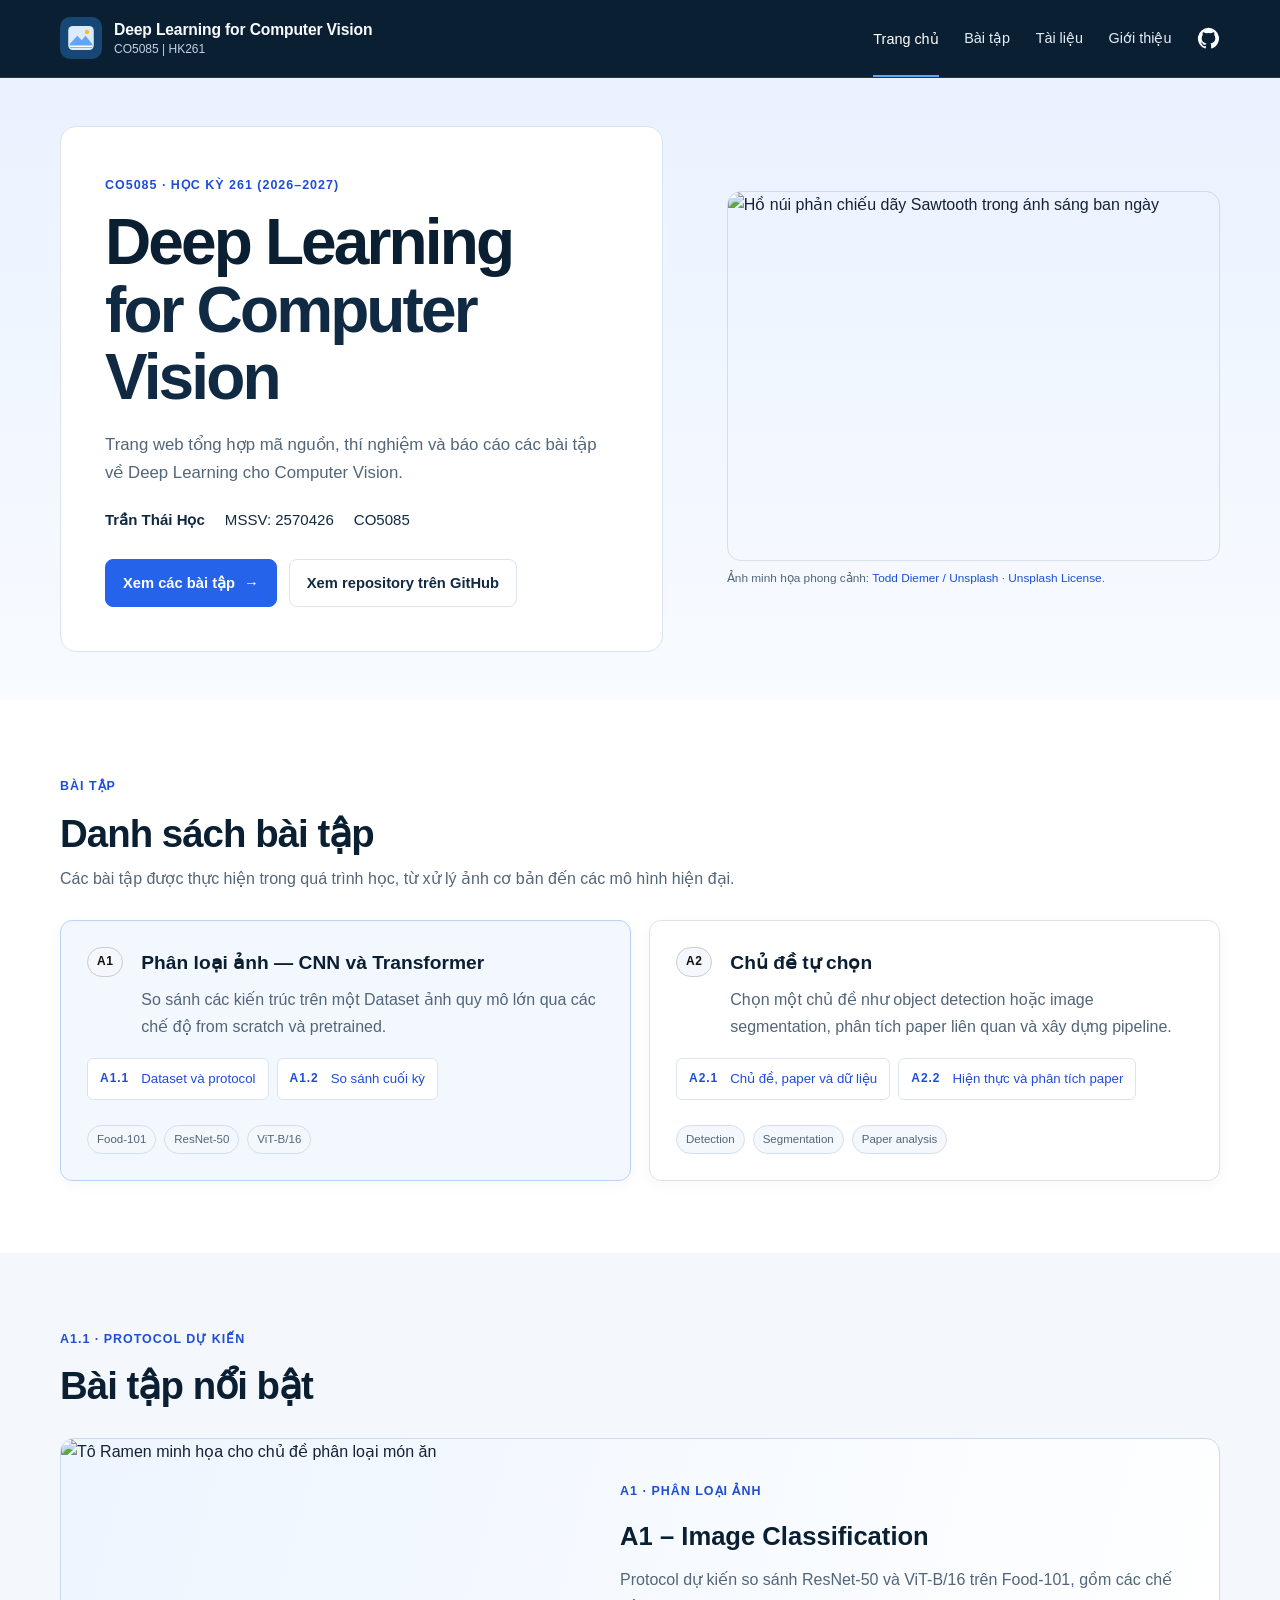
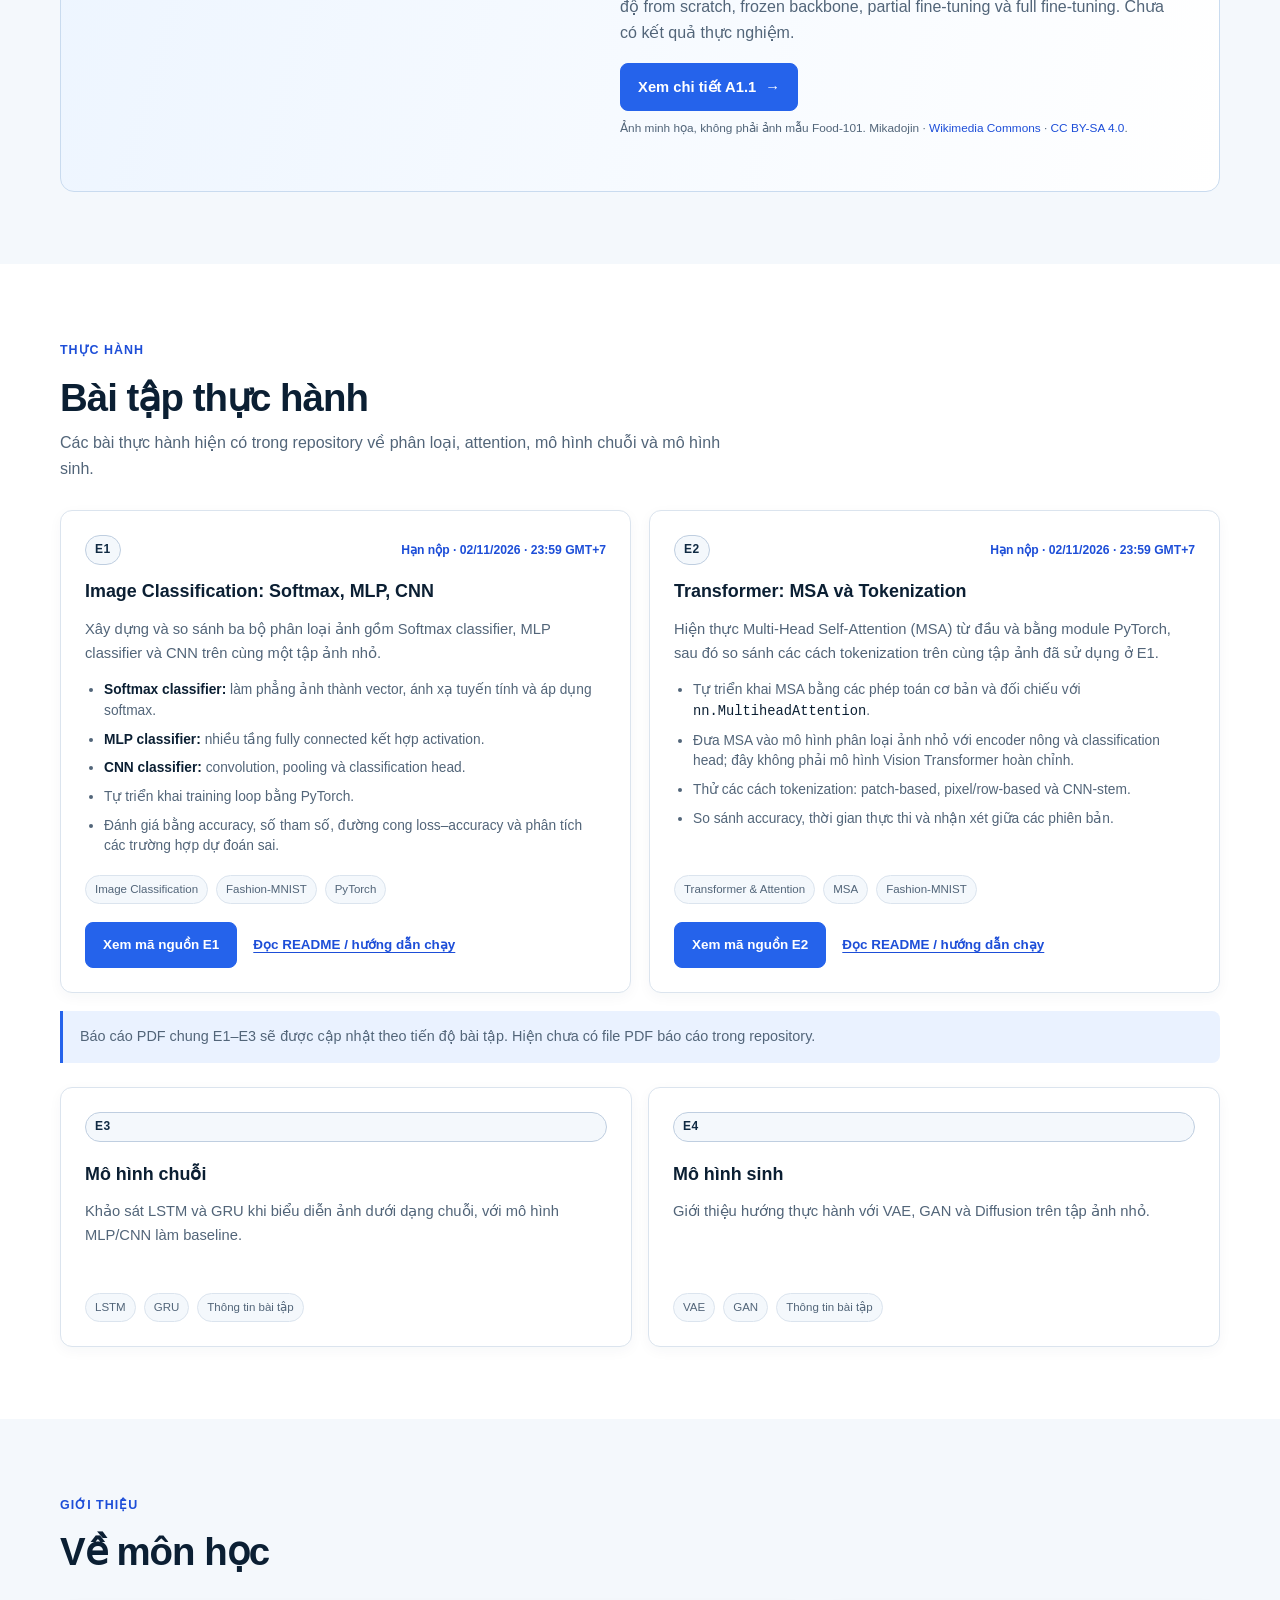
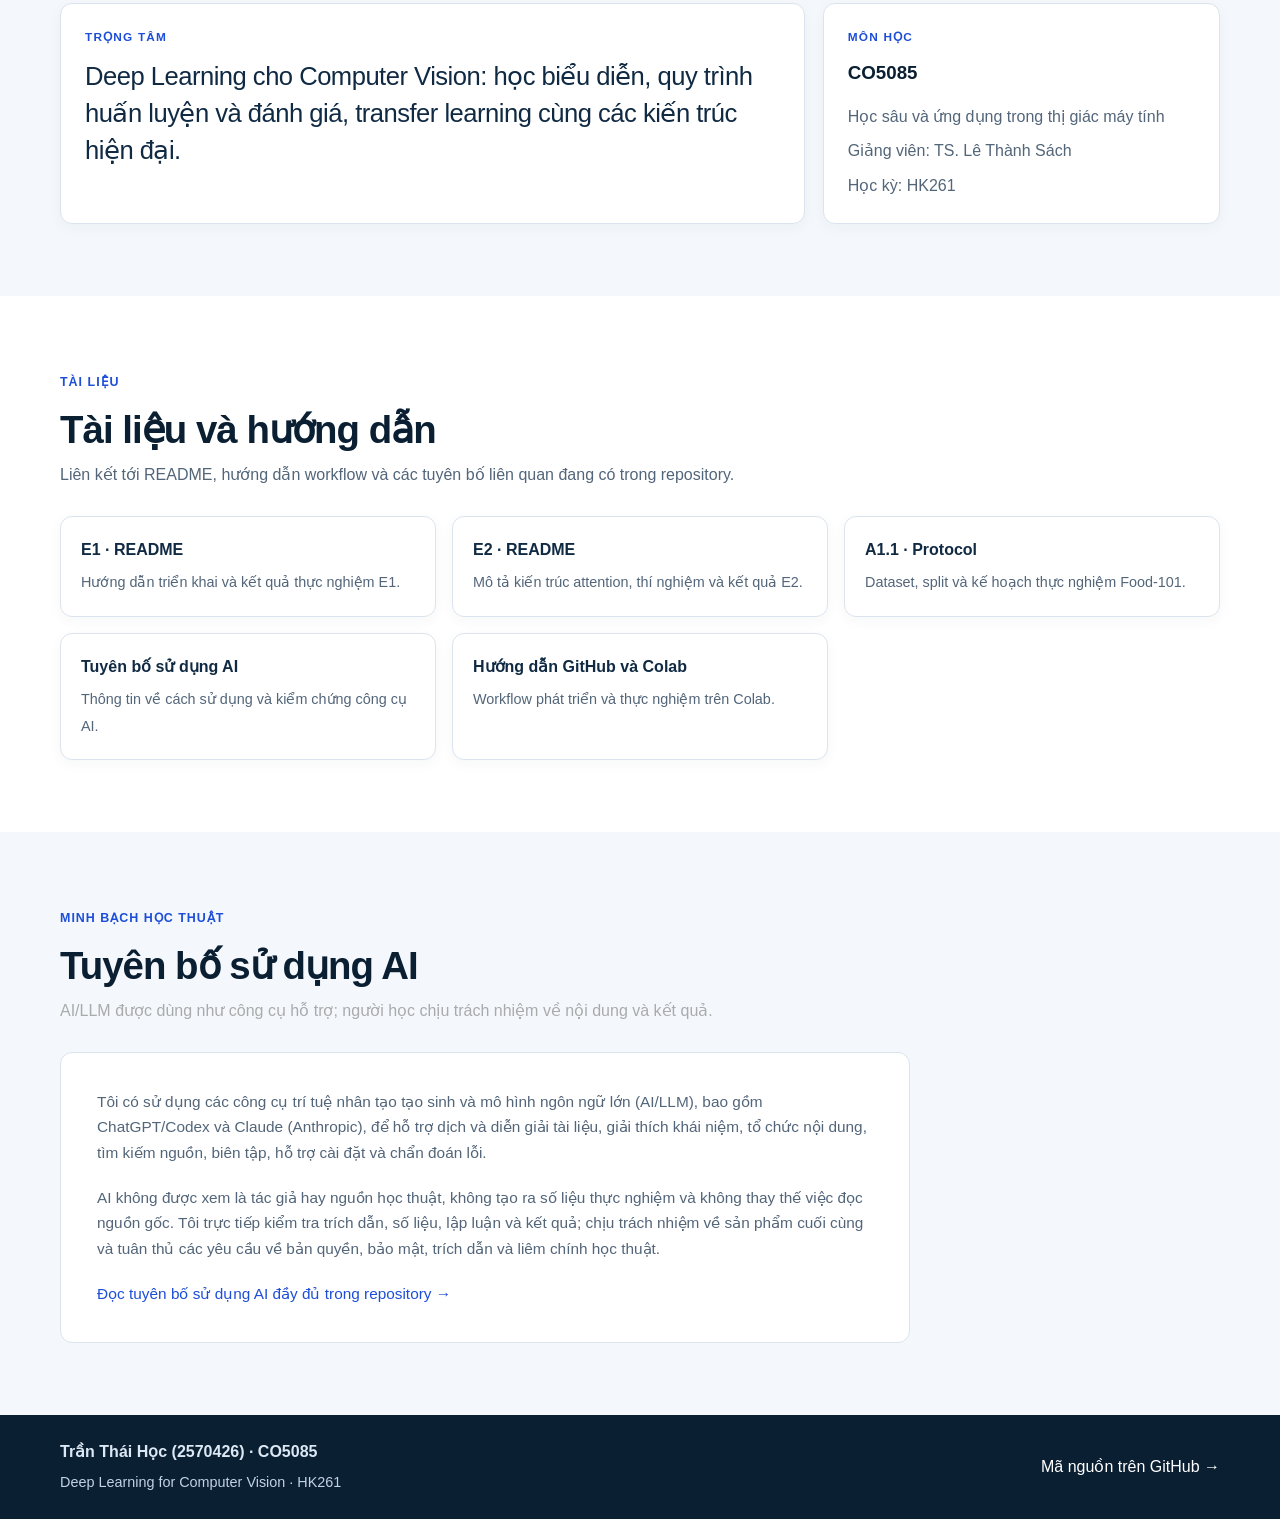
==== commit c67eb88a: "Update index.html for Vietnamese localization and enhance exercise section layout with new CSS style" ====
--- a/index.html
+++ b/index.html
@@ -56,10 +56,10 @@
         <section class="hero" id="home">
             <div class="container hero-content">
                 <div class="hero-copy">
-                    <span class="hero-label">CO5085 – HK261</span>
+                    <span class="hero-label">CO5085 · Học kỳ 261 (2026–2027)</span>
                     <h1>Deep Learning <span>for Computer Vision</span></h1>
                     <p class="hero-description">
-                        Trang web tổng hợp báo cáo, mã nguồn và kết quả thực hiện các bài tập
+                        Trang web tổng hợp mã nguồn, thí nghiệm và báo cáo các bài tập
                         về Deep Learning cho Computer Vision.
                     </p>
                     <div class="hero-person" aria-label="Thông tin sinh viên và môn học">
@@ -68,8 +68,8 @@
                         <span>CO5085</span>
                     </div>
                     <div class="hero-buttons">
-                        <a class="button primary" href="#assignments">Xem danh sách bài tập <span aria-hidden="true">→</span></a>
-                        <a class="button" href="https://github.com/hoctran19-cyber/deep-learning-computer-vision-co5085" target="_blank" rel="noopener noreferrer">Xem trên GitHub</a>
+                        <a class="button primary" href="#exercises">Xem các bài tập <span aria-hidden="true">→</span></a>
+                        <a class="button" href="https://github.com/hoctran19-cyber/deep-learning-computer-vision-co5085" target="_blank" rel="noopener noreferrer">Xem repository trên GitHub</a>
                     </div>
                 </div>
 
@@ -89,7 +89,7 @@
             <div class="container">
                 <div class="section-header">
                     <div>
-                        <span class="hero-label">Coursework</span>
+                        <span class="hero-label">Bài tập</span>
                         <h2>Danh sách bài tập</h2>
                         <p>Các bài tập được thực hiện trong quá trình học, từ xử lý ảnh cơ bản đến các mô hình hiện đại.</p>
                     </div>
@@ -165,24 +165,60 @@
             <div class="container">
                 <div class="section-header">
                     <div>
-                        <span class="hero-label">Hands-on</span>
-                        <h2>Exercises</h2>
+                        <span class="hero-label">Thực hành</span>
+                        <h2>Bài tập thực hành</h2>
                         <p>Các bài thực hành hiện có trong repository về phân loại, attention, mô hình chuỗi và mô hình sinh.</p>
                     </div>
                 </div>
-                <div class="work-grid">
-                    <a href="E1/" class="work-card">
-                        <span class="work-code">E1</span>
-                        <h3>Phân loại ảnh: Softmax, MLP và CNN</h3>
-                        <p>Thực nghiệm trên Fashion-MNIST, tự xây dựng vòng lặp huấn luyện và phân tích các mô hình phân loại.</p>
-                        <div class="tags"><span>Fashion-MNIST</span><span>CNN</span><span>Kết quả đã có</span></div>
-                    </a>
-                    <a href="E2/" class="work-card">
-                        <span class="work-code">E2</span>
-                        <h3>Transformer: MSA và tokenization</h3>
-                        <p>So sánh Multi-Head Self-Attention tự cài đặt với PyTorch và khảo sát các cách tokenization.</p>
-                        <div class="tags"><span>MSA</span><span>Tokenization</span><span>Kết quả đã có</span></div>
-                    </a>
+                <div class="exercise-feature-grid">
+                    <article class="work-card exercise-card">
+                        <div class="exercise-card-heading">
+                            <span class="work-code">E1</span>
+                            <span class="due-date">Hạn nộp · 02/11/2026 · 23:59 GMT+7</span>
+                        </div>
+                        <h3>Image Classification: Softmax, MLP, CNN</h3>
+                        <p>Xây dựng và so sánh ba bộ phân loại ảnh gồm Softmax classifier, MLP classifier và CNN trên cùng một tập ảnh nhỏ.</p>
+                        <ul class="exercise-details">
+                            <li><strong>Softmax classifier:</strong> làm phẳng ảnh thành vector, ánh xạ tuyến tính và áp dụng softmax.</li>
+                            <li><strong>MLP classifier:</strong> nhiều tầng fully connected kết hợp activation.</li>
+                            <li><strong>CNN classifier:</strong> convolution, pooling và classification head.</li>
+                            <li>Tự triển khai training loop bằng PyTorch.</li>
+                            <li>Đánh giá bằng accuracy, số tham số, đường cong loss–accuracy và phân tích các trường hợp dự đoán sai.</li>
+                        </ul>
+                        <div class="tags"><span>Image Classification</span><span>Fashion-MNIST</span><span>PyTorch</span></div>
+                        <div class="exercise-card-links">
+                            <a class="button primary" href="https://github.com/hoctran19-cyber/deep-learning-computer-vision-co5085/tree/main/E1" target="_blank" rel="noopener noreferrer">Xem mã nguồn E1</a>
+                            <a href="https://github.com/hoctran19-cyber/deep-learning-computer-vision-co5085/blob/main/E1/README.md" target="_blank" rel="noopener noreferrer">Đọc README / hướng dẫn chạy</a>
+                        </div>
+                    </article>
+
+                    <article class="work-card exercise-card">
+                        <div class="exercise-card-heading">
+                            <span class="work-code">E2</span>
+                            <span class="due-date">Hạn nộp · 02/11/2026 · 23:59 GMT+7</span>
+                        </div>
+                        <h3>Transformer: MSA và Tokenization</h3>
+                        <p>Hiện thực Multi-Head Self-Attention (MSA) từ đầu và bằng module PyTorch, sau đó so sánh các cách tokenization trên cùng tập ảnh đã sử dụng ở E1.</p>
+                        <ul class="exercise-details">
+                            <li>Tự triển khai MSA bằng các phép toán cơ bản và đối chiếu với <code>nn.MultiheadAttention</code>.</li>
+                            <li>Đưa MSA vào mô hình phân loại ảnh nhỏ với encoder nông và classification head; đây không phải mô hình Vision Transformer hoàn chỉnh.</li>
+                            <li>Thử các cách tokenization: patch-based, pixel/row-based và CNN-stem.</li>
+                            <li>So sánh accuracy, thời gian thực thi và nhận xét giữa các phiên bản.</li>
+                        </ul>
+                        <div class="tags"><span>Transformer &amp; Attention</span><span>MSA</span><span>Fashion-MNIST</span></div>
+                        <div class="exercise-card-links">
+                            <a class="button primary" href="https://github.com/hoctran19-cyber/deep-learning-computer-vision-co5085/tree/main/E2" target="_blank" rel="noopener noreferrer">Xem mã nguồn E2</a>
+                            <a href="https://github.com/hoctran19-cyber/deep-learning-computer-vision-co5085/blob/main/E2/README.md" target="_blank" rel="noopener noreferrer">Đọc README / hướng dẫn chạy</a>
+                        </div>
+                    </article>
+                </div>
+
+                <p class="report-note">
+                    Báo cáo PDF chung E1–E3 sẽ được cập nhật theo tiến độ bài tập.
+                    Hiện chưa có file PDF báo cáo trong repository.
+                </p>
+
+                <div class="work-grid additional-exercises" aria-label="Các bài thực hành khác">
                     <a href="E3/" class="work-card">
                         <span class="work-code">E3</span>
                         <h3>Mô hình chuỗi</h3>
@@ -237,8 +273,8 @@
                     </div>
                 </div>
                 <div class="resource-grid">
-                    <a class="resource-card" href="E1/README.md"><strong>E1 · README</strong><span>Hướng dẫn triển khai và kết quả thực nghiệm E1.</span></a>
-                    <a class="resource-card" href="E2/README.md"><strong>E2 · README</strong><span>Mô tả kiến trúc attention, thí nghiệm và kết quả E2.</span></a>
+                    <a class="resource-card" href="https://github.com/hoctran19-cyber/deep-learning-computer-vision-co5085/blob/main/E1/README.md" target="_blank" rel="noopener noreferrer"><strong>E1 · README</strong><span>Hướng dẫn triển khai và kết quả thực nghiệm E1.</span></a>
+                    <a class="resource-card" href="https://github.com/hoctran19-cyber/deep-learning-computer-vision-co5085/blob/main/E2/README.md" target="_blank" rel="noopener noreferrer"><strong>E2 · README</strong><span>Mô tả kiến trúc attention, thí nghiệm và kết quả E2.</span></a>
                     <a class="resource-card" href="A1-1/README.md"><strong>A1.1 · Protocol</strong><span>Dataset, split và kế hoạch thực nghiệm Food-101.</span></a>
                     <a class="resource-card" href="AI_USAGE.md"><strong>Tuyên bố sử dụng AI</strong><span>Thông tin về cách sử dụng và kiểm chứng công cụ AI.</span></a>
                     <a class="resource-card" href="git_colab_guide.md"><strong>Hướng dẫn GitHub và Colab</strong><span>Workflow phát triển và thực nghiệm trên Colab.</span></a>
--- a/css/style.css
+++ b/css/style.css
@@ -1705,4 +1705,89 @@
     .detail-toc {
         grid-template-columns: 1fr;
     }
+}
+
+.exercise-feature-grid {
+    display: grid;
+    grid-template-columns: repeat(2, minmax(0, 1fr));
+    align-items: stretch;
+    gap: 18px;
+}
+
+.exercise-card {
+    min-width: 0;
+}
+
+.exercise-card-heading {
+    display: flex;
+    flex-wrap: wrap;
+    align-items: center;
+    justify-content: space-between;
+    gap: 8px;
+    margin-bottom: 12px;
+}
+
+.exercise-card .work-code {
+    margin: 0;
+}
+
+.due-date {
+    color: var(--blue-dark);
+    font-size: 0.76rem;
+    font-weight: 650;
+}
+
+.exercise-details {
+    display: grid;
+    gap: 8px;
+    margin-top: 15px;
+    padding-left: 19px;
+    color: var(--muted);
+    font-size: 0.86rem;
+    line-height: 1.5;
+}
+
+.exercise-details strong,
+.exercise-details code {
+    color: var(--navy-deep);
+}
+
+.exercise-card-links {
+    display: flex;
+    flex-wrap: wrap;
+    align-items: center;
+    gap: 12px 16px;
+    margin-top: 18px;
+}
+
+.exercise-card-links > a:not(.button) {
+    color: var(--blue-dark);
+    font-size: 0.84rem;
+    font-weight: 600;
+    text-decoration: underline;
+    text-underline-offset: 3px;
+}
+
+.exercise-card-links .button {
+    font-size: 0.84rem;
+}
+
+.report-note {
+    margin-top: 18px;
+    padding: 14px 17px;
+    border-left: 3px solid var(--blue);
+    border-radius: 0 8px 8px 0;
+    color: var(--muted);
+    background: var(--surface-blue);
+    font-size: 0.9rem;
+}
+
+.additional-exercises {
+    margin-top: 24px;
+}
+
+@media (max-width: 720px) {
+    .exercise-feature-grid {
+        grid-template-columns: 1fr;
+    }
 }
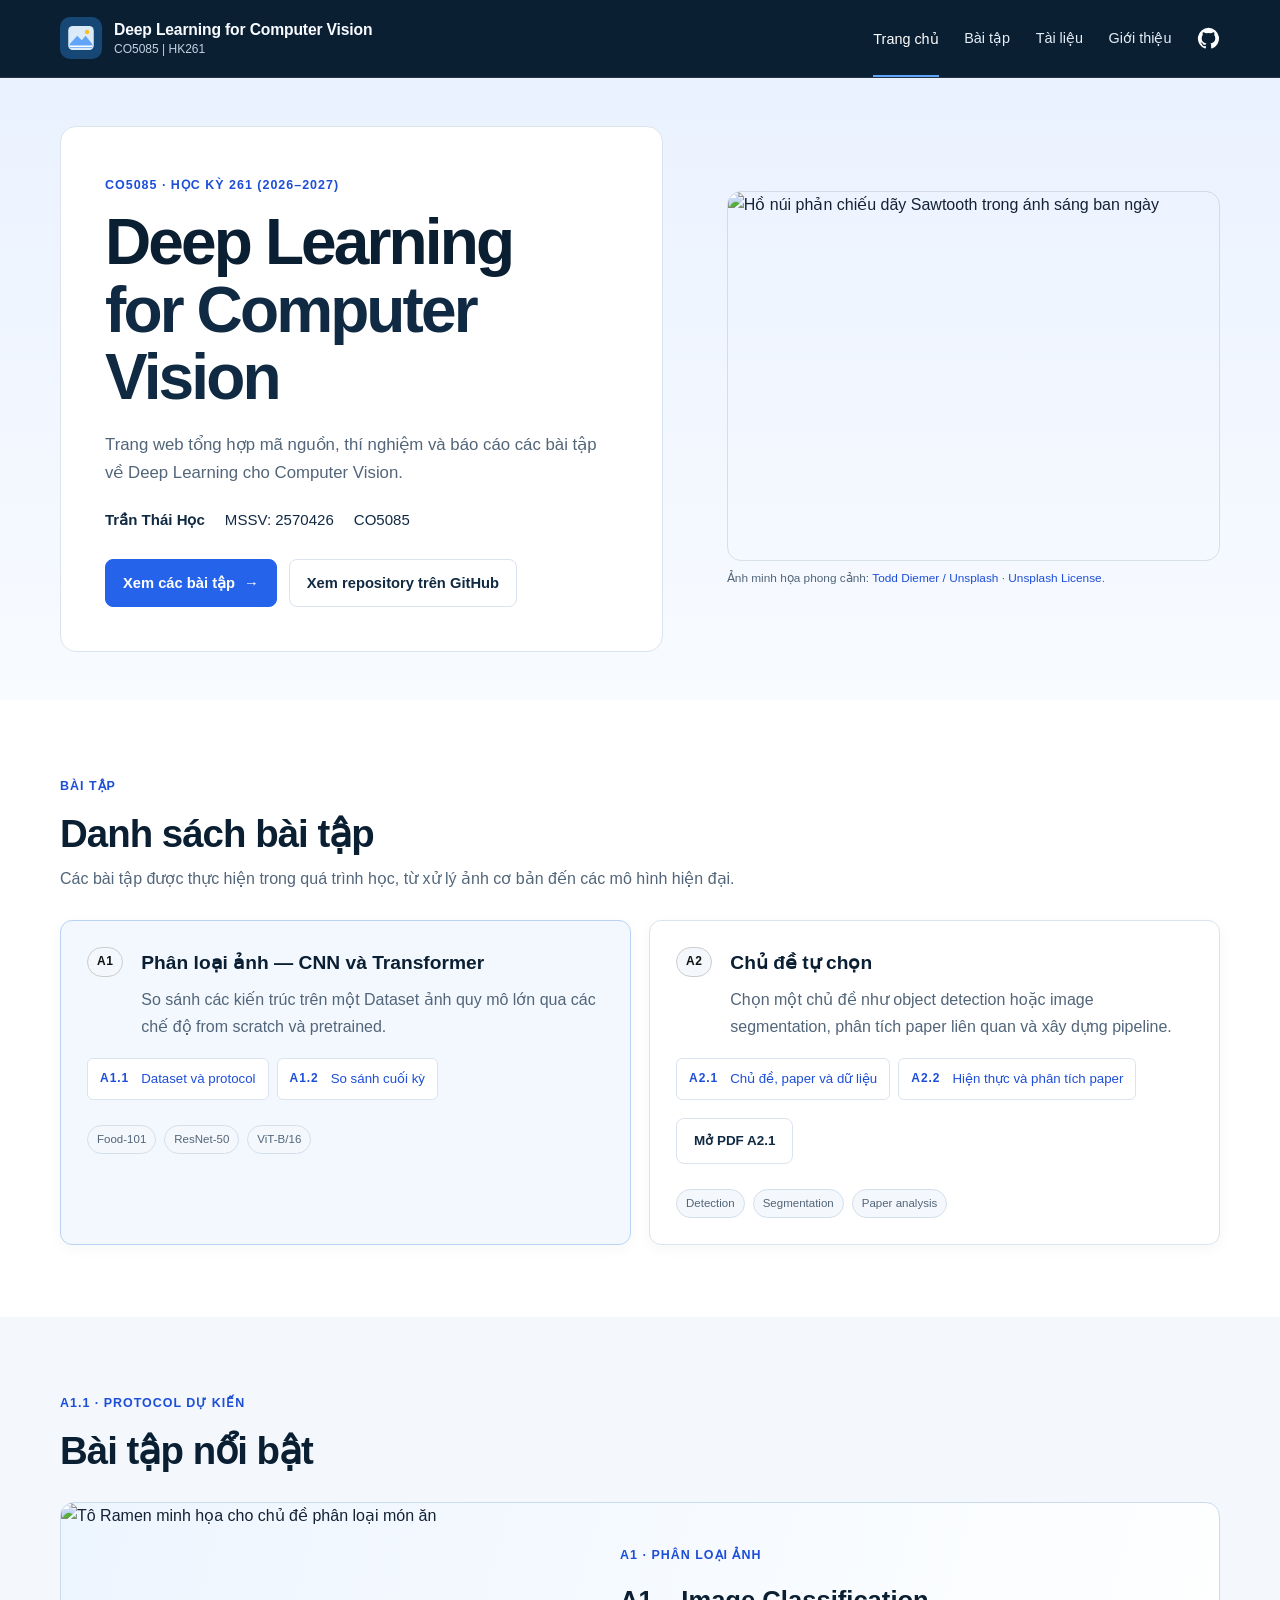
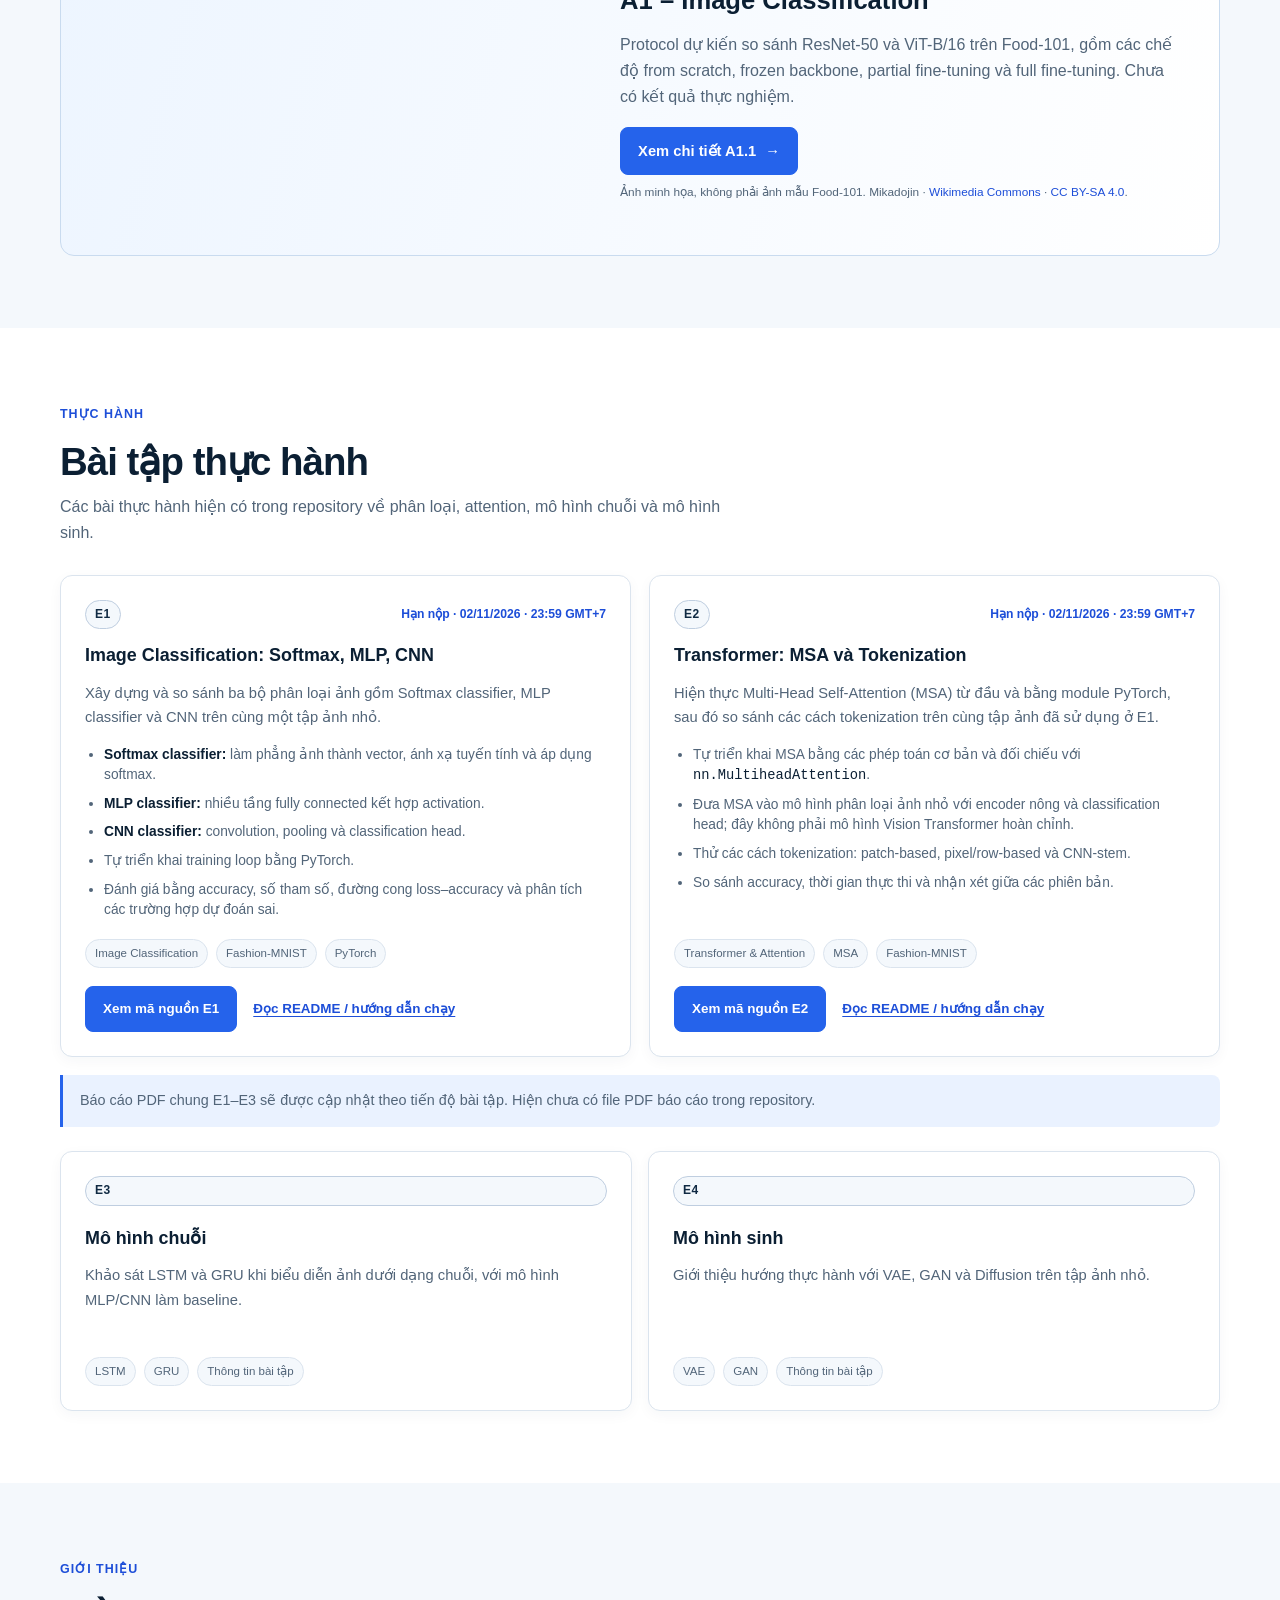
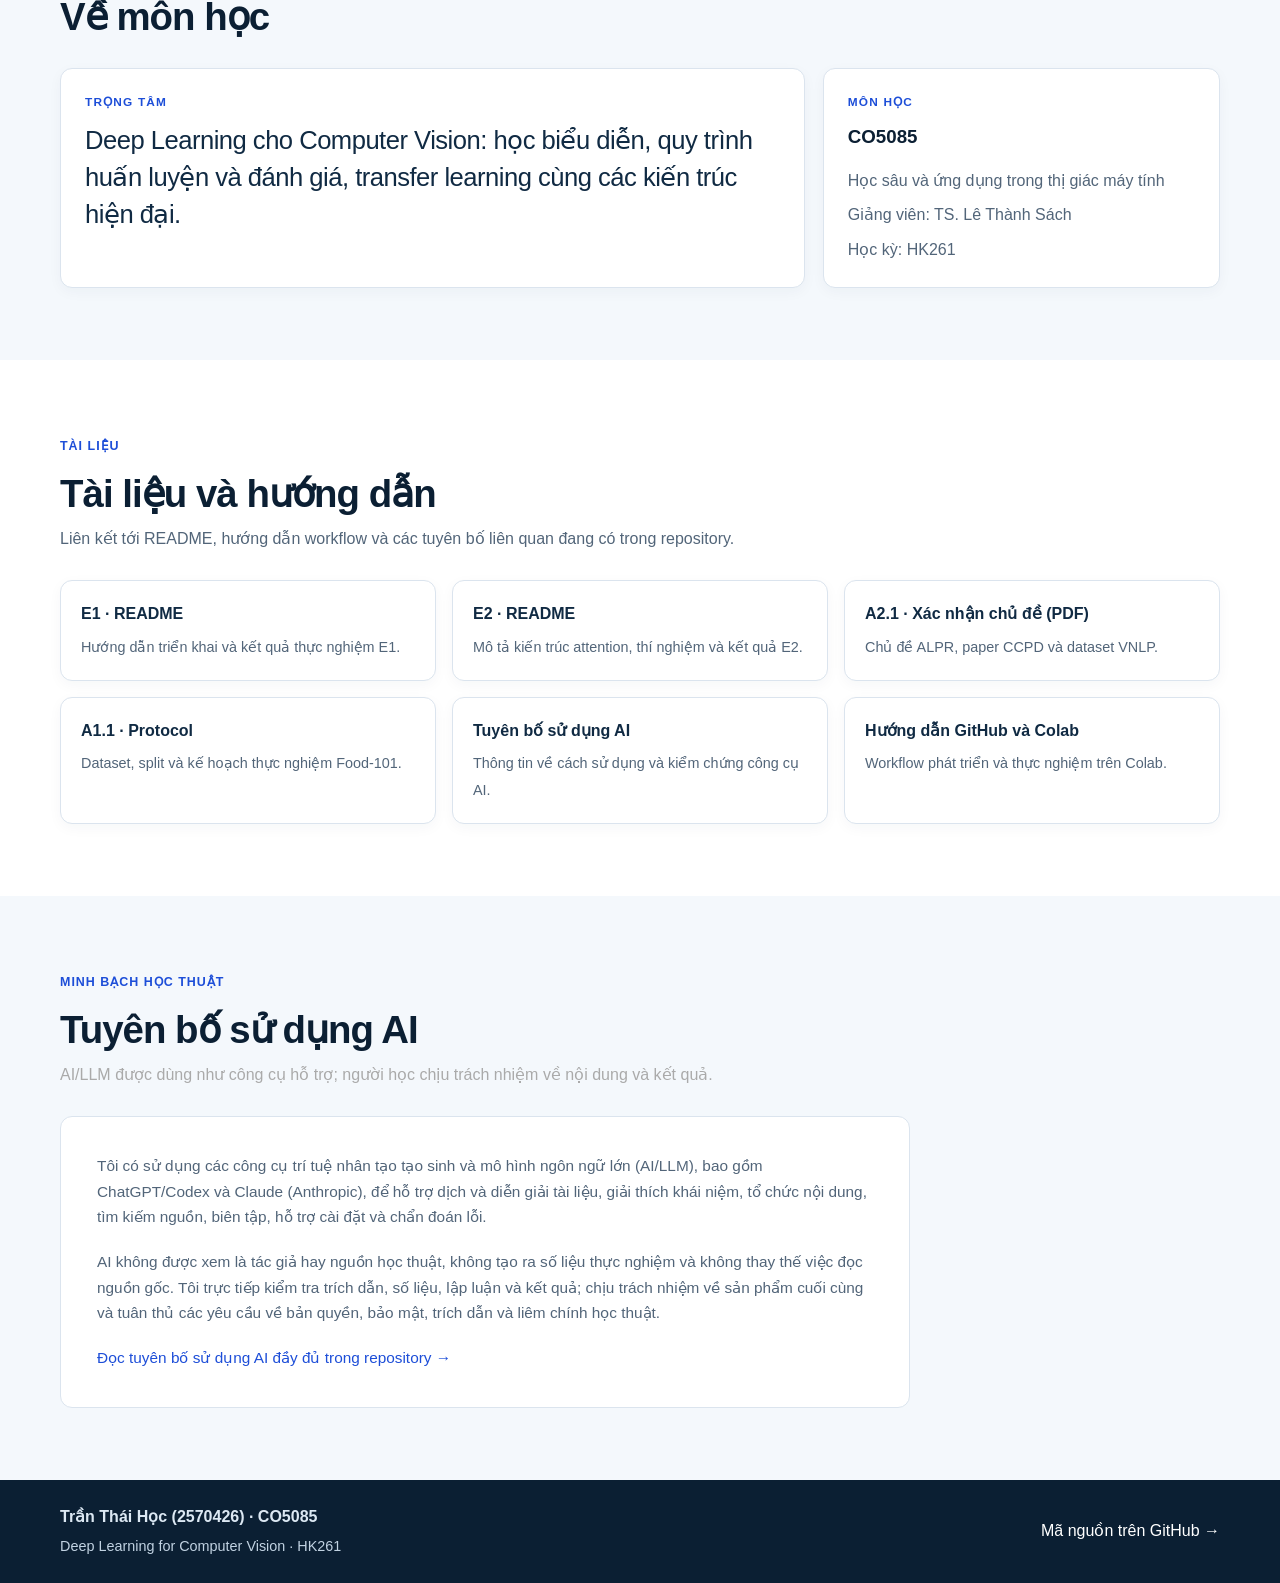
==== commit 3512647c: "Add topic paper dataset for ALPR project and update index links - Created a new markdown file for th" ====
--- a/index.html
+++ b/index.html
@@ -123,6 +123,7 @@
                             <li><a href="A2-1/"><span>A2.1</span>Chủ đề, paper và dữ liệu</a></li>
                             <li><a href="A2-2/"><span>A2.2</span>Hiện thực và phân tích paper</a></li>
                         </ol>
+                        <div class="exercise-card-links"><a class="button" href="A2-1/topic_paper_dataset.pdf" target="_blank" rel="noopener noreferrer">Mở PDF A2.1</a></div>
                         <div class="tags"><span>Detection</span><span>Segmentation</span><span>Paper analysis</span></div>
                     </article>
                 </div>
@@ -275,6 +276,7 @@
                 <div class="resource-grid">
                     <a class="resource-card" href="https://github.com/hoctran19-cyber/deep-learning-computer-vision-co5085/blob/main/E1/README.md" target="_blank" rel="noopener noreferrer"><strong>E1 · README</strong><span>Hướng dẫn triển khai và kết quả thực nghiệm E1.</span></a>
                     <a class="resource-card" href="https://github.com/hoctran19-cyber/deep-learning-computer-vision-co5085/blob/main/E2/README.md" target="_blank" rel="noopener noreferrer"><strong>E2 · README</strong><span>Mô tả kiến trúc attention, thí nghiệm và kết quả E2.</span></a>
+                    <a class="resource-card" href="A2-1/topic_paper_dataset.pdf" target="_blank" rel="noopener noreferrer"><strong>A2.1 · Xác nhận chủ đề (PDF)</strong><span>Chủ đề ALPR, paper CCPD và dataset VNLP.</span></a>
                     <a class="resource-card" href="A1-1/README.md"><strong>A1.1 · Protocol</strong><span>Dataset, split và kế hoạch thực nghiệm Food-101.</span></a>
                     <a class="resource-card" href="AI_USAGE.md"><strong>Tuyên bố sử dụng AI</strong><span>Thông tin về cách sử dụng và kiểm chứng công cụ AI.</span></a>
                     <a class="resource-card" href="git_colab_guide.md"><strong>Hướng dẫn GitHub và Colab</strong><span>Workflow phát triển và thực nghiệm trên Colab.</span></a>
